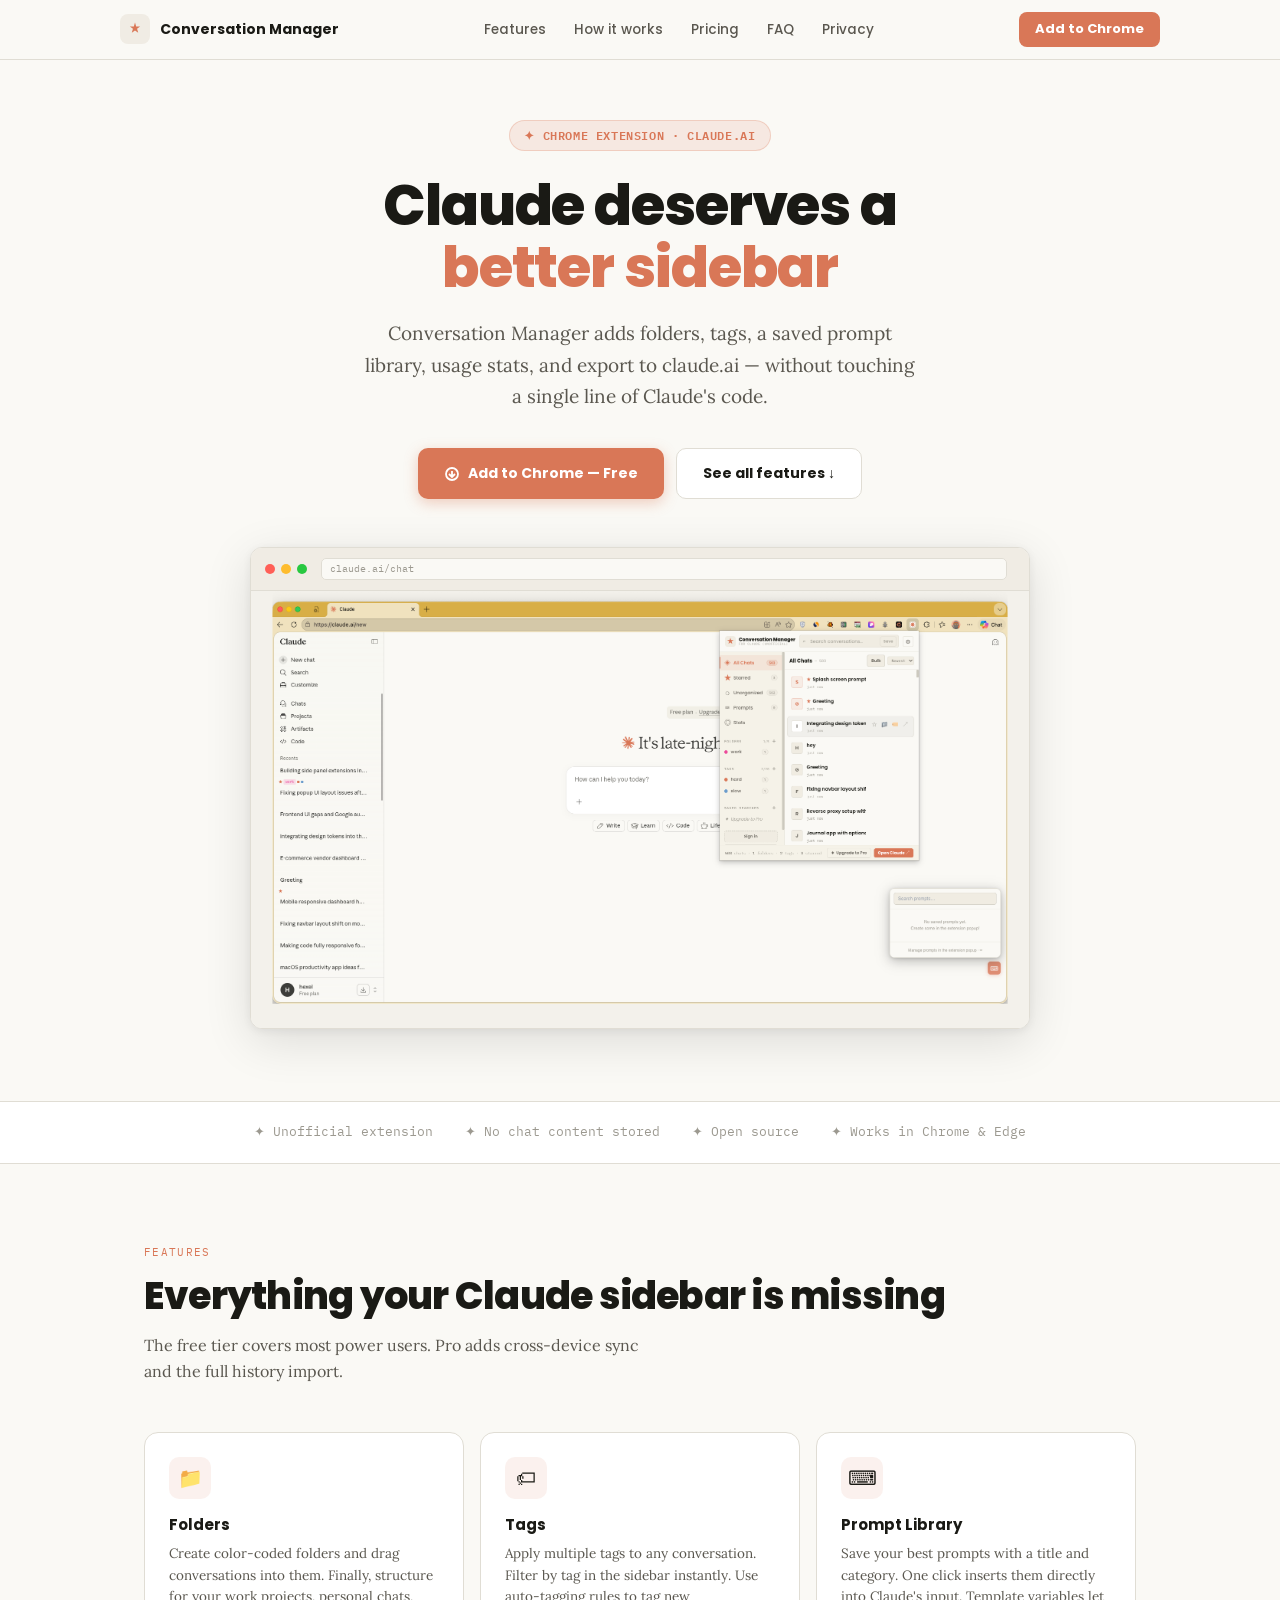
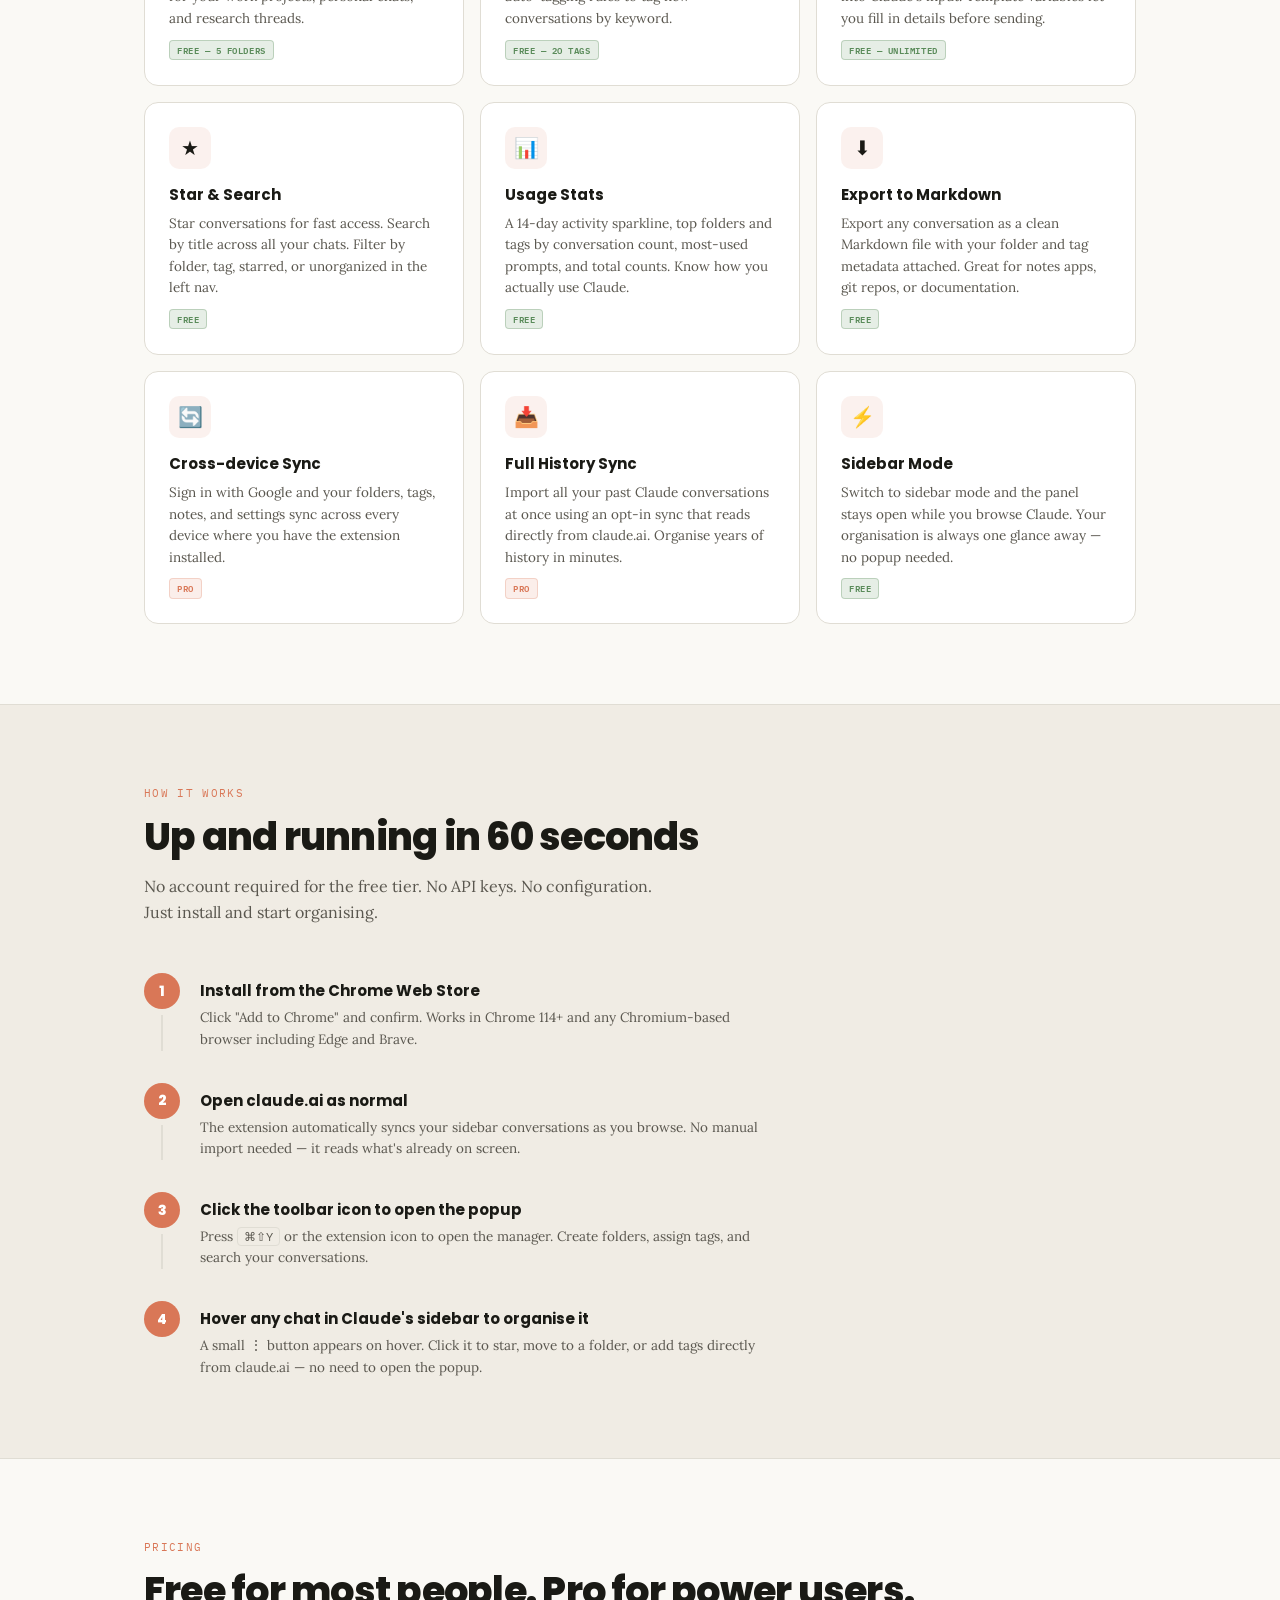
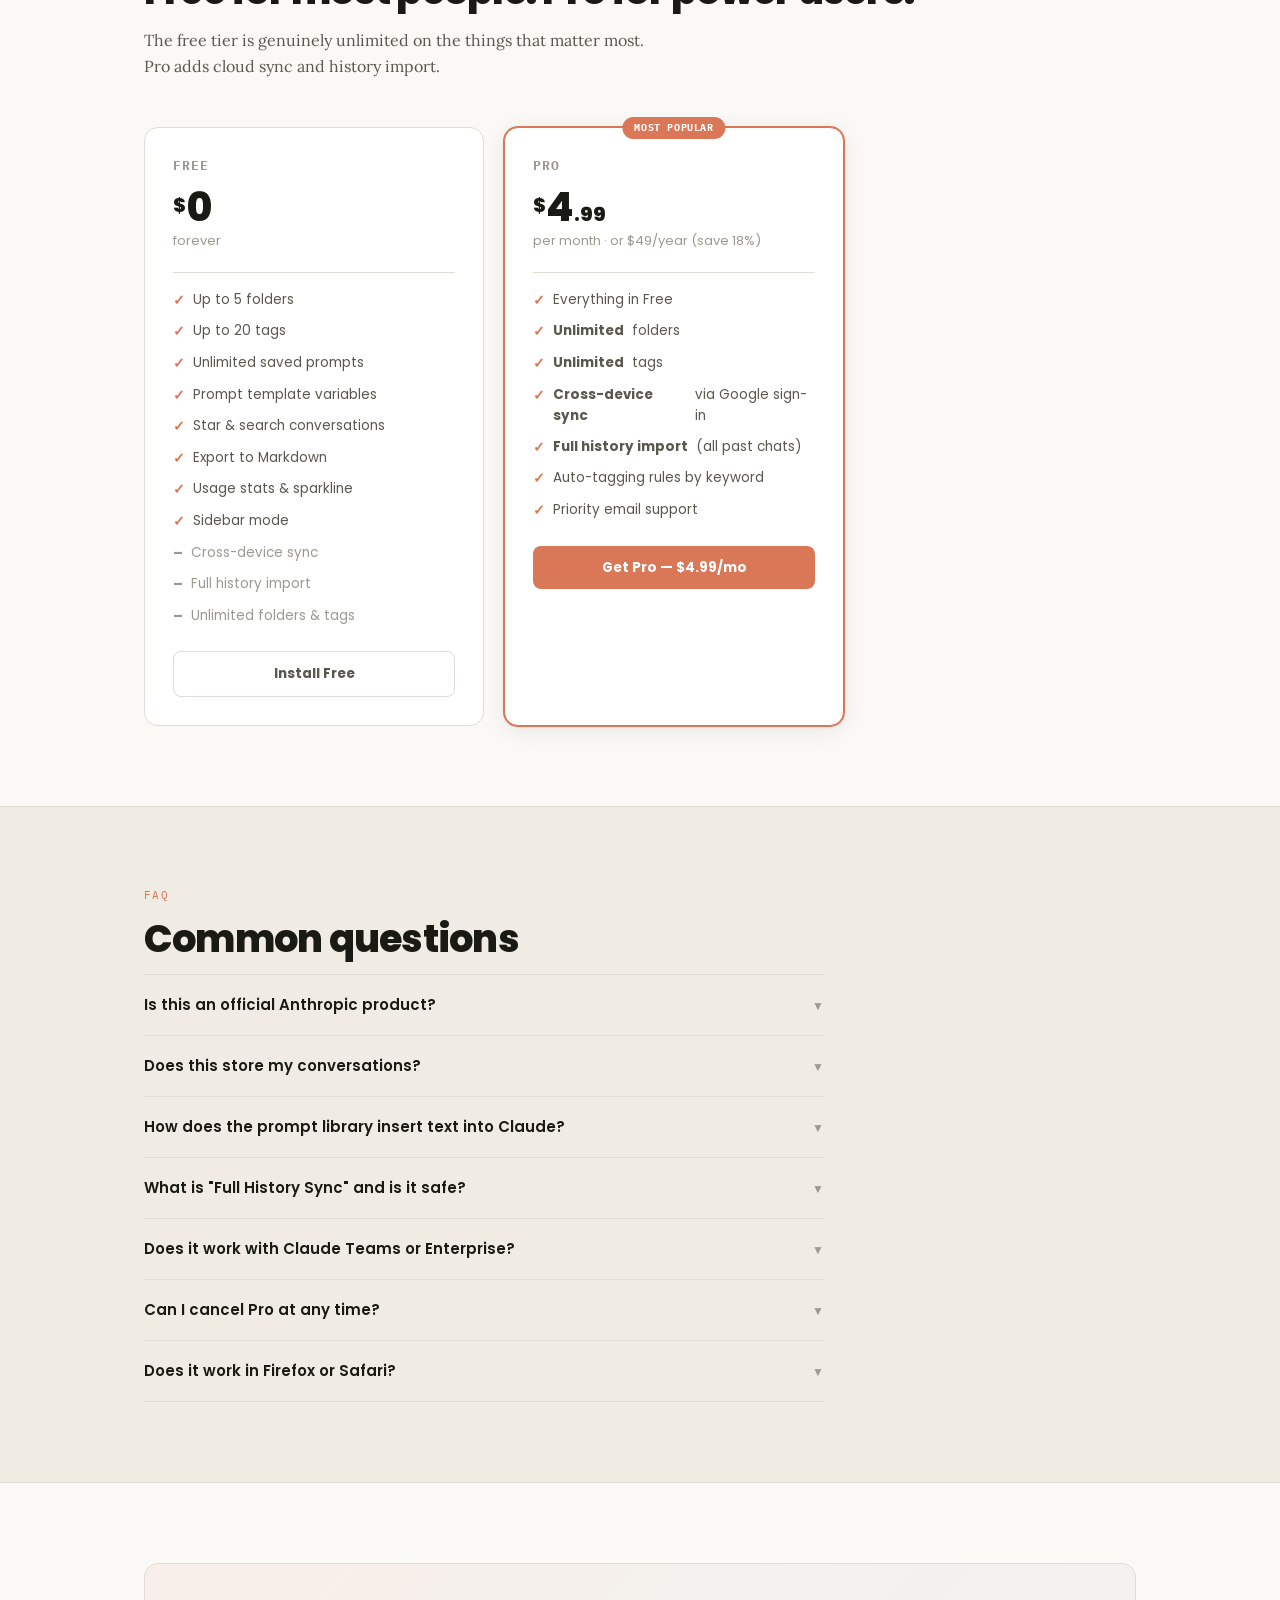
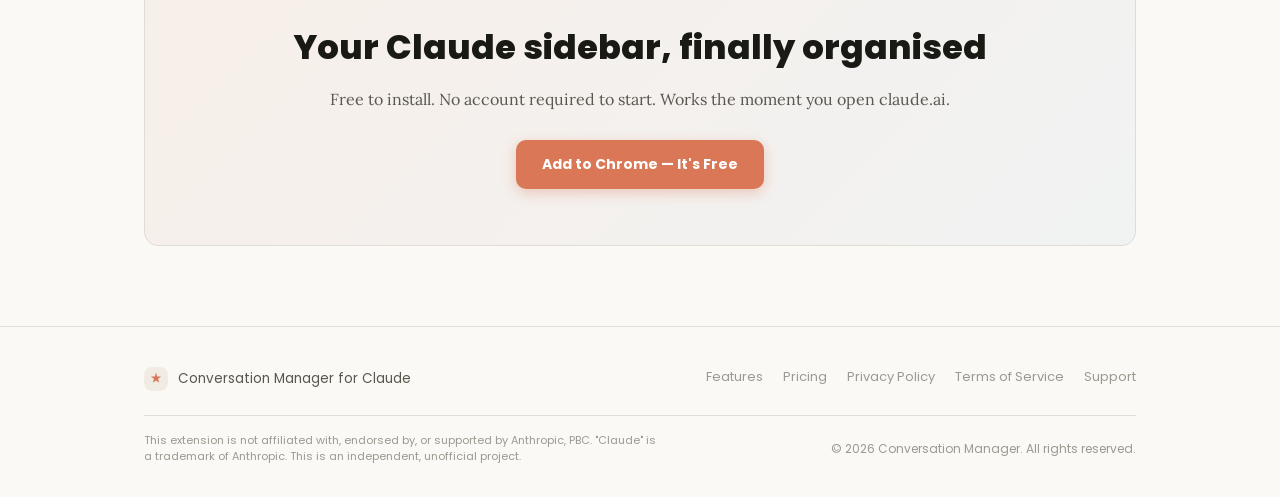
==== index.html @ 268daf03 "Add files via upload" ====
<!doctype html>
<html lang="en" data-theme="auto">
    <head>
        <meta charset="UTF-8" />
        <meta name="viewport" content="width=device-width, initial-scale=1.0" />
        <title>
            Conversation Manager for Claude — Folders, Tags & Prompt Library
        </title>
        <meta
            name="description"
            content="Organize your Claude conversations with folders, tags, starred chats, a saved prompt library, and usage stats. A free Chrome extension for claude.ai power users."
        />
        <meta property="og:title" content="Conversation Manager for Claude" />
        <meta
            property="og:description"
            content="Folders, tags, prompts, and stats for claude.ai. Free Chrome extension."
        />
        <meta property="og:type" content="website" />
        <meta property="og:url" content="https://uy-scuti100.github.io/ccm/" />
        <link rel="canonical" href="https://uy-scuti100.github.io/ccm/" />
        <link rel="preconnect" href="https://fonts.googleapis.com" />
        <!-- or better for modern browsers: -->
        <link rel="icon" href="/assets/icon.svg" type="image/svg+xml" />
        <link rel="icon" href="/icon16.png" sizes="16x16" type="image/png" />
        <link rel="preconnect" href="https://fonts.gstatic.com" crossorigin />
        <link
            href="https://fonts.googleapis.com/css2?family=IBM+Plex+Mono:wght@400;600&family=Lora:ital,wght@0,400;0,600;1,400&family=Poppins:wght@400;500;600;700;800&display=swap"
            rel="stylesheet"
        />
        <link rel="stylesheet" href="style.css" />
    </head>
    <body>
        <!-- ═══ NAV ═══ -->
        <nav class="site-nav">
            <div class="nav-inner">
                <a class="nav-brand" href="/">
                    <div class="nav-brand-icon">
                        <svg
                            viewBox="0 0 28 28"
                            fill="none"
                            xmlns="http://www.w3.org/2000/svg"
                        >
                            <rect
                                width="28"
                                height="28"
                                rx="7"
                                fill="var(--surface2)"
                            />
                            <path
                                d="M14 4L15.8 10.2L22 10L17.2 13.8L19 20L14 16.5L9 20L10.8 13.8L6 10L12.2 10.2Z"
                                fill="#d97757"
                            />
                        </svg>
                    </div>
                    <span class="nav-brand-name">Conversation Manager</span>
                </a>
                <div class="nav-links">
                    <a class="nav-link" href="#features">Features</a>
                    <a class="nav-link" href="#how-it-works">How it works</a>
                    <a class="nav-link" href="#pricing">Pricing</a>
                    <a class="nav-link" href="#faq">FAQ</a>
                    <a class="nav-link" href="privacy.html">Privacy</a>
                </div>
                <div style="display: flex; gap: 8px; align-items: center">
                    <!--<button
                        class="theme-toggle"
                        id="theme-toggle"
                        title="Toggle theme"
                    >
                        🌙
                    </button>-->
                    <a
                        class="nav-cta"
                        href="https://chrome.google.com/webstore"
                        target="_blank"
                        rel="noopener"
                        >Add to Chrome
                    </a>
                </div>
            </div>
        </nav>

        <!-- ═══ HERO ═══ -->
        <section class="hero">
            <div class="container">
                <div class="hero-badge">✦ Chrome Extension · claude.ai</div>
                <h1 class="hero-title">
                    Claude deserves a<br /><em>better sidebar</em>
                </h1>
                <p class="hero-sub">
                    Conversation Manager adds folders, tags, a saved prompt
                    library, usage stats, and export to claude.ai — without
                    touching a single line of Claude's code.
                </p>
                <div class="hero-actions">
                    <a
                        class="btn btn-primary"
                        href="https://chrome.google.com/webstore"
                        target="_blank"
                        rel="noopener"
                    >
                        <svg
                            width="16"
                            height="16"
                            viewBox="0 0 16 16"
                            fill="none"
                            stroke="currentColor"
                            stroke-width="1.8"
                        >
                            <circle cx="8" cy="8" r="6" />
                            <path d="M8 5v6M5 8l3 3 3-3" />
                        </svg>
                        Add to Chrome — Free
                    </a>
                    <a class="btn btn-secondary" href="#features"
                        >See all features ↓</a
                    >
                </div>

                <!-- Browser mockup -->
                <div class="browser-mockup">
                    <div class="browser-bar">
                        <span class="browser-dot"></span>
                        <span class="browser-dot"></span>
                        <span class="browser-dot"></span>
                        <span class="browser-url">claude.ai/chat</span>
                    </div>
                    <div class="browser-content" style="padding: 0">
                        <img
                            class="browser-screenshot"
                            src="/hero-image.png"
                            alt="Conversation Manager extension showing folders, tags and search"
                            style="
                                width: 100%;
                                height: 100%;
                                object-fit: cover;
                                display: block;
                            "
                        />
                    </div>
                </div>
            </div>
        </section>

        <!-- ═══ SOCIAL PROOF ═══ -->
        <div
            style="
                background: var(--surface);
                border-top: 1px solid var(--border);
                border-bottom: 1px solid var(--border);
                padding: 20px 0;
            "
        >
            <div class="container">
                <div
                    style="
                        display: flex;
                        align-items: center;
                        justify-content: center;
                        gap: 32px;
                        flex-wrap: wrap;
                        font-size: 13px;
                        color: var(--muted);
                        font-family: var(--font-mono);
                    "
                >
                    <span>✦ Unofficial extension</span>
                    <span>✦ No chat content stored</span>
                    <span>✦ Open source</span>
                    <span>✦ Works in Chrome &amp; Edge</span>
                </div>
            </div>
        </div>

        <!-- ═══ FEATURES ═══ -->
        <section id="features">
            <div class="container">
                <div class="section-label">Features</div>
                <h2 class="section-title">
                    Everything your Claude sidebar is missing
                </h2>
                <p class="section-sub">
                    The free tier covers most power users. Pro adds cross-device
                    sync and the full history import.
                </p>

                <div class="features-grid">
                    <div class="feature-card">
                        <div class="feature-icon">📁</div>
                        <div class="feature-title">Folders</div>
                        <div class="feature-desc">
                            Create color-coded folders and drag conversations
                            into them. Finally, structure for your work
                            projects, personal chats, and research threads.
                        </div>
                        <span class="feature-badge badge-free"
                            >Free — 5 folders</span
                        >
                    </div>

                    <div class="feature-card">
                        <div class="feature-icon">🏷</div>
                        <div class="feature-title">Tags</div>
                        <div class="feature-desc">
                            Apply multiple tags to any conversation. Filter by
                            tag in the sidebar instantly. Use auto-tagging rules
                            to tag new conversations by keyword.
                        </div>
                        <span class="feature-badge badge-free"
                            >Free — 20 tags</span
                        >
                    </div>

                    <div class="feature-card">
                        <div class="feature-icon">⌨</div>
                        <div class="feature-title">Prompt Library</div>
                        <div class="feature-desc">
                            Save your best prompts with a title and category.
                            One click inserts them directly into Claude's input.
                            Template variables let you fill in details before
                            sending.
                        </div>
                        <span class="feature-badge badge-free"
                            >Free — unlimited</span
                        >
                    </div>

                    <div class="feature-card">
                        <div class="feature-icon">★</div>
                        <div class="feature-title">Star &amp; Search</div>
                        <div class="feature-desc">
                            Star conversations for fast access. Search by title
                            across all your chats. Filter by folder, tag,
                            starred, or unorganized in the left nav.
                        </div>
                        <span class="feature-badge badge-free">Free</span>
                    </div>

                    <div class="feature-card">
                        <div class="feature-icon">📊</div>
                        <div class="feature-title">Usage Stats</div>
                        <div class="feature-desc">
                            A 14-day activity sparkline, top folders and tags by
                            conversation count, most-used prompts, and total
                            counts. Know how you actually use Claude.
                        </div>
                        <span class="feature-badge badge-free">Free</span>
                    </div>

                    <div class="feature-card">
                        <div class="feature-icon">⬇</div>
                        <div class="feature-title">Export to Markdown</div>
                        <div class="feature-desc">
                            Export any conversation as a clean Markdown file
                            with your folder and tag metadata attached. Great
                            for notes apps, git repos, or documentation.
                        </div>
                        <span class="feature-badge badge-free">Free</span>
                    </div>

                    <div class="feature-card">
                        <div class="feature-icon">🔄</div>
                        <div class="feature-title">Cross-device Sync</div>
                        <div class="feature-desc">
                            Sign in with Google and your folders, tags, notes,
                            and settings sync across every device where you have
                            the extension installed.
                        </div>
                        <span class="feature-badge badge-pro">Pro</span>
                    </div>

                    <div class="feature-card">
                        <div class="feature-icon">📥</div>
                        <div class="feature-title">Full History Sync</div>
                        <div class="feature-desc">
                            Import all your past Claude conversations at once
                            using an opt-in sync that reads directly from
                            claude.ai. Organise years of history in minutes.
                        </div>
                        <span class="feature-badge badge-pro">Pro</span>
                    </div>

                    <div class="feature-card">
                        <div class="feature-icon">⚡</div>
                        <div class="feature-title">Sidebar Mode</div>
                        <div class="feature-desc">
                            Switch to sidebar mode and the panel stays open
                            while you browse Claude. Your organisation is always
                            one glance away — no popup needed.
                        </div>
                        <span class="feature-badge badge-free">Free</span>
                    </div>
                </div>
            </div>
        </section>

        <!-- ═══ HOW IT WORKS ═══ -->
        <section
            id="how-it-works"
            style="
                background: var(--surface2);
                border-top: 1px solid var(--border);
                border-bottom: 1px solid var(--border);
            "
        >
            <div class="container">
                <div class="section-label">How it works</div>
                <h2 class="section-title">Up and running in 60 seconds</h2>
                <p class="section-sub">
                    No account required for the free tier. No API keys. No
                    configuration. Just install and start organising.
                </p>

                <div class="steps">
                    <div class="step">
                        <div class="step-num-wrap">
                            <div class="step-num">1</div>
                            <div class="step-line"></div>
                        </div>
                        <div class="step-body">
                            <div class="step-title">
                                Install from the Chrome Web Store
                            </div>
                            <div class="step-desc">
                                Click "Add to Chrome" and confirm. Works in
                                Chrome 114+ and any Chromium-based browser
                                including Edge and Brave.
                            </div>
                        </div>
                    </div>
                    <div class="step">
                        <div class="step-num-wrap">
                            <div class="step-num">2</div>
                            <div class="step-line"></div>
                        </div>
                        <div class="step-body">
                            <div class="step-title">
                                Open claude.ai as normal
                            </div>
                            <div class="step-desc">
                                The extension automatically syncs your sidebar
                                conversations as you browse. No manual import
                                needed — it reads what's already on screen.
                            </div>
                        </div>
                    </div>
                    <div class="step">
                        <div class="step-num-wrap">
                            <div class="step-num">3</div>
                            <div class="step-line"></div>
                        </div>
                        <div class="step-body">
                            <div class="step-title">
                                Click the toolbar icon to open the popup
                            </div>
                            <div class="step-desc">
                                Press <span class="inline-code">⌘⇧Y</span> or
                                the extension icon to open the manager. Create
                                folders, assign tags, and search your
                                conversations.
                            </div>
                        </div>
                    </div>
                    <div class="step">
                        <div class="step-num-wrap">
                            <div class="step-num">4</div>
                            <div class="step-line"></div>
                        </div>
                        <div class="step-body">
                            <div class="step-title">
                                Hover any chat in Claude's sidebar to organise
                                it
                            </div>
                            <div class="step-desc">
                                A small ⋮ button appears on hover. Click it to
                                star, move to a folder, or add tags directly
                                from claude.ai — no need to open the popup.
                            </div>
                        </div>
                    </div>
                </div>
            </div>
        </section>

        <!-- ═══ PRICING ═══ -->
        <section id="pricing">
            <div class="container">
                <div class="section-label">Pricing</div>
                <h2 class="section-title">
                    Free for most people. Pro for power users.
                </h2>
                <p class="section-sub">
                    The free tier is genuinely unlimited on the things that
                    matter most. Pro adds cloud sync and history import.
                </p>

                <div class="pricing-grid">
                    <div class="pricing-card">
                        <div class="pricing-plan">Free</div>
                        <div class="pricing-price"><sup>$</sup>0</div>
                        <div class="pricing-period">forever</div>
                        <hr class="pricing-divider" />
                        <ul class="pricing-features">
                            <li>Up to 5 folders</li>
                            <li>Up to 20 tags</li>
                            <li>Unlimited saved prompts</li>
                            <li>Prompt template variables</li>
                            <li>Star &amp; search conversations</li>
                            <li>Export to Markdown</li>
                            <li>Usage stats &amp; sparkline</li>
                            <li>Sidebar mode</li>
                            <li class="dim">Cross-device sync</li>
                            <li class="dim">Full history import</li>
                            <li class="dim">Unlimited folders &amp; tags</li>
                        </ul>
                        <a
                            class="pricing-btn ghost"
                            href="https://chrome.google.com/webstore"
                            target="_blank"
                            rel="noopener"
                            >Install Free</a
                        >
                    </div>

                    <div class="pricing-card featured">
                        <div class="pricing-featured-badge">Most popular</div>
                        <div class="pricing-plan">Pro</div>
                        <div class="pricing-price">
                            <sup>$</sup>4<span style="font-size: 20px"
                                >.99</span
                            >
                        </div>
                        <div class="pricing-period">
                            per month · or $49/year (save 18%)
                        </div>
                        <hr class="pricing-divider" />
                        <ul class="pricing-features">
                            <li>Everything in Free</li>
                            <li><strong>Unlimited</strong> folders</li>
                            <li><strong>Unlimited</strong> tags</li>
                            <li>
                                <strong>Cross-device sync</strong> via Google
                                sign-in
                            </li>
                            <li>
                                <strong>Full history import</strong> (all past
                                chats)
                            </li>
                            <li>Auto-tagging rules by keyword</li>
                            <li>Priority email support</li>
                        </ul>
                        <a
                            class="pricing-btn primary"
                            href="https://chrome.google.com/webstore"
                            target="_blank"
                            rel="noopener"
                            >Get Pro — $4.99/mo</a
                        >
                    </div>
                </div>
            </div>
        </section>

        <!-- ═══ FAQ ═══ -->
        <section
            id="faq"
            style="
                background: var(--surface2);
                border-top: 1px solid var(--border);
                border-bottom: 1px solid var(--border);
            "
        >
            <div class="container">
                <div class="section-label">FAQ</div>
                <h2 class="section-title">Common questions</h2>

                <div class="faq-list">
                    <div class="faq-item">
                        <div class="faq-q">
                            Is this an official Anthropic product?
                            <span class="faq-arrow">▼</span>
                        </div>
                        <div class="faq-a">
                            No. This is an unofficial, independent Chrome
                            extension. It is not affiliated with, endorsed by,
                            or supported by Anthropic. "Claude" is a trademark
                            of Anthropic, PBC.
                        </div>
                    </div>

                    <div class="faq-item">
                        <div class="faq-q">
                            Does this store my conversations?
                            <span class="faq-arrow">▼</span>
                        </div>
                        <div class="faq-a">
                            No. The extension only stores metadata — folder
                            assignments, tag names, your notes, and prompt
                            titles and text. The actual content of your Claude
                            conversations never leaves your browser and is never
                            sent to our servers. See the
                            <a href="privacy.html">Privacy Policy</a> for full
                            details.
                        </div>
                    </div>

                    <div class="faq-item">
                        <div class="faq-q">
                            How does the prompt library insert text into Claude?
                            <span class="faq-arrow">▼</span>
                        </div>
                        <div class="faq-a">
                            The extension uses a content script to simulate a
                            paste event into Claude's input field. It uses the
                            same DOM APIs that keyboard shortcuts use — no
                            automation or browser-level injection. Claude's
                            React app receives the text naturally and processes
                            it the same way as if you typed it.
                        </div>
                    </div>

                    <div class="faq-item">
                        <div class="faq-q">
                            What is "Full History Sync" and is it safe?
                            <span class="faq-arrow">▼</span>
                        </div>
                        <div class="faq-a">
                            Full History Sync is an opt-in feature that fetches
                            all your past conversations from claude.ai using the
                            same internal API your browser uses when you're
                            logged in. It requires you to have Claude open in a
                            tab so the request is authenticated with your
                            existing session. It only reads conversation titles
                            and IDs — not message content. Note: this feature
                            uses an undocumented API that could change if
                            Anthropic updates their infrastructure.
                        </div>
                    </div>

                    <div class="faq-item">
                        <div class="faq-q">
                            Does it work with Claude Teams or Enterprise?
                            <span class="faq-arrow">▼</span>
                        </div>
                        <div class="faq-a">
                            It should work with any claude.ai account type,
                            including Teams and Enterprise plans, since it
                            operates on the same claude.ai interface. However,
                            it has been primarily tested on personal accounts.
                            Enterprise accounts with custom domains or SSO may
                            have limited compatibility.
                        </div>
                    </div>

                    <div class="faq-item">
                        <div class="faq-q">
                            Can I cancel Pro at any time?
                            <span class="faq-arrow">▼</span>
                        </div>
                        <div class="faq-a">
                            Yes. You can cancel your Pro subscription at any
                            time from the extension's Settings → Plan & Pricing
                            → Manage subscription. You keep Pro access until the
                            end of your billing period. Your data (folders,
                            tags, prompts) is always yours regardless of plan.
                        </div>
                    </div>

                    <div class="faq-item">
                        <div class="faq-q">
                            Does it work in Firefox or Safari?
                            <span class="faq-arrow">▼</span>
                        </div>
                        <div class="faq-a">
                            Currently Chrome and Chromium-based browsers only
                            (Chrome 114+, Edge, Brave, Arc). Firefox uses a
                            different extensions API and Safari has additional
                            restrictions. Support for other browsers may be
                            added in future versions.
                        </div>
                    </div>
                </div>
            </div>
        </section>

        <!-- ═══ CTA ═══ -->
        <section>
            <div class="container">
                <div class="cta-section">
                    <h2 class="cta-title">
                        Your Claude sidebar, finally organised
                    </h2>
                    <p class="cta-sub">
                        Free to install. No account required to start. Works the
                        moment you open claude.ai.
                    </p>
                    <a
                        class="btn btn-primary"
                        href="https://chrome.google.com/webstore"
                        target="_blank"
                        rel="noopener"
                        style="display: inline-flex"
                    >
                        Add to Chrome — It's Free
                    </a>
                </div>
            </div>
        </section>

        <!-- ═══ FOOTER ═══ -->
        <footer class="site-footer">
            <div class="footer-inner">
                <div class="footer-top">
                    <a class="footer-brand" href="/">
                        <div
                            class="nav-brand-icon"
                            style="width: 24px; height: 24px"
                        >
                            <svg
                                viewBox="0 0 28 28"
                                fill="none"
                                xmlns="http://www.w3.org/2000/svg"
                            >
                                <rect
                                    width="28"
                                    height="28"
                                    rx="7"
                                    fill="var(--surface2)"
                                />
                                <path
                                    d="M14 4L15.8 10.2L22 10L17.2 13.8L19 20L14 16.5L9 20L10.8 13.8L6 10L12.2 10.2Z"
                                    fill="#d97757"
                                />
                            </svg>
                        </div>
                        Conversation Manager for Claude
                    </a>
                    <div class="footer-links">
                        <a class="footer-link" href="#features">Features</a>
                        <a class="footer-link" href="#pricing">Pricing</a>
                        <a class="footer-link" href="privacy.html"
                            >Privacy Policy</a
                        >
                        <a class="footer-link" href="terms.html"
                            >Terms of Service</a
                        >
                        <a
                            class="footer-link"
                            href="mailto:techosiris69@gmail.com"
                            >Support</a
                        >
                    </div>
                </div>
                <div class="footer-bottom">
                    <div class="footer-disclaimer">
                        This extension is not affiliated with, endorsed by, or
                        supported by Anthropic, PBC. "Claude" is a trademark of
                        Anthropic. This is an independent, unofficial project.
                    </div>
                    <span
                        >© 2026 Conversation Manager. All rights reserved.</span
                    >
                </div>
            </div>
        </footer>

        <script>
            // ─── THEME TOGGLE ───────────────────────────────
            const themes = ["auto", "light", "dark"];
            const icons = { auto: "🌙", light: "☀️", dark: "🌙" };
            let themeIdx = 0;

            const html = document.documentElement;
            const toggleBtn = document.getElementById("theme-toggle");

            function loadTheme() {
                const saved = localStorage.getItem("ccm-site-theme") || "auto";
                themeIdx = themes.indexOf(saved);
                if (themeIdx < 0) themeIdx = 0;
                applyTheme();
            }
            function applyTheme() {
                const t = themes[themeIdx];
                html.setAttribute("data-theme", t);
                if (toggleBtn) toggleBtn.textContent = icons[t];
                localStorage.setItem("ccm-site-theme", t);
            }
            toggleBtn?.addEventListener("click", () => {
                themeIdx = (themeIdx + 1) % themes.length;
                applyTheme();
            });
            loadTheme();

            // ─── FAQ ACCORDION ──────────────────────────────
            document.querySelectorAll(".faq-q").forEach((q) => {
                q.addEventListener("click", () => {
                    const item = q.parentElement;
                    const wasOpen = item.classList.contains("open");
                    document
                        .querySelectorAll(".faq-item.open")
                        .forEach((el) => el.classList.remove("open"));
                    if (!wasOpen) item.classList.add("open");
                });
            });
        </script>
    </body>
</html>
---- style.css ----
/* ═══════════════════════════════════════════════════
   Conversation Manager for Claude — Site Styles
   Design system: Anthropic-inspired warm neutrals
   Supports light / dark / auto (prefers-color-scheme)
═══════════════════════════════════════════════════ */

/* ─── TOKENS ─── */
:root {
    --accent: #d97757;
    --accent-h: #c4673f;
    --blue: #5a8bb8;
    --green: #5a8b5a;

    --bg: #faf9f5;
    --bg2: #f3f1eb;
    --surface: #ffffff;
    --surface2: #f0ece4;
    --border: #e0ddd4;
    --border2: #ccc9c0;

    --text: #1a1a15;
    --text2: #5a574f;
    --muted: #9c9990;

    --radius: 14px;
    --radius-sm: 8px;
    --shadow: 0 4px 24px rgba(0, 0, 0, 0.08), 0 1px 4px rgba(0, 0, 0, 0.05);
    --shadow-lg: 0 12px 48px rgba(0, 0, 0, 0.12), 0 2px 8px rgba(0, 0, 0, 0.06);

    --font-ui:
        "Poppins", -apple-system, BlinkMacSystemFont, "Segoe UI", sans-serif;
    --font-body: "Lora", Georgia, "Times New Roman", serif;
    --font-mono: "IBM Plex Mono", "Fira Code", "Cascadia Code", monospace;

    --max-w: 1040px;
    --nav-h: 60px;

    color-scheme: light;
}

[data-theme="dark"] {
    --bg: #141413;
    --bg2: #1a1917;
    --surface: #201e1c;
    --surface2: #2a2826;
    --border: #2c2a27;
    --border2: #3a3733;

    --text: #f0ece4;
    --text2: #b0aea5;
    --muted: #6b6760;

    color-scheme: dark;
}

@media (prefers-color-scheme: dark) {
    [data-theme="auto"] {
        --bg: #141413;
        --bg2: #1a1917;
        --surface: #201e1c;
        --surface2: #2a2826;
        --border: #2c2a27;
        --border2: #3a3733;
        --text: #f0ece4;
        --text2: #b0aea5;
        --muted: #6b6760;
        color-scheme: dark;
    }
}

/* ─── RESET ─── */
*,
*::before,
*::after {
    box-sizing: border-box;
    margin: 0;
    padding: 0;
}
html {
    scroll-behavior: smooth;
}
body {
    font-family: var(--font-ui);
    font-size: 15px;
    line-height: 1.6;
    background: var(--bg);
    color: var(--text);
    transition:
        background 0.2s,
        color 0.2s;
    min-height: 100vh;
}
a {
    color: var(--accent);
    text-decoration: none;
}
a:hover {
    text-decoration: underline;
}
img {
    max-width: 100%;
    display: block;
}
ul,
ol {
    padding-left: 1.4em;
}

/* ─── NAV ─── */
.site-nav {
    position: sticky;
    top: 0;
    height: var(--nav-h);
    background: var(--bg);
    border-bottom: 1px solid var(--border);
    backdrop-filter: blur(12px);
    -webkit-backdrop-filter: blur(12px);
    z-index: 100;
    display: flex;
    align-items: center;
    padding: 0 24px;
}
.nav-inner {
    max-width: var(--max-w);
    width: 100%;
    margin: 0 auto;
    display: flex;
    align-items: center;
    justify-content: space-between;
    gap: 16px;
}
.nav-brand {
    display: flex;
    align-items: center;
    gap: 10px;
    text-decoration: none;
    color: var(--text);
}
.nav-brand-icon {
    width: 30px;
    height: 30px;
    background: var(--surface2);
    border-radius: 8px;
    display: flex;
    align-items: center;
    justify-content: center;
    flex-shrink: 0;
}
.nav-brand-icon svg {
    width: 18px;
    height: 18px;
}
.nav-brand-name {
    font-size: 14px;
    font-weight: 700;
    color: var(--text);
    white-space: nowrap;
}
.nav-links {
    display: flex;
    align-items: center;
    gap: 4px;
}
.nav-link {
    padding: 6px 12px;
    border-radius: 6px;
    font-size: 13.5px;
    font-weight: 500;
    color: var(--text2);
    transition:
        background 0.15s,
        color 0.15s;
    text-decoration: none;
}
.nav-link:hover {
    background: var(--surface2);
    color: var(--text);
    text-decoration: none;
}
.nav-cta {
    padding: 7px 16px;
    background: var(--accent);
    color: #fff !important;
    border-radius: 8px;
    font-size: 13px;
    font-weight: 700;
    transition:
        background 0.15s,
        transform 0.1s;
    white-space: nowrap;
}
.nav-cta:hover {
    background: var(--accent-h);
    transform: translateY(-1px);
    text-decoration: none;
}

/* Theme toggle */
.theme-toggle {
    width: 34px;
    height: 34px;
    border-radius: 8px;
    border: 1px solid var(--border);
    background: var(--surface);
    color: var(--text2);
    cursor: pointer;
    display: flex;
    align-items: center;
    justify-content: center;
    font-size: 15px;
    transition:
        background 0.15s,
        border-color 0.15s;
    flex-shrink: 0;
}
.theme-toggle:hover {
    background: var(--surface2);
    border-color: var(--border2);
}

/* ─── LAYOUT ─── */
.container {
    max-width: var(--max-w);
    margin: 0 auto;
    padding: 0 24px;
}
section {
    padding: 80px 0;
}
section:first-of-type {
    padding-top: 60px;
}

/* ─── HERO ─── */
.hero {
    padding: 80px 0 72px;
    text-align: center;
}
.hero-badge {
    display: inline-flex;
    align-items: center;
    gap: 6px;
    padding: 5px 14px;
    background: rgba(217, 119, 87, 0.12);
    border: 1px solid rgba(217, 119, 87, 0.25);
    border-radius: 100px;
    font-size: 12px;
    font-weight: 600;
    color: var(--accent);
    font-family: var(--font-mono);
    margin-bottom: 24px;
    letter-spacing: 0.05em;
    text-transform: uppercase;
}
.hero-title {
    font-size: clamp(32px, 5vw, 56px);
    font-weight: 800;
    line-height: 1.1;
    color: var(--text);
    margin-bottom: 20px;
    letter-spacing: -0.02em;
}
.hero-title em {
    font-style: normal;
    color: var(--accent);
}
.hero-sub {
    font-size: clamp(16px, 2.5vw, 19px);
    color: var(--text2);
    max-width: 560px;
    margin: 0 auto 36px;
    line-height: 1.65;
    font-family: var(--font-body);
}
.hero-actions {
    display: flex;
    gap: 12px;
    justify-content: center;
    flex-wrap: wrap;
    margin-bottom: 48px;
}
.btn {
    display: inline-flex;
    align-items: center;
    gap: 8px;
    padding: 13px 26px;
    border-radius: 10px;
    font-family: var(--font-ui);
    font-size: 14px;
    font-weight: 700;
    cursor: pointer;
    border: none;
    transition: all 0.15s;
    text-decoration: none;
}
.btn-primary {
    background: var(--accent);
    color: #fff;
    box-shadow: 0 4px 14px rgba(217, 119, 87, 0.35);
}
.btn-primary:hover {
    background: var(--accent-h);
    transform: translateY(-2px);
    box-shadow: 0 6px 20px rgba(217, 119, 87, 0.4);
    text-decoration: none;
    color: #fff;
}
.btn-secondary {
    background: var(--surface);
    color: var(--text);
    border: 1px solid var(--border);
}
.btn-secondary:hover {
    background: var(--surface2);
    transform: translateY(-1px);
    text-decoration: none;
    color: var(--text);
}

/* Browser mockup */
.browser-mockup {
    max-width: 780px;
    margin: 0 auto;
    background: var(--surface);
    border: 1px solid var(--border);
    border-radius: 12px;
    box-shadow: var(--shadow-lg);
    overflow: hidden;
}
.browser-bar {
    display: flex;
    align-items: center;
    gap: 6px;
    padding: 10px 14px;
    background: var(--surface2);
    border-bottom: 1px solid var(--border);
}
.browser-dot {
    width: 10px;
    height: 10px;
    border-radius: 50%;
    background: var(--border2);
}
.browser-dot:nth-child(1) {
    background: #ff5f57;
}
.browser-dot:nth-child(2) {
    background: #febc2e;
}
.browser-dot:nth-child(3) {
    background: #28c840;
}
.browser-url {
    flex: 1;
    background: var(--bg);
    border: 1px solid var(--border);
    border-radius: 5px;
    height: 22px;
    margin: 0 8px;
    display: flex;
    align-items: center;
    padding: 0 8px;
    font-family: var(--font-mono);
    font-size: 10px;
    color: var(--muted);
}
.browser-content {
    aspect-ratio: 16/9;
    background: var(--bg2);
    display: flex;
    align-items: center;
    justify-content: center;
    color: var(--muted);
    font-size: 13px;
}
.browser-screenshot {
    width: 100%;
    object-fit: cover;
}

/* ─── FEATURES GRID ─── */
.section-label {
    font-family: var(--font-mono);
    font-size: 11px;
    text-transform: uppercase;
    letter-spacing: 0.12em;
    color: var(--accent);
    margin-bottom: 12px;
}
.section-title {
    font-size: clamp(24px, 3.5vw, 38px);
    font-weight: 800;
    color: var(--text);
    margin-bottom: 14px;
    letter-spacing: -0.02em;
    line-height: 1.15;
}
.section-sub {
    font-size: 16px;
    color: var(--text2);
    max-width: 520px;
    font-family: var(--font-body);
    line-height: 1.65;
    margin-bottom: 48px;
}
.features-grid {
    display: grid;
    grid-template-columns: repeat(auto-fill, minmax(280px, 1fr));
    gap: 16px;
}
.feature-card {
    background: var(--surface);
    border: 1px solid var(--border);
    border-radius: var(--radius);
    padding: 24px;
    transition:
        border-color 0.15s,
        box-shadow 0.15s,
        transform 0.15s;
}
.feature-card:hover {
    border-color: rgba(217, 119, 87, 0.4);
    box-shadow: var(--shadow);
    transform: translateY(-2px);
}
.feature-icon {
    width: 42px;
    height: 42px;
    background: rgba(217, 119, 87, 0.1);
    border-radius: 10px;
    display: flex;
    align-items: center;
    justify-content: center;
    font-size: 20px;
    margin-bottom: 14px;
}
.feature-title {
    font-size: 15px;
    font-weight: 700;
    color: var(--text);
    margin-bottom: 6px;
}
.feature-desc {
    font-size: 13.5px;
    color: var(--text2);
    line-height: 1.6;
    font-family: var(--font-body);
}
.feature-badge {
    display: inline-block;
    margin-top: 10px;
    font-family: var(--font-mono);
    font-size: 9px;
    padding: 2px 7px;
    border-radius: 4px;
    font-weight: 600;
    text-transform: uppercase;
    letter-spacing: 0.06em;
}
.badge-free {
    background: rgba(90, 139, 90, 0.15);
    color: var(--green);
    border: 1px solid rgba(90, 139, 90, 0.3);
}
.badge-pro {
    background: rgba(217, 119, 87, 0.12);
    color: var(--accent);
    border: 1px solid rgba(217, 119, 87, 0.25);
}

/* ─── HOW IT WORKS ─── */
.steps {
    display: flex;
    flex-direction: column;
    gap: 0;
    max-width: 640px;
}
.step {
    display: flex;
    gap: 20px;
    position: relative;
    padding-bottom: 32px;
}
.step:last-child {
    padding-bottom: 0;
}
.step-num-wrap {
    display: flex;
    flex-direction: column;
    align-items: center;
    flex-shrink: 0;
}
.step-num {
    width: 36px;
    height: 36px;
    background: var(--accent);
    color: #fff;
    border-radius: 50%;
    display: flex;
    align-items: center;
    justify-content: center;
    font-size: 14px;
    font-weight: 800;
    flex-shrink: 0;
}
.step-line {
    width: 2px;
    flex: 1;
    background: var(--border);
    margin-top: 6px;
}
.step:last-child .step-line {
    display: none;
}
.step-body {
    padding-top: 6px;
}
.step-title {
    font-size: 15px;
    font-weight: 700;
    color: var(--text);
    margin-bottom: 4px;
}
.step-desc {
    font-size: 13.5px;
    color: var(--text2);
    font-family: var(--font-body);
    line-height: 1.6;
}

/* ─── PRICING ─── */
.pricing-grid {
    display: grid;
    grid-template-columns: repeat(auto-fit, minmax(280px, 1fr));
    gap: 20px;
    max-width: 700px;
}
.pricing-card {
    background: var(--surface);
    border: 1px solid var(--border);
    border-radius: var(--radius);
    padding: 28px;
    position: relative;
}
.pricing-card.featured {
    border-color: var(--accent);
    box-shadow:
        0 0 0 1px var(--accent),
        var(--shadow);
}
.pricing-featured-badge {
    position: absolute;
    top: -11px;
    left: 50%;
    transform: translateX(-50%);
    background: var(--accent);
    color: #fff;
    font-size: 10px;
    font-weight: 700;
    padding: 3px 12px;
    border-radius: 100px;
    font-family: var(--font-mono);
    text-transform: uppercase;
    letter-spacing: 0.06em;
    white-space: nowrap;
}
.pricing-plan {
    font-size: 13px;
    font-weight: 700;
    color: var(--muted);
    text-transform: uppercase;
    letter-spacing: 0.08em;
    margin-bottom: 10px;
    font-family: var(--font-mono);
}
.pricing-price {
    font-size: 40px;
    font-weight: 800;
    color: var(--text);
    line-height: 1;
    margin-bottom: 4px;
}
.pricing-price sup {
    font-size: 20px;
    vertical-align: top;
    margin-top: 8px;
    display: inline-block;
}
.pricing-period {
    font-size: 13px;
    color: var(--muted);
    margin-bottom: 20px;
}
.pricing-divider {
    border: none;
    border-top: 1px solid var(--border);
    margin: 16px 0;
}
.pricing-features {
    list-style: none;
    padding: 0;
    display: flex;
    flex-direction: column;
    gap: 9px;
    margin-bottom: 24px;
}
.pricing-features li {
    display: flex;
    gap: 8px;
    font-size: 13.5px;
    color: var(--text2);
    align-items: flex-start;
}
.pricing-features li::before {
    content: "✓";
    color: var(--accent);
    font-weight: 700;
    flex-shrink: 0;
    margin-top: 1px;
}
.pricing-features li.dim {
    color: var(--muted);
}
.pricing-features li.dim::before {
    content: "–";
    color: var(--muted);
}
.pricing-btn {
    display: block;
    width: 100%;
    padding: 11px;
    text-align: center;
    border-radius: 8px;
    font-family: var(--font-ui);
    font-size: 13.5px;
    font-weight: 700;
    cursor: pointer;
    border: none;
    transition: all 0.15s;
    text-decoration: none;
}
.pricing-btn.primary {
    background: var(--accent);
    color: #fff;
}
.pricing-btn.primary:hover {
    background: var(--accent-h);
    text-decoration: none;
    color: #fff;
}
.pricing-btn.ghost {
    background: transparent;
    color: var(--text2);
    border: 1px solid var(--border);
}
.pricing-btn.ghost:hover {
    border-color: var(--accent);
    color: var(--accent);
    text-decoration: none;
}

/* ─── FAQ ─── */
.faq-list {
    max-width: 680px;
    display: flex;
    flex-direction: column;
    gap: 0;
}
.faq-item {
    border-bottom: 1px solid var(--border);
}
.faq-item:first-child {
    border-top: 1px solid var(--border);
}
.faq-q {
    display: flex;
    justify-content: space-between;
    align-items: center;
    padding: 18px 0;
    cursor: pointer;
    font-size: 15px;
    font-weight: 600;
    color: var(--text);
    gap: 12px;
    user-select: none;
}
.faq-q:hover {
    color: var(--accent);
}
.faq-arrow {
    font-size: 12px;
    color: var(--muted);
    transition: transform 0.2s;
    flex-shrink: 0;
}
.faq-item.open .faq-arrow {
    transform: rotate(180deg);
}
.faq-a {
    display: none;
    padding-bottom: 18px;
    font-size: 14px;
    color: var(--text2);
    font-family: var(--font-body);
    line-height: 1.7;
}
.faq-item.open .faq-a {
    display: block;
}

/* ─── CTA SECTION ─── */
.cta-section {
    background: linear-gradient(
        135deg,
        rgba(217, 119, 87, 0.08) 0%,
        rgba(90, 139, 204, 0.06) 100%
    );
    border: 1px solid var(--border);
    border-radius: var(--radius);
    padding: 56px 40px;
    text-align: center;
}
.cta-title {
    font-size: clamp(22px, 3vw, 34px);
    font-weight: 800;
    color: var(--text);
    margin-bottom: 12px;
}
.cta-sub {
    font-size: 16px;
    color: var(--text2);
    font-family: var(--font-body);
    margin-bottom: 28px;
}

/* ─── FOOTER ─── */
.site-footer {
    border-top: 1px solid var(--border);
    padding: 40px 0 32px;
}
.footer-inner {
    max-width: var(--max-w);
    margin: 0 auto;
    padding: 0 24px;
    display: flex;
    flex-direction: column;
    gap: 24px;
}
.footer-top {
    display: flex;
    justify-content: space-between;
    align-items: flex-start;
    flex-wrap: wrap;
    gap: 24px;
}
.footer-brand {
    display: flex;
    align-items: center;
    gap: 10px;
    color: var(--text2);
    font-size: 13.5px;
    text-decoration: none;
}
.footer-brand:hover {
    color: var(--text);
    text-decoration: none;
}
.footer-links {
    display: flex;
    gap: 20px;
    flex-wrap: wrap;
}
.footer-link {
    font-size: 13px;
    color: var(--muted);
    transition: color 0.15s;
}
.footer-link:hover {
    color: var(--text);
    text-decoration: none;
}
.footer-bottom {
    display: flex;
    justify-content: space-between;
    align-items: center;
    flex-wrap: wrap;
    gap: 8px;
    padding-top: 16px;
    border-top: 1px solid var(--border);
    font-size: 12px;
    color: var(--muted);
}
.footer-disclaimer {
    max-width: 520px;
    font-size: 11px;
    color: var(--muted);
    line-height: 1.5;
}

/* ─── LEGAL PAGES ─── */
.legal-hero {
    padding: 60px 0 40px;
    border-bottom: 1px solid var(--border);
    margin-bottom: 48px;
}
.legal-hero-label {
    font-family: var(--font-mono);
    font-size: 11px;
    text-transform: uppercase;
    letter-spacing: 0.1em;
    color: var(--muted);
    margin-bottom: 8px;
}
.legal-hero-title {
    font-size: clamp(26px, 4vw, 42px);
    font-weight: 800;
    color: var(--text);
    margin-bottom: 12px;
}
.legal-hero-date {
    font-size: 13px;
    color: var(--muted);
    font-family: var(--font-mono);
}
.legal-body {
    max-width: 720px;
}
.legal-body h2 {
    font-size: 19px;
    font-weight: 700;
    color: var(--text);
    margin: 40px 0 12px;
    padding-top: 8px;
}
.legal-body h3 {
    font-size: 15px;
    font-weight: 700;
    color: var(--text2);
    margin: 24px 0 8px;
}
.legal-body p {
    font-size: 14.5px;
    color: var(--text2);
    font-family: var(--font-body);
    line-height: 1.75;
    margin-bottom: 14px;
}
.legal-body ul,
.legal-body ol {
    margin-bottom: 14px;
}
.legal-body li {
    font-size: 14.5px;
    color: var(--text2);
    font-family: var(--font-body);
    line-height: 1.7;
    margin-bottom: 4px;
}
.legal-body a {
    color: var(--accent);
}
.legal-body strong {
    color: var(--text);
    font-weight: 600;
}
.legal-callout {
    background: rgba(217, 119, 87, 0.08);
    border: 1px solid rgba(217, 119, 87, 0.2);
    border-left: 3px solid var(--accent);
    border-radius: 8px;
    padding: 14px 18px;
    margin: 20px 0;
}
.legal-callout p {
    margin: 0;
    font-size: 13.5px;
    color: var(--text2);
}

/* ─── UTILS ─── */
.text-center {
    text-align: center;
}
.mt-48 {
    margin-top: 48px;
}
.inline-code {
    font-family: var(--font-mono);
    font-size: 12px;
    background: var(--surface2);
    border: 1px solid var(--border);
    border-radius: 4px;
    padding: 1px 6px;
}

/* ─── RESPONSIVE ─── */
@media (max-width: 768px) {
    section {
        padding: 56px 0;
    }
    .hero {
        padding: 56px 0 48px;
    }
    .nav-links {
        display: none;
    }
    .cta-section {
        padding: 40px 20px;
    }
    .footer-top {
        flex-direction: column;
    }
    .pricing-grid {
        grid-template-columns: 1fr;
    }
    .features-grid {
        grid-template-columns: 1fr;
    }
}
@media (max-width: 480px) {
    .container {
        padding: 0 16px;
    }
    .hero-actions {
        flex-direction: column;
        align-items: center;
    }
    .btn {
        width: 100%;
        max-width: 280px;
        justify-content: center;
    }
}
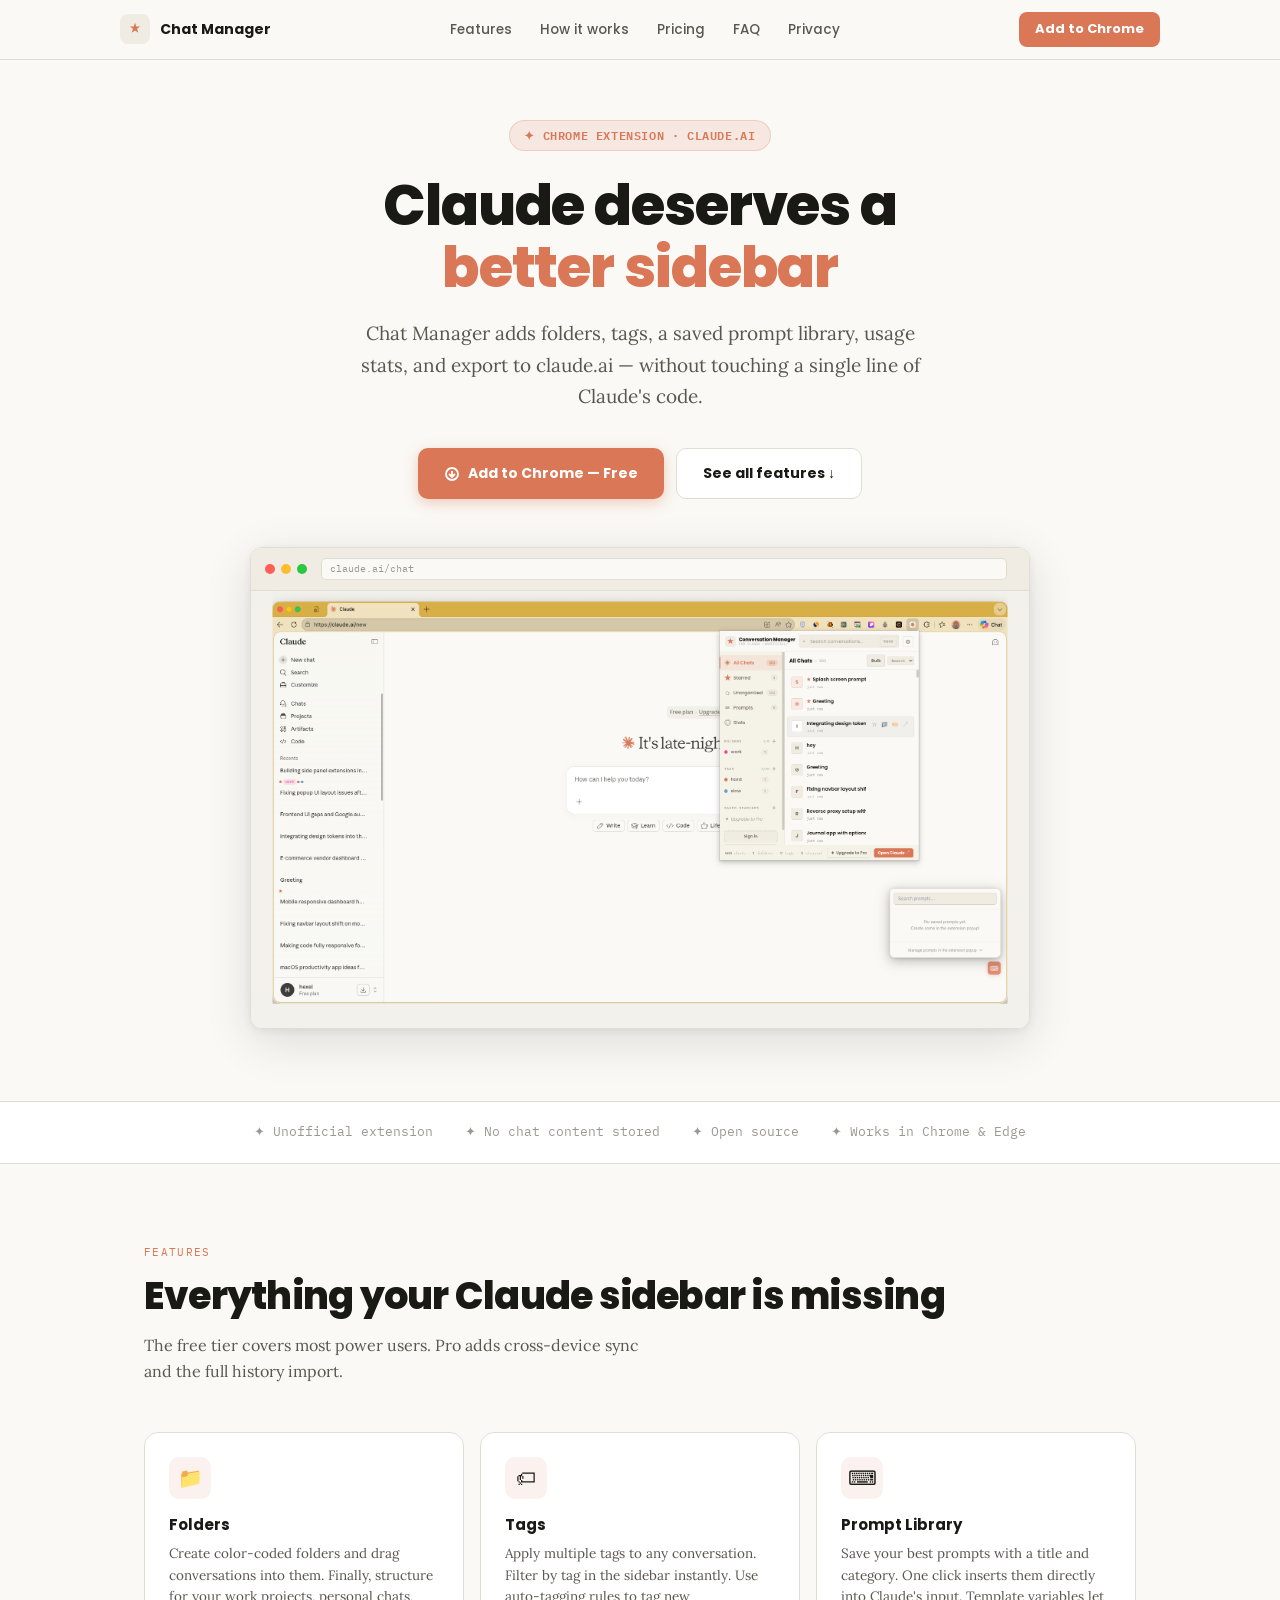
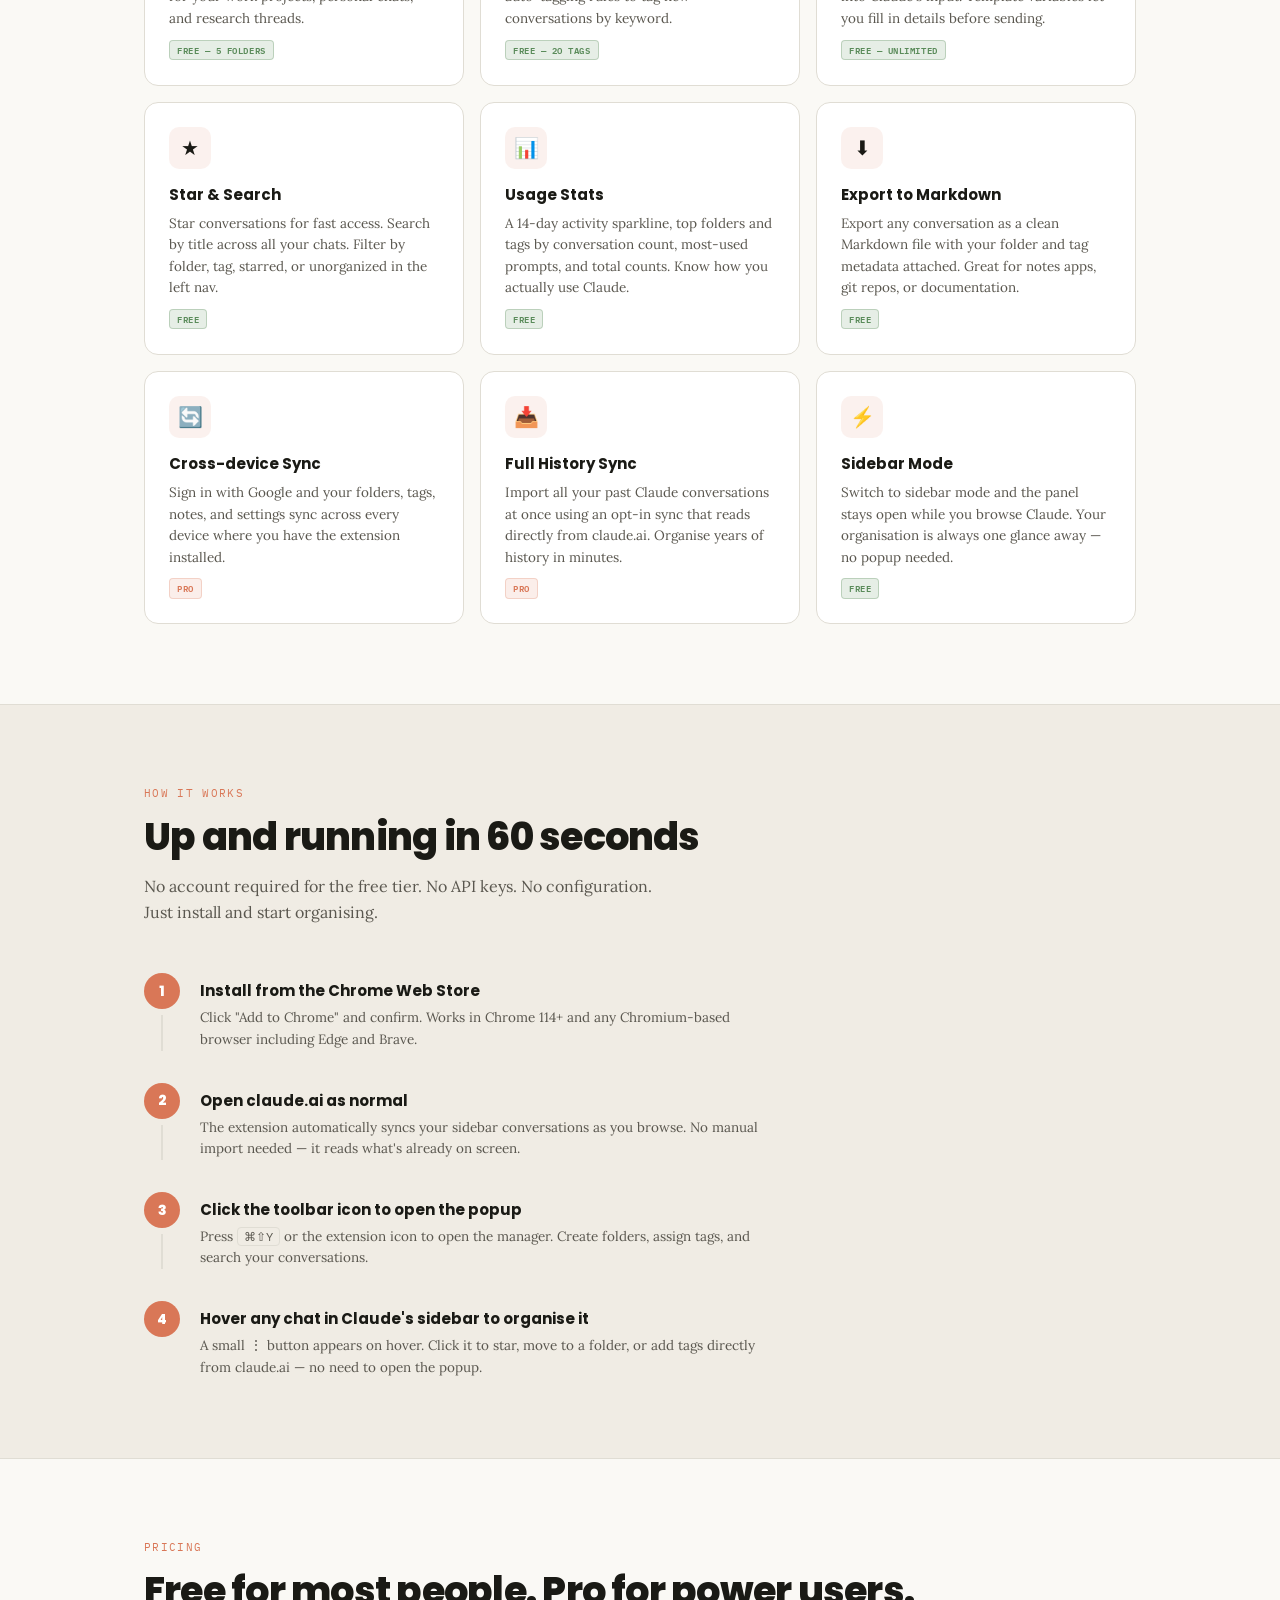
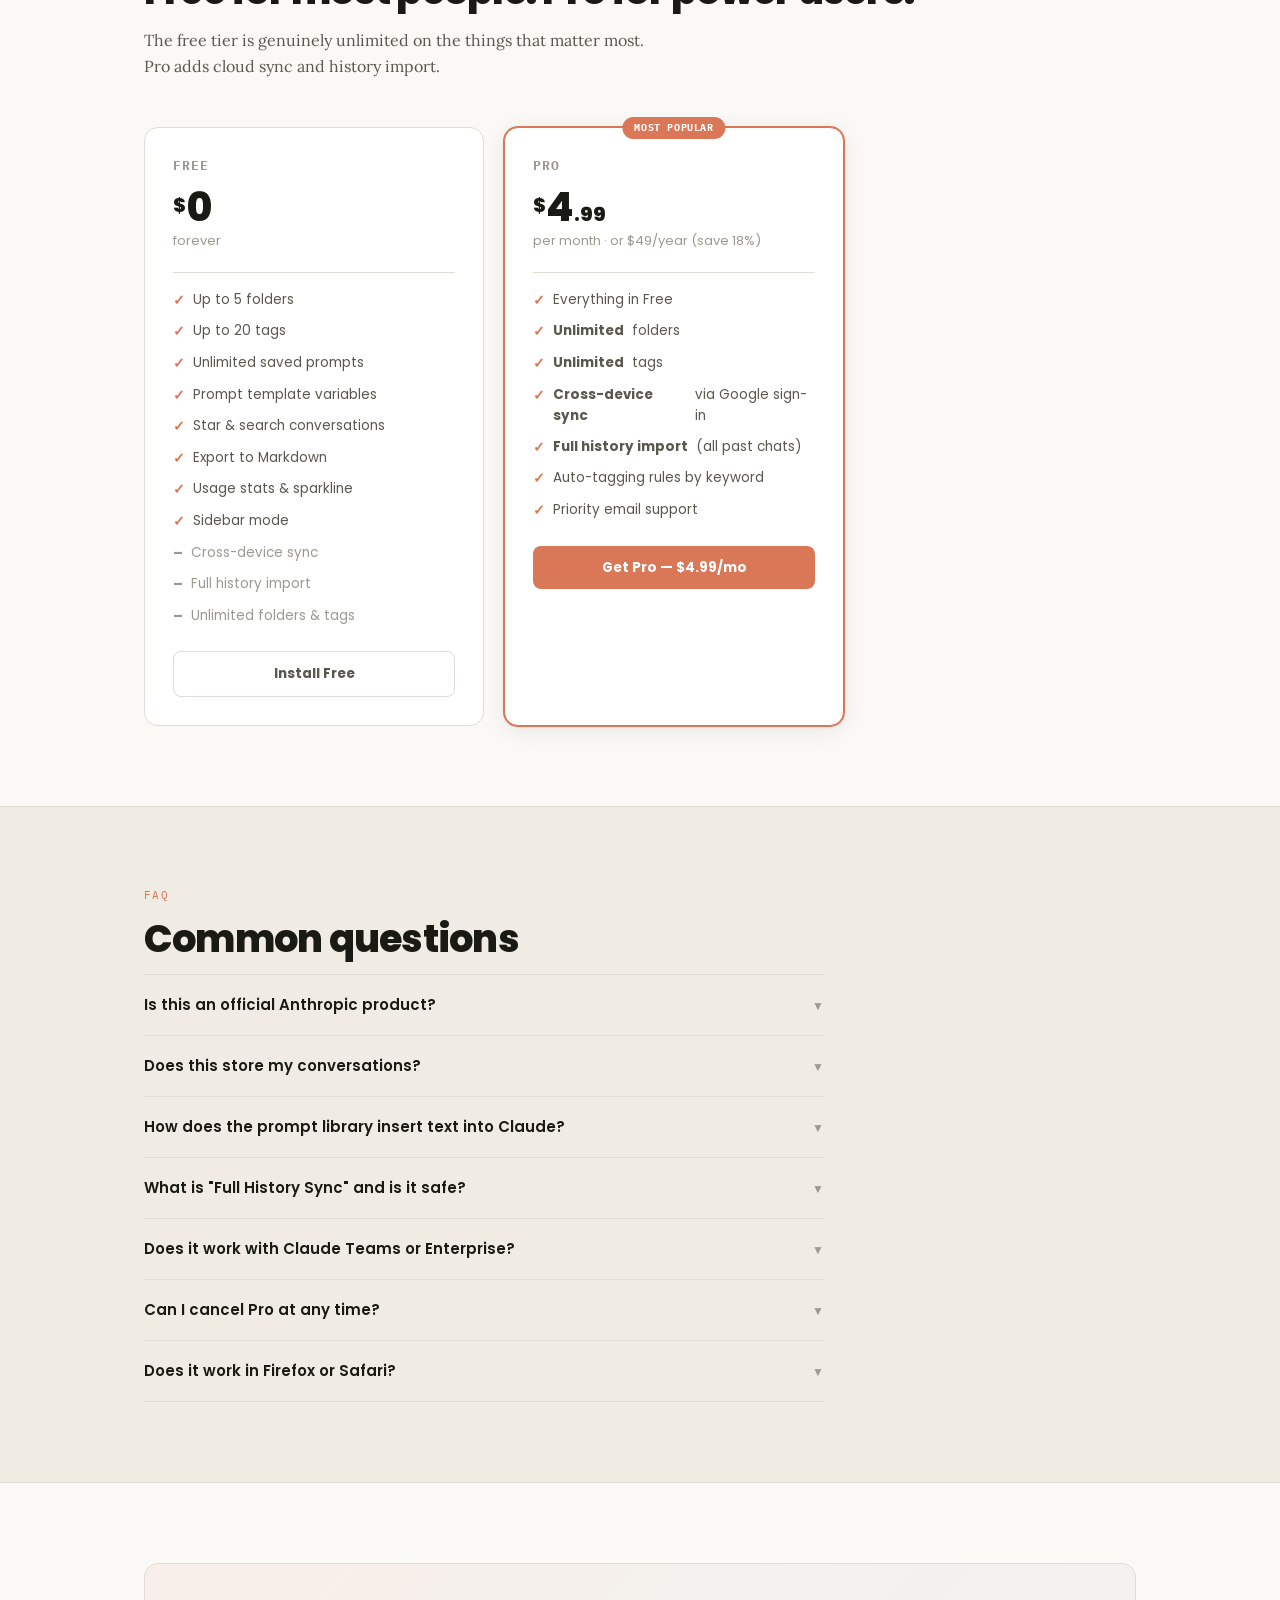
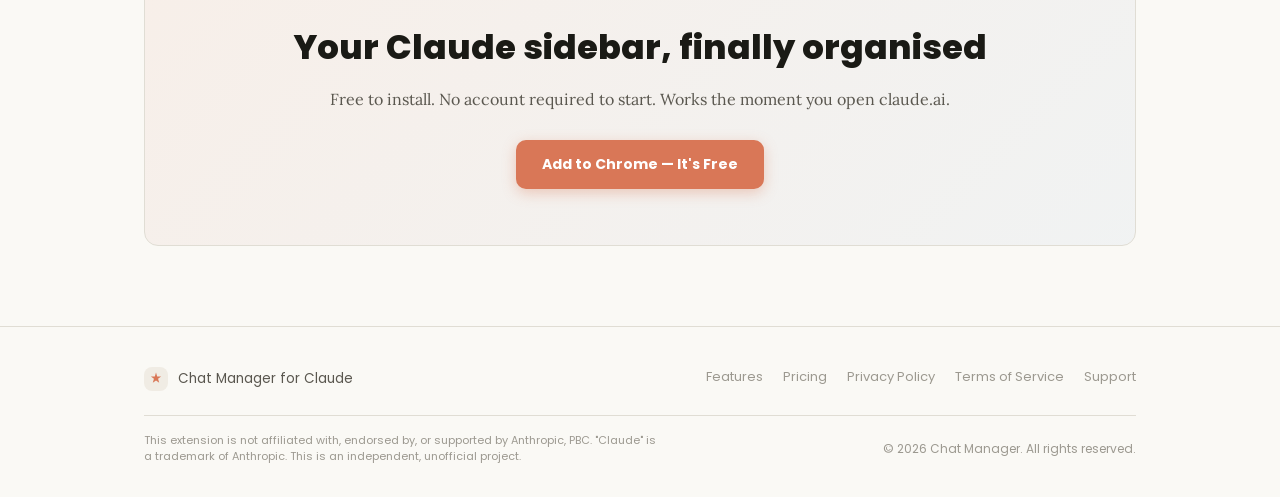
==== commit 656130c9: "Add files via upload" ====
--- a/index.html
+++ b/index.html
@@ -4,13 +4,13 @@
         <meta charset="UTF-8" />
         <meta name="viewport" content="width=device-width, initial-scale=1.0" />
         <title>
-            Conversation Manager for Claude — Folders, Tags & Prompt Library
+            Chat Manager for Claude — Folders, Tags & Prompt Library
         </title>
         <meta
             name="description"
             content="Organize your Claude conversations with folders, tags, starred chats, a saved prompt library, and usage stats. A free Chrome extension for claude.ai power users."
         />
-        <meta property="og:title" content="Conversation Manager for Claude" />
+        <meta property="og:title" content="Chat Manager for Claude" />
         <meta
             property="og:description"
             content="Folders, tags, prompts, and stats for claude.ai. Free Chrome extension."
@@ -20,8 +20,8 @@
         <link rel="canonical" href="https://uy-scuti100.github.io/ccm/" />
         <link rel="preconnect" href="https://fonts.googleapis.com" />
         <!-- or better for modern browsers: -->
-        <link rel="icon" href="/assets/icon.svg" type="image/svg+xml" />
-        <link rel="icon" href="/icon16.png" sizes="16x16" type="image/png" />
+        <link rel="icon" href="icon.svg" type="image/svg+xml" />
+        <link rel="icon" href="icon16.png" sizes="16x16" type="image/png" />
         <link rel="preconnect" href="https://fonts.gstatic.com" crossorigin />
         <link
             href="https://fonts.googleapis.com/css2?family=IBM+Plex+Mono:wght@400;600&family=Lora:ital,wght@0,400;0,600;1,400&family=Poppins:wght@400;500;600;700;800&display=swap"
@@ -52,7 +52,7 @@
                             />
                         </svg>
                     </div>
-                    <span class="nav-brand-name">Conversation Manager</span>
+                    <span class="nav-brand-name">Chat Manager</span>
                 </a>
                 <div class="nav-links">
                     <a class="nav-link" href="#features">Features</a>
@@ -88,7 +88,7 @@
                     Claude deserves a<br /><em>better sidebar</em>
                 </h1>
                 <p class="hero-sub">
-                    Conversation Manager adds folders, tags, a saved prompt
+                    Chat Manager adds folders, tags, a saved prompt
                     library, usage stats, and export to claude.ai — without
                     touching a single line of Claude's code.
                 </p>
@@ -128,8 +128,8 @@
                     <div class="browser-content" style="padding: 0">
                         <img
                             class="browser-screenshot"
-                            src="/hero-image.png"
-                            alt="Conversation Manager extension showing folders, tags and search"
+                            src="hero-image.png"
+                            alt="Chat Manager extension showing folders, tags and search"
                             style="
                                 width: 100%;
                                 height: 100%;
@@ -633,7 +633,7 @@
                                 />
                             </svg>
                         </div>
-                        Conversation Manager for Claude
+                        Chat Manager for Claude
                     </a>
                     <div class="footer-links">
                         <a class="footer-link" href="#features">Features</a>
@@ -658,7 +658,7 @@
                         Anthropic. This is an independent, unofficial project.
                     </div>
                     <span
-                        >© 2026 Conversation Manager. All rights reserved.</span
+                        >© 2026 Chat Manager. All rights reserved.</span
                     >
                 </div>
             </div>
--- a/style.css
+++ b/style.css
@@ -1,5 +1,5 @@
 /* ═══════════════════════════════════════════════════
-   Conversation Manager for Claude — Site Styles
+   Chat Manager for Claude — Site Styles
    Design system: Anthropic-inspired warm neutrals
    Supports light / dark / auto (prefers-color-scheme)
 ═══════════════════════════════════════════════════ */
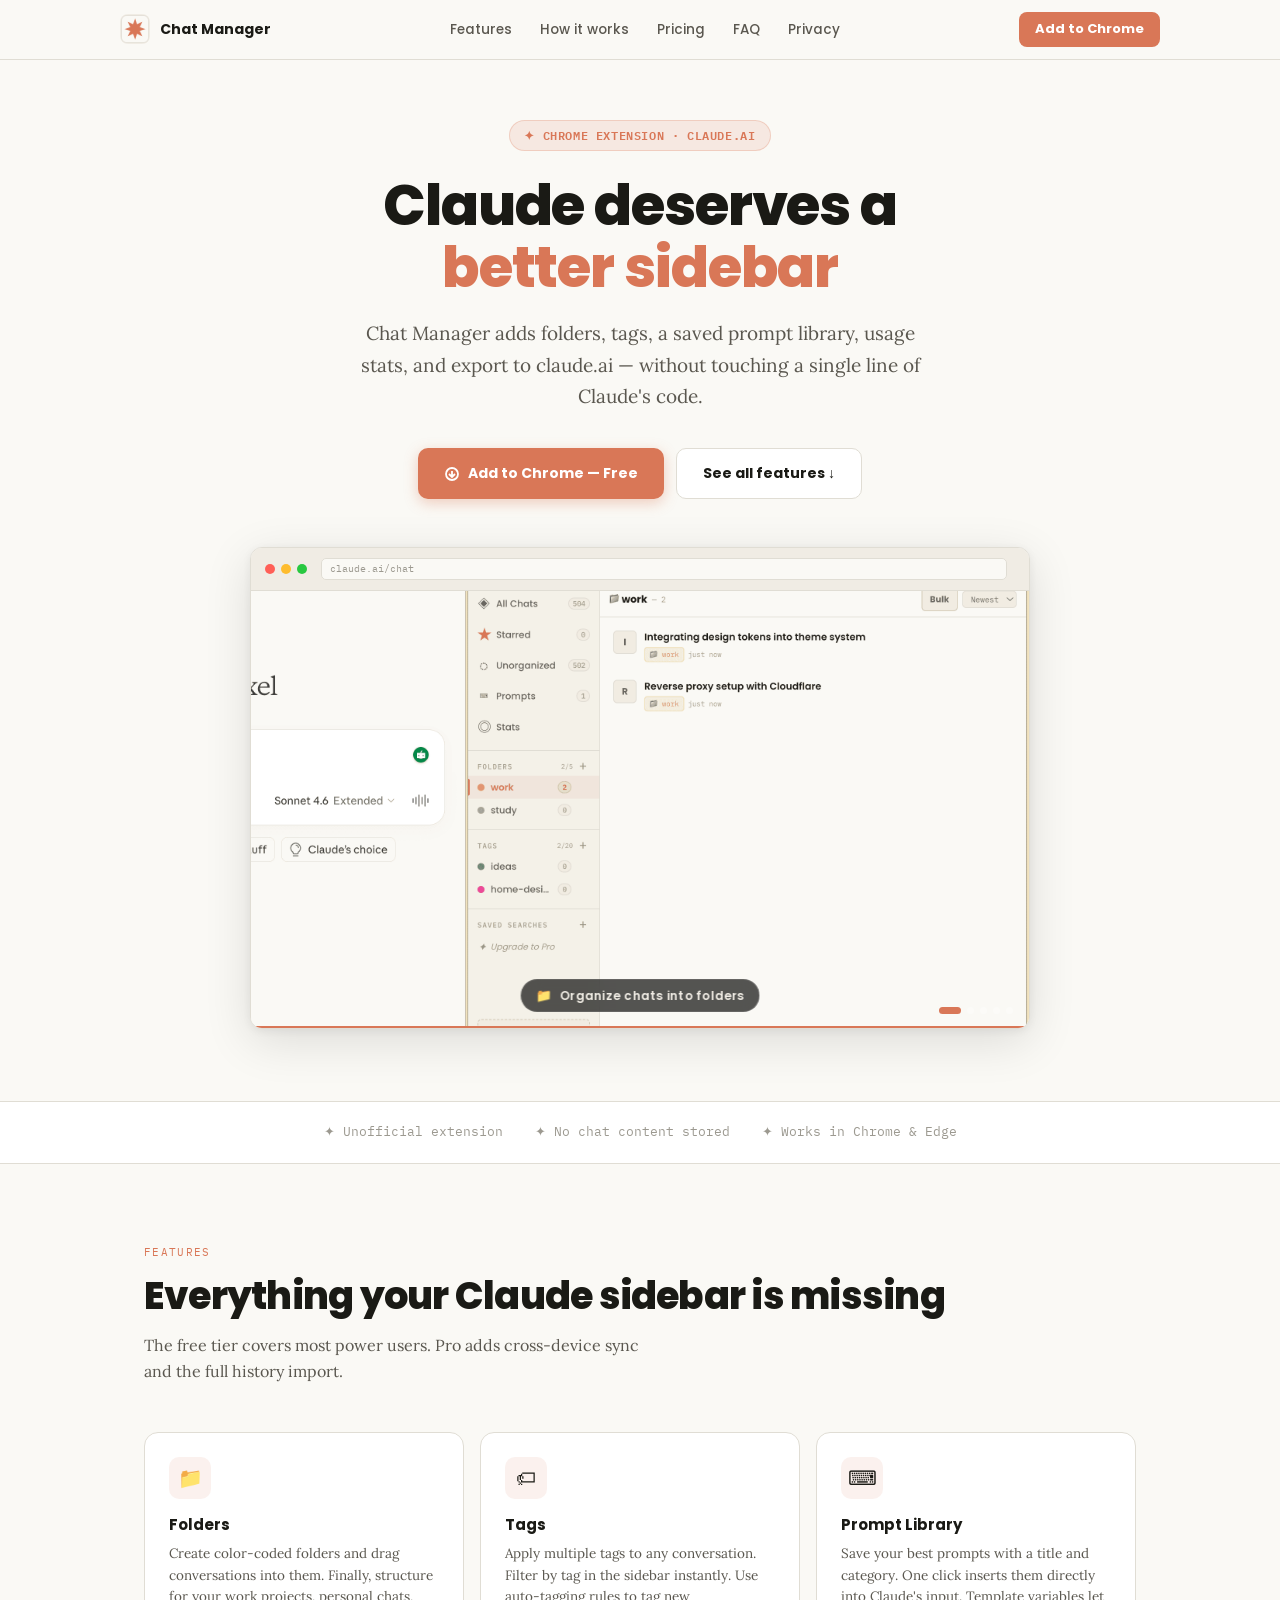
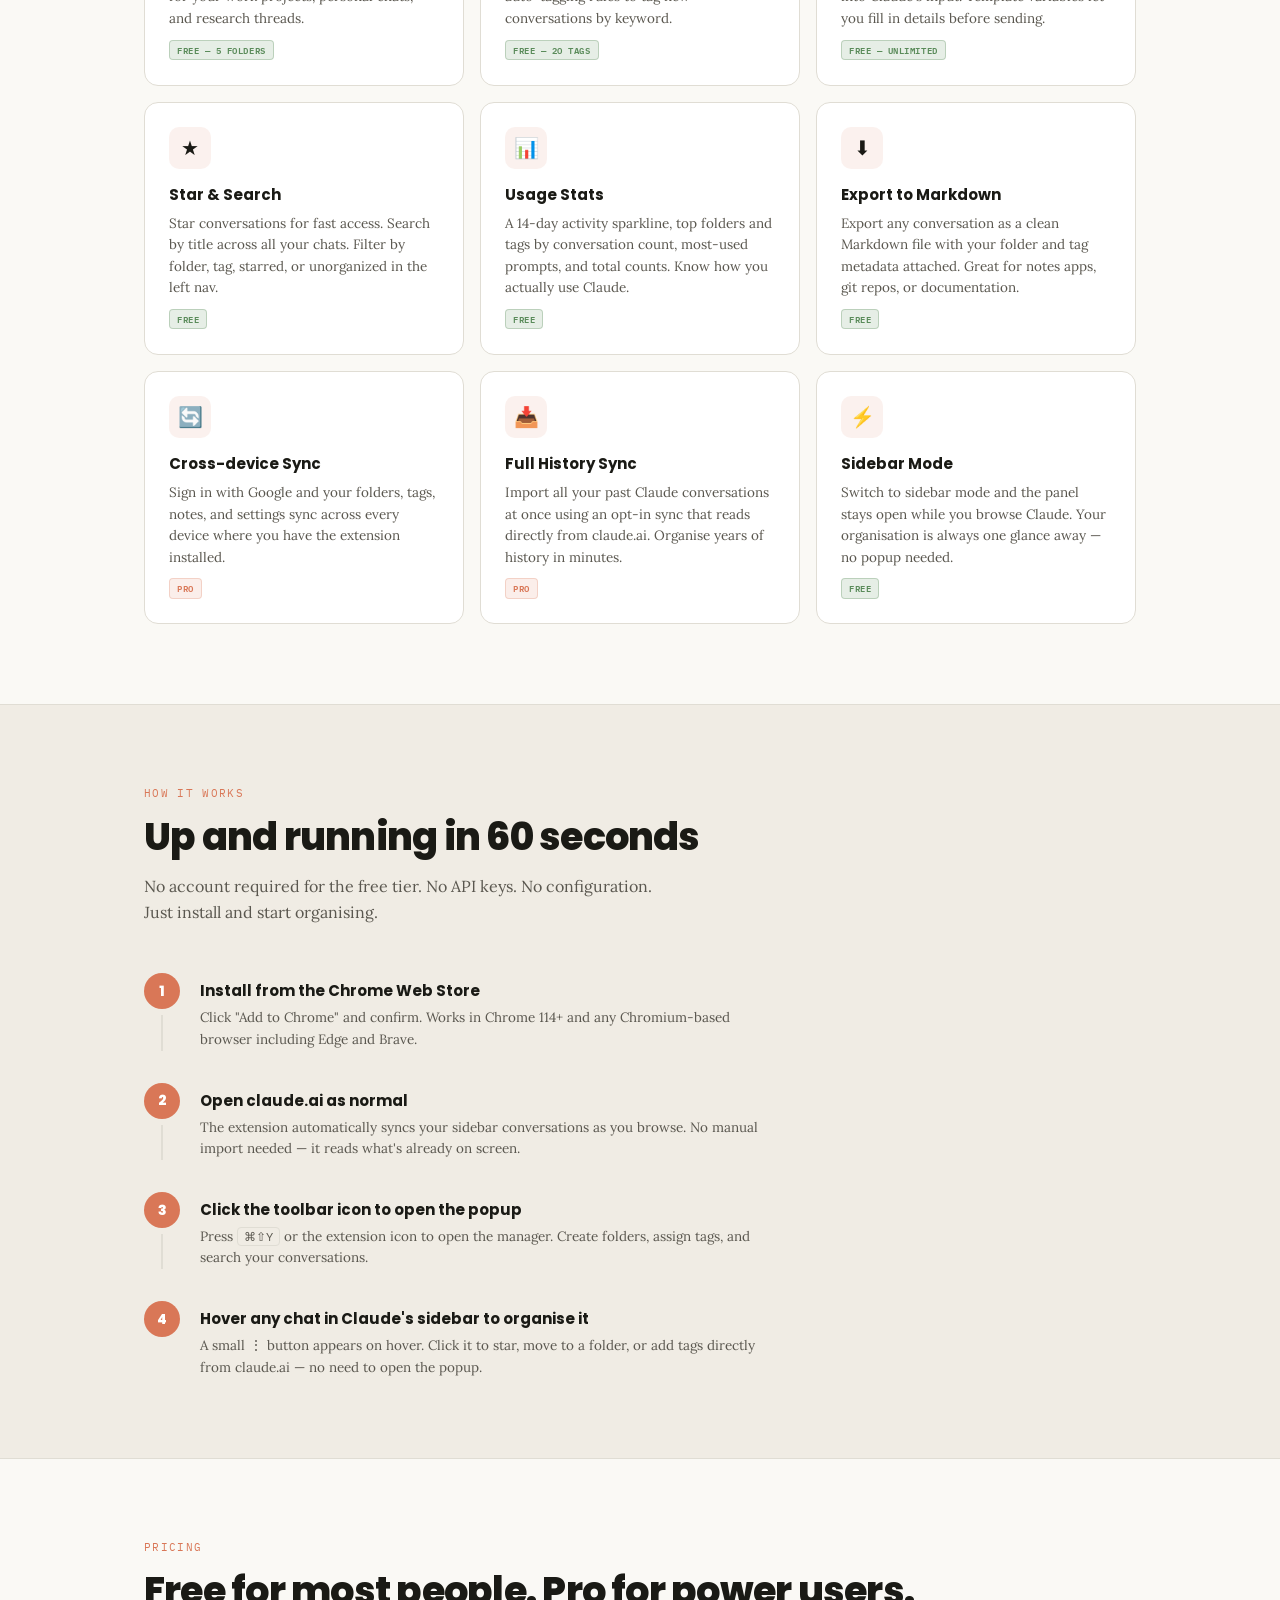
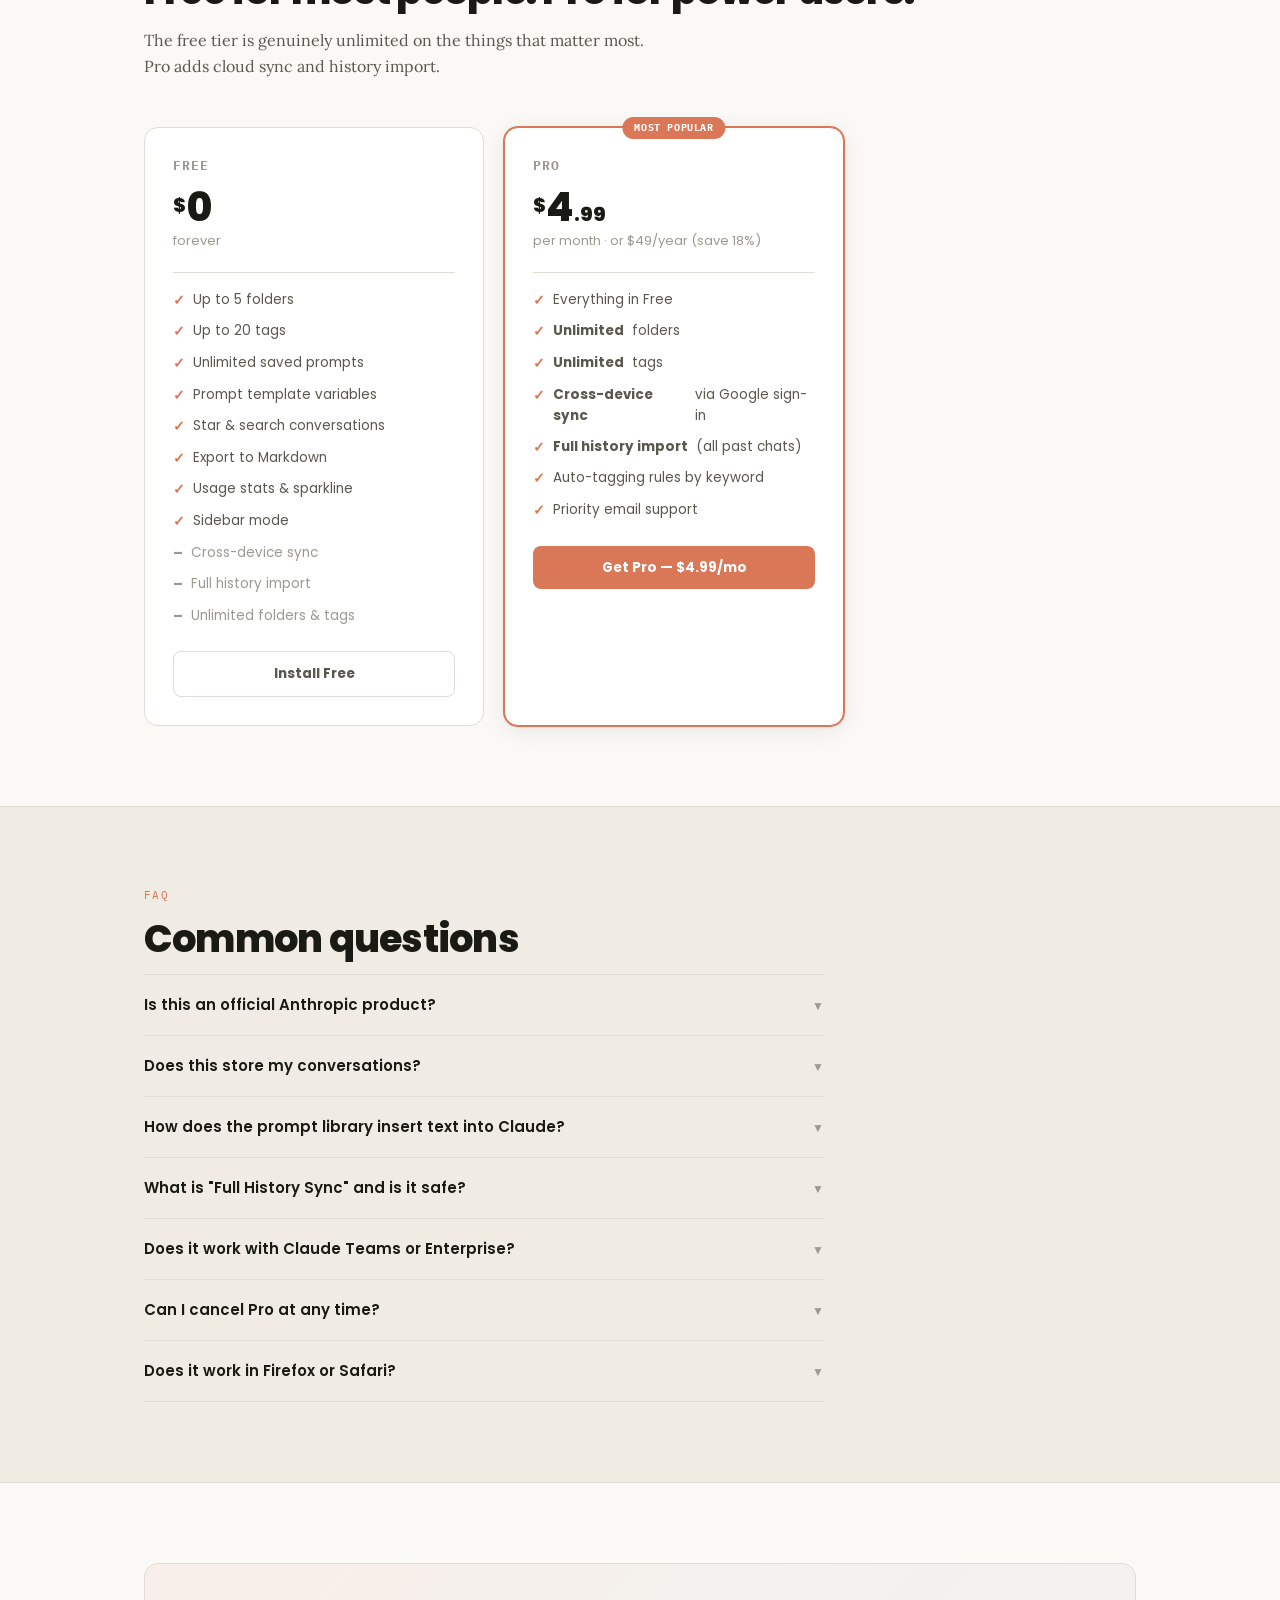
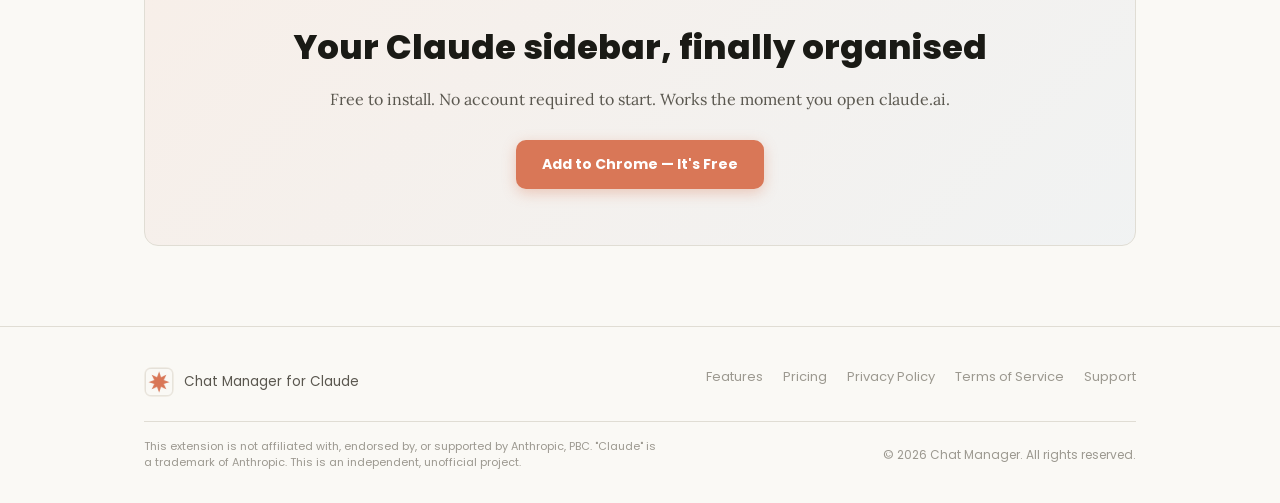
==== commit 33c19057: "Add files via upload" ====
--- a/index.html
+++ b/index.html
@@ -3,9 +3,7 @@
     <head>
         <meta charset="UTF-8" />
         <meta name="viewport" content="width=device-width, initial-scale=1.0" />
-        <title>
-            Chat Manager for Claude — Folders, Tags & Prompt Library
-        </title>
+        <title>Chat Manager for Claude — Folders, Tags & Prompt Library</title>
         <meta
             name="description"
             content="Organize your Claude conversations with folders, tags, starred chats, a saved prompt library, and usage stats. A free Chrome extension for claude.ai power users."
@@ -35,22 +33,12 @@
             <div class="nav-inner">
                 <a class="nav-brand" href="/">
                     <div class="nav-brand-icon">
-                        <svg
-                            viewBox="0 0 28 28"
-                            fill="none"
-                            xmlns="http://www.w3.org/2000/svg"
-                        >
-                            <rect
-                                width="28"
-                                height="28"
-                                rx="7"
-                                fill="var(--surface2)"
-                            />
-                            <path
-                                d="M14 4L15.8 10.2L22 10L17.2 13.8L19 20L14 16.5L9 20L10.8 13.8L6 10L12.2 10.2Z"
-                                fill="#d97757"
-                            />
-                        </svg>
+                        <img
+                            src="icon128.png"
+                            alt="Chat Manager logo"
+                            width="28px"
+                            height="28px"
+                        />
                     </div>
                     <span class="nav-brand-name">Chat Manager</span>
                 </a>
@@ -88,9 +76,9 @@
                     Claude deserves a<br /><em>better sidebar</em>
                 </h1>
                 <p class="hero-sub">
-                    Chat Manager adds folders, tags, a saved prompt
-                    library, usage stats, and export to claude.ai — without
-                    touching a single line of Claude's code.
+                    Chat Manager adds folders, tags, a saved prompt library,
+                    usage stats, and export to claude.ai — without touching a
+                    single line of Claude's code.
                 </p>
                 <div class="hero-actions">
                     <a
@@ -125,18 +113,154 @@
                         <span class="browser-dot"></span>
                         <span class="browser-url">claude.ai/chat</span>
                     </div>
-                    <div class="browser-content" style="padding: 0">
-                        <img
-                            class="browser-screenshot"
-                            src="hero-image.png"
-                            alt="Chat Manager extension showing folders, tags and search"
-                            style="
-                                width: 100%;
-                                height: 100%;
-                                object-fit: cover;
-                                display: block;
-                            "
-                        />
+                    <div
+                        class="browser-content"
+                        style="padding: 0; position: relative"
+                    >
+                        <!-- ═══ HERO CAROUSEL ═══ -->
+                        <div class="hero-carousel" id="heroCarousel">
+                            <div class="carousel-track">
+                                <div class="carousel-slide active">
+                                    <img
+                                        class="browser-screenshot"
+                                        src="chats-into-folders.png"
+                                        alt="Chat Manager — Folders and sidebar view"
+                                    />
+                                    <div class="slide-caption">
+                                        <span class="slide-caption-icon"
+                                            >📁</span
+                                        >
+                                        <span>Organize chats into folders</span>
+                                    </div>
+                                </div>
+                                <div class="carousel-slide">
+                                    <img
+                                        class="browser-screenshot"
+                                        src="tag-filter.png"
+                                        alt="Chat Manager — Tags and search view"
+                                    />
+                                    <div class="slide-caption">
+                                        <span class="slide-caption-icon"
+                                            >🏷️</span
+                                        >
+                                        <span>Tag &amp; filter with ease</span>
+                                    </div>
+                                </div>
+                                <div class="carousel-slide">
+                                    <img
+                                        class="browser-screenshot"
+                                        src="prompt-modal.png"
+                                        alt="Chat Manager — Prompt library view"
+                                    />
+                                    <div class="slide-caption">
+                                        <span class="slide-caption-icon"
+                                            >⚡</span
+                                        >
+                                        <span
+                                            >Save &amp; reuse your best
+                                            prompts</span
+                                        >
+                                    </div>
+                                </div>
+                                <div class="carousel-slide">
+                                    <img
+                                        class="browser-screenshot"
+                                        src="stats.png"
+                                        alt="Chat Manager — Usage stats view"
+                                    />
+                                    <div class="slide-caption">
+                                        <span class="slide-caption-icon"
+                                            >📊</span
+                                        >
+                                        <span>Track your usage stats</span>
+                                    </div>
+                                </div>
+                                <div class="carousel-slide">
+                                    <img
+                                        class="browser-screenshot"
+                                        src="pup-decision.png"
+                                        alt="Chat Manager — Sidebar and popup view"
+                                    />
+                                    <div class="slide-caption">
+                                        <span class="slide-caption-icon"
+                                            >🪟</span
+                                        >
+                                        <span
+                                            >Use as a sidebar or popup — your
+                                            choice</span
+                                        >
+                                    </div>
+                                </div>
+                            </div>
+
+                            <!-- Prev / Next arrows -->
+                            <button
+                                class="carousel-btn carousel-btn-prev"
+                                aria-label="Previous slide"
+                            >
+                                <svg
+                                    width="18"
+                                    height="18"
+                                    viewBox="0 0 18 18"
+                                    fill="none"
+                                    stroke="currentColor"
+                                    stroke-width="2.2"
+                                    stroke-linecap="round"
+                                    stroke-linejoin="round"
+                                >
+                                    <polyline points="11 4 6 9 11 14" />
+                                </svg>
+                            </button>
+                            <button
+                                class="carousel-btn carousel-btn-next"
+                                aria-label="Next slide"
+                            >
+                                <svg
+                                    width="18"
+                                    height="18"
+                                    viewBox="0 0 18 18"
+                                    fill="none"
+                                    stroke="currentColor"
+                                    stroke-width="2.2"
+                                    stroke-linecap="round"
+                                    stroke-linejoin="round"
+                                >
+                                    <polyline points="7 4 12 9 7 14" />
+                                </svg>
+                            </button>
+
+                            <!-- Dot indicators -->
+                            <div class="carousel-dots">
+                                <button
+                                    class="carousel-dot active"
+                                    aria-label="Slide 1"
+                                ></button>
+                                <button
+                                    class="carousel-dot"
+                                    aria-label="Slide 2"
+                                ></button>
+                                <button
+                                    class="carousel-dot"
+                                    aria-label="Slide 3"
+                                ></button>
+                                <button
+                                    class="carousel-dot"
+                                    aria-label="Slide 4"
+                                ></button>
+                                <button
+                                    class="carousel-dot"
+                                    aria-label="Slide 5"
+                                ></button>
+                            </div>
+
+                            <!-- Progress bar -->
+                            <div class="carousel-progress">
+                                <div
+                                    class="carousel-progress-bar"
+                                    id="carouselProgressBar"
+                                ></div>
+                            </div>
+                        </div>
                     </div>
                 </div>
             </div>
@@ -166,7 +290,6 @@
                 >
                     <span>✦ Unofficial extension</span>
                     <span>✦ No chat content stored</span>
-                    <span>✦ Open source</span>
                     <span>✦ Works in Chrome &amp; Edge</span>
                 </div>
             </div>
@@ -612,26 +735,13 @@
             <div class="footer-inner">
                 <div class="footer-top">
                     <a class="footer-brand" href="/">
-                        <div
-                            class="nav-brand-icon"
-                            style="width: 24px; height: 24px"
-                        >
-                            <svg
-                                viewBox="0 0 28 28"
-                                fill="none"
-                                xmlns="http://www.w3.org/2000/svg"
-                            >
-                                <rect
-                                    width="28"
-                                    height="28"
-                                    rx="7"
-                                    fill="var(--surface2)"
-                                />
-                                <path
-                                    d="M14 4L15.8 10.2L22 10L17.2 13.8L19 20L14 16.5L9 20L10.8 13.8L6 10L12.2 10.2Z"
-                                    fill="#d97757"
-                                />
-                            </svg>
+                        <div class="nav-brand-icon">
+                            <img
+                                src="icon128.png"
+                                alt="Chat Manager logo"
+                                width="28px"
+                                height="28px"
+                            />
                         </div>
                         Chat Manager for Claude
                     </a>
@@ -646,7 +756,7 @@
                         >
                         <a
                             class="footer-link"
-                            href="mailto:techosiris69@gmail.com"
+                            href="/cdn-cgi/l/email-protection#9aeefff9f2f5e9f3e8f3e9aca3dafdf7fbf3f6b4f9f5f7"
                             >Support</a
                         >
                     </div>
@@ -657,13 +767,15 @@
                         supported by Anthropic, PBC. "Claude" is a trademark of
                         Anthropic. This is an independent, unofficial project.
                     </div>
-                    <span
-                        >© 2026 Chat Manager. All rights reserved.</span
-                    >
+                    <span>© 2026 Chat Manager. All rights reserved.</span>
                 </div>
             </div>
         </footer>
 
+        <script
+            data-cfasync="false"
+            src="/cdn-cgi/scripts/5c5dd728/cloudflare-static/email-decode.min.js"
+        ></script>
         <script>
             // ─── THEME TOGGLE ───────────────────────────────
             const themes = ["auto", "light", "dark"];
@@ -691,6 +803,112 @@
             });
             loadTheme();
 
+            // ─── HERO CAROUSEL ──────────────────────────────
+            (function () {
+                const carousel = document.getElementById("heroCarousel");
+                if (!carousel) return;
+
+                const slides = carousel.querySelectorAll(".carousel-slide");
+                const dots = carousel.querySelectorAll(".carousel-dot");
+                const progressBar = document.getElementById(
+                    "carouselProgressBar",
+                );
+                const prevBtn = carousel.querySelector(".carousel-btn-prev");
+                const nextBtn = carousel.querySelector(".carousel-btn-next");
+
+                let current = 0;
+                let autoplayTimer = null;
+                let progressTimer = null;
+                const INTERVAL = 4000;
+
+                function goTo(index) {
+                    slides[current].classList.remove("active");
+                    dots[current].classList.remove("active");
+                    current = (index + slides.length) % slides.length;
+                    slides[current].classList.add("active");
+                    dots[current].classList.add("active");
+                    restartProgress();
+                }
+
+                function next() {
+                    goTo(current + 1);
+                }
+                function prev() {
+                    goTo(current - 1);
+                }
+
+                function restartProgress() {
+                    if (progressBar) {
+                        progressBar.style.transition = "none";
+                        progressBar.style.width = "0%";
+                        requestAnimationFrame(() =>
+                            requestAnimationFrame(() => {
+                                progressBar.style.transition = `width ${INTERVAL}ms linear`;
+                                progressBar.style.width = "100%";
+                            }),
+                        );
+                    }
+                }
+
+                function startAutoplay() {
+                    stopAutoplay();
+                    autoplayTimer = setInterval(next, INTERVAL);
+                    restartProgress();
+                }
+
+                function stopAutoplay() {
+                    clearInterval(autoplayTimer);
+                    if (progressBar) {
+                        const computed = getComputedStyle(progressBar).width;
+                        progressBar.style.transition = "none";
+                        progressBar.style.width = computed;
+                    }
+                }
+
+                prevBtn?.addEventListener("click", () => {
+                    stopAutoplay();
+                    prev();
+                    startAutoplay();
+                });
+                nextBtn?.addEventListener("click", () => {
+                    stopAutoplay();
+                    next();
+                    startAutoplay();
+                });
+                dots.forEach((dot, i) =>
+                    dot.addEventListener("click", () => {
+                        stopAutoplay();
+                        goTo(i);
+                        startAutoplay();
+                    }),
+                );
+
+                carousel.addEventListener("mouseenter", stopAutoplay);
+                carousel.addEventListener("mouseleave", startAutoplay);
+
+                // Touch / swipe
+                let touchStartX = 0;
+                carousel.addEventListener(
+                    "touchstart",
+                    (e) => {
+                        touchStartX = e.touches[0].clientX;
+                    },
+                    { passive: true },
+                );
+                carousel.addEventListener(
+                    "touchend",
+                    (e) => {
+                        const diff = touchStartX - e.changedTouches[0].clientX;
+                        if (Math.abs(diff) > 40) {
+                            diff > 0 ? next() : prev();
+                        }
+                    },
+                    { passive: true },
+                );
+
+                startAutoplay();
+            })();
+
             // ─── FAQ ACCORDION ──────────────────────────────
             document.querySelectorAll(".faq-q").forEach((q) => {
                 q.addEventListener("click", () => {
--- a/style.css
+++ b/style.css
@@ -376,6 +376,192 @@
 .browser-screenshot {
     width: 100%;
     object-fit: cover;
+}
+
+/* ─── HERO CAROUSEL ─── */
+.hero-carousel {
+    position: relative;
+    width: 100%;
+    aspect-ratio: 16/9;
+    overflow: hidden;
+    background: var(--bg2);
+}
+
+.carousel-track {
+    position: relative;
+    width: 100%;
+    height: 100%;
+}
+
+.carousel-slide {
+    position: absolute;
+    inset: 0;
+    opacity: 0;
+    transform: scale(1.04);
+    transition:
+        opacity 0.65s cubic-bezier(0.4, 0, 0.2, 1),
+        transform 0.65s cubic-bezier(0.4, 0, 0.2, 1);
+    pointer-events: none;
+}
+
+.carousel-slide.active {
+    opacity: 1;
+    transform: scale(1);
+    pointer-events: auto;
+    z-index: 1;
+}
+
+.carousel-slide img {
+    width: 100%;
+    height: 100%;
+    object-fit: cover;
+    display: block;
+    transition: transform 0.55s cubic-bezier(0.4, 0, 0.2, 1);
+}
+
+.hero-carousel:hover .carousel-slide.active img {
+    transform: scale(1.025);
+}
+
+/* Slide caption */
+.slide-caption {
+    position: absolute;
+    bottom: 16px;
+    left: 50%;
+    transform: translateX(-50%) translateY(8px);
+    display: inline-flex;
+    align-items: center;
+    gap: 8px;
+    background: rgba(20, 20, 19, 0.72);
+    backdrop-filter: blur(10px);
+    -webkit-backdrop-filter: blur(10px);
+    border: 1px solid rgba(255, 255, 255, 0.1);
+    color: #f0ece4;
+    font-size: 12px;
+    font-weight: 600;
+    font-family: var(--font-ui);
+    padding: 6px 14px;
+    border-radius: 100px;
+    white-space: nowrap;
+    opacity: 0;
+    transition:
+        opacity 0.4s ease 0.3s,
+        transform 0.4s ease 0.3s;
+    letter-spacing: 0.02em;
+    z-index: 2;
+}
+
+.carousel-slide.active .slide-caption {
+    opacity: 1;
+    transform: translateX(-50%) translateY(0);
+}
+
+.slide-caption-icon {
+    font-size: 13px;
+    line-height: 1;
+}
+
+/* Prev / Next buttons */
+.carousel-btn {
+    position: absolute;
+    top: 50%;
+    transform: translateY(-50%) scale(0.9);
+    z-index: 10;
+    width: 36px;
+    height: 36px;
+    border-radius: 50%;
+    background: rgba(250, 249, 245, 0.9);
+    backdrop-filter: blur(8px);
+    -webkit-backdrop-filter: blur(8px);
+    border: 1px solid var(--border);
+    color: var(--text2);
+    display: flex;
+    align-items: center;
+    justify-content: center;
+    cursor: pointer;
+    opacity: 0;
+    transition:
+        opacity 0.25s ease,
+        transform 0.2s ease,
+        background 0.15s,
+        color 0.15s;
+    box-shadow: 0 2px 12px rgba(0, 0, 0, 0.12);
+}
+
+[data-theme="dark"] .carousel-btn {
+    background: rgba(32, 30, 28, 0.88);
+    color: var(--text2);
+}
+
+.hero-carousel:hover .carousel-btn {
+    opacity: 1;
+    transform: translateY(-50%) scale(1);
+}
+
+.carousel-btn:hover {
+    background: var(--surface) !important;
+    color: var(--accent) !important;
+    transform: translateY(-50%) scale(1.08) !important;
+}
+
+.carousel-btn-prev {
+    left: 12px;
+}
+.carousel-btn-next {
+    right: 12px;
+}
+
+/* Dot indicators */
+.carousel-dots {
+    position: absolute;
+    bottom: 14px;
+    right: 16px;
+    display: flex;
+    gap: 6px;
+    z-index: 10;
+}
+
+.carousel-dot {
+    width: 7px;
+    height: 7px;
+    border-radius: 50%;
+    background: rgba(255, 255, 255, 0.35);
+    border: none;
+    cursor: pointer;
+    transition:
+        background 0.25s ease,
+        transform 0.2s ease,
+        width 0.3s cubic-bezier(0.4, 0, 0.2, 1);
+    padding: 0;
+}
+
+.carousel-dot:hover {
+    background: rgba(255, 255, 255, 0.65);
+    transform: scale(1.2);
+}
+
+.carousel-dot.active {
+    background: var(--accent);
+    width: 22px;
+    border-radius: 4px;
+}
+
+/* Progress bar */
+.carousel-progress {
+    position: absolute;
+    bottom: 0;
+    left: 0;
+    right: 0;
+    height: 2px;
+    background: rgba(255, 255, 255, 0.12);
+    z-index: 10;
+}
+
+.carousel-progress-bar {
+    height: 100%;
+    width: 0%;
+    background: var(--accent);
+    border-radius: 0 2px 2px 0;
 }
 
 /* ─── FEATURES GRID ─── */
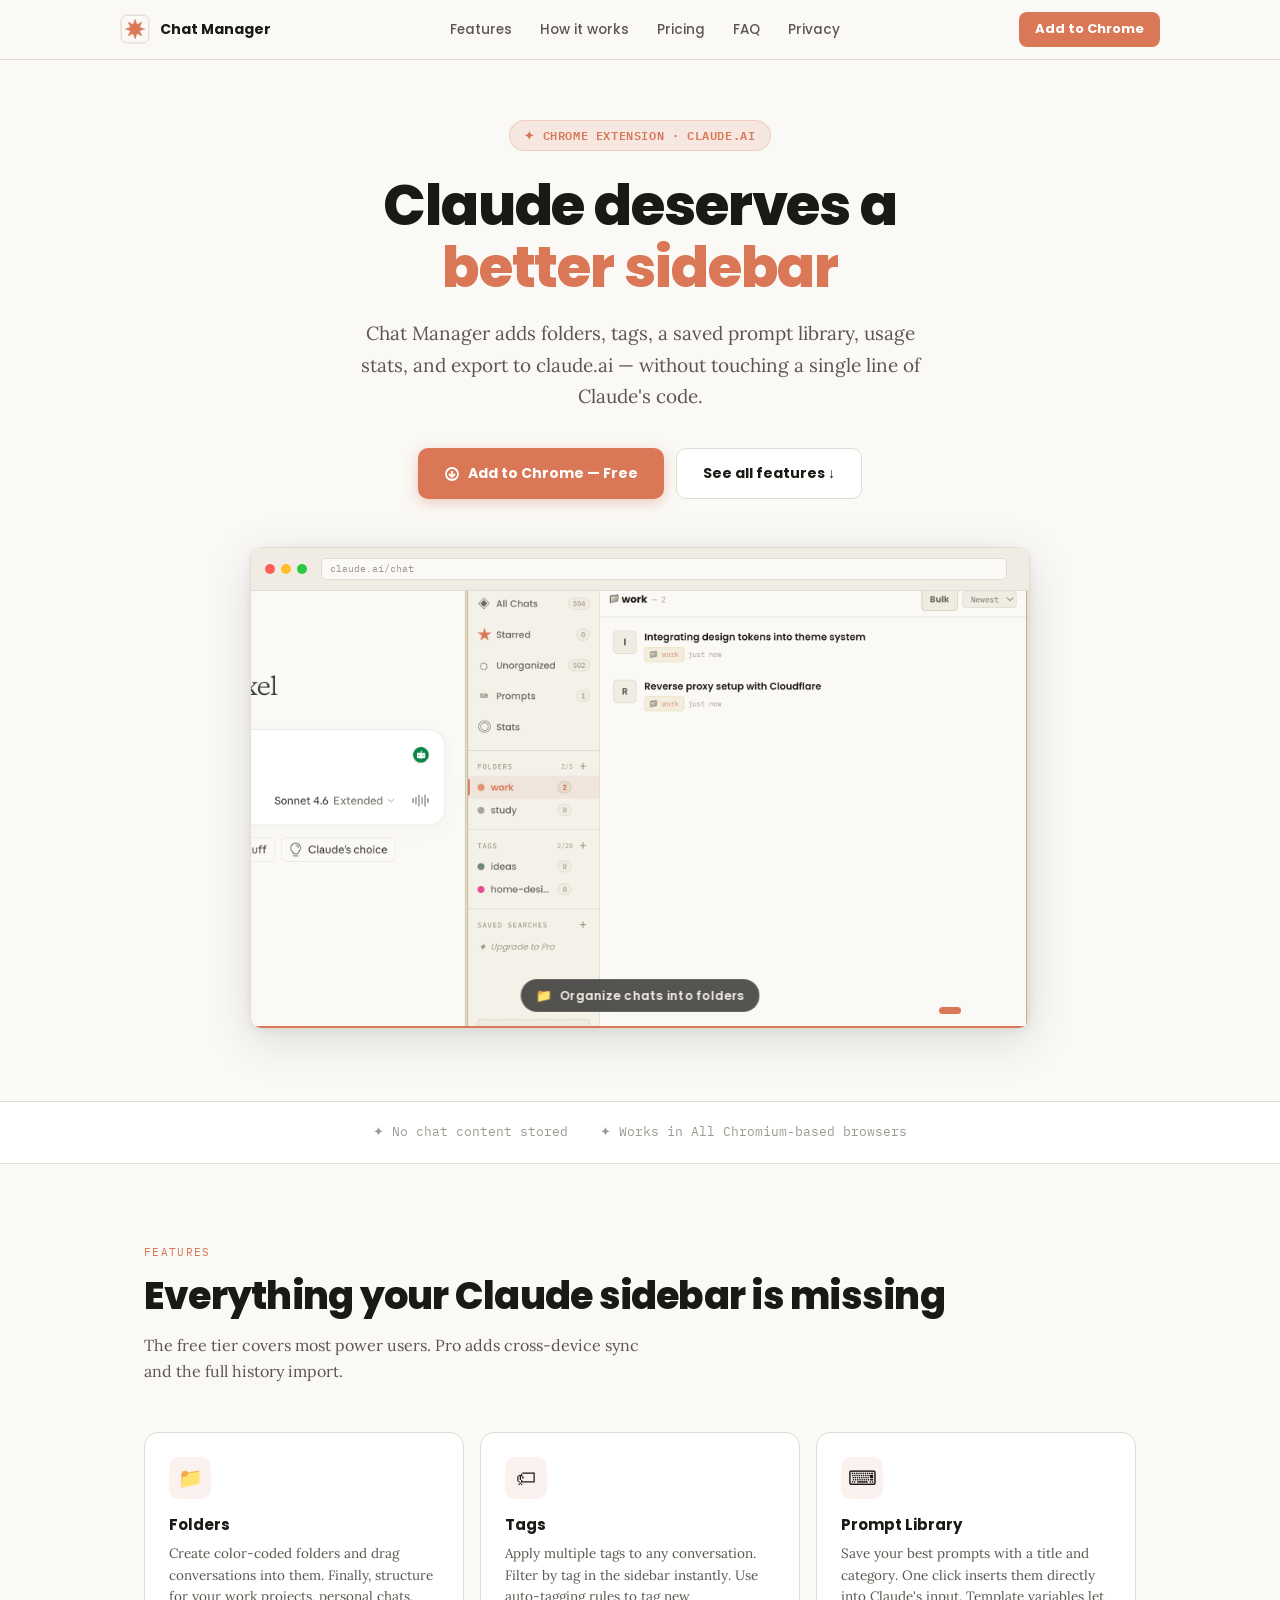
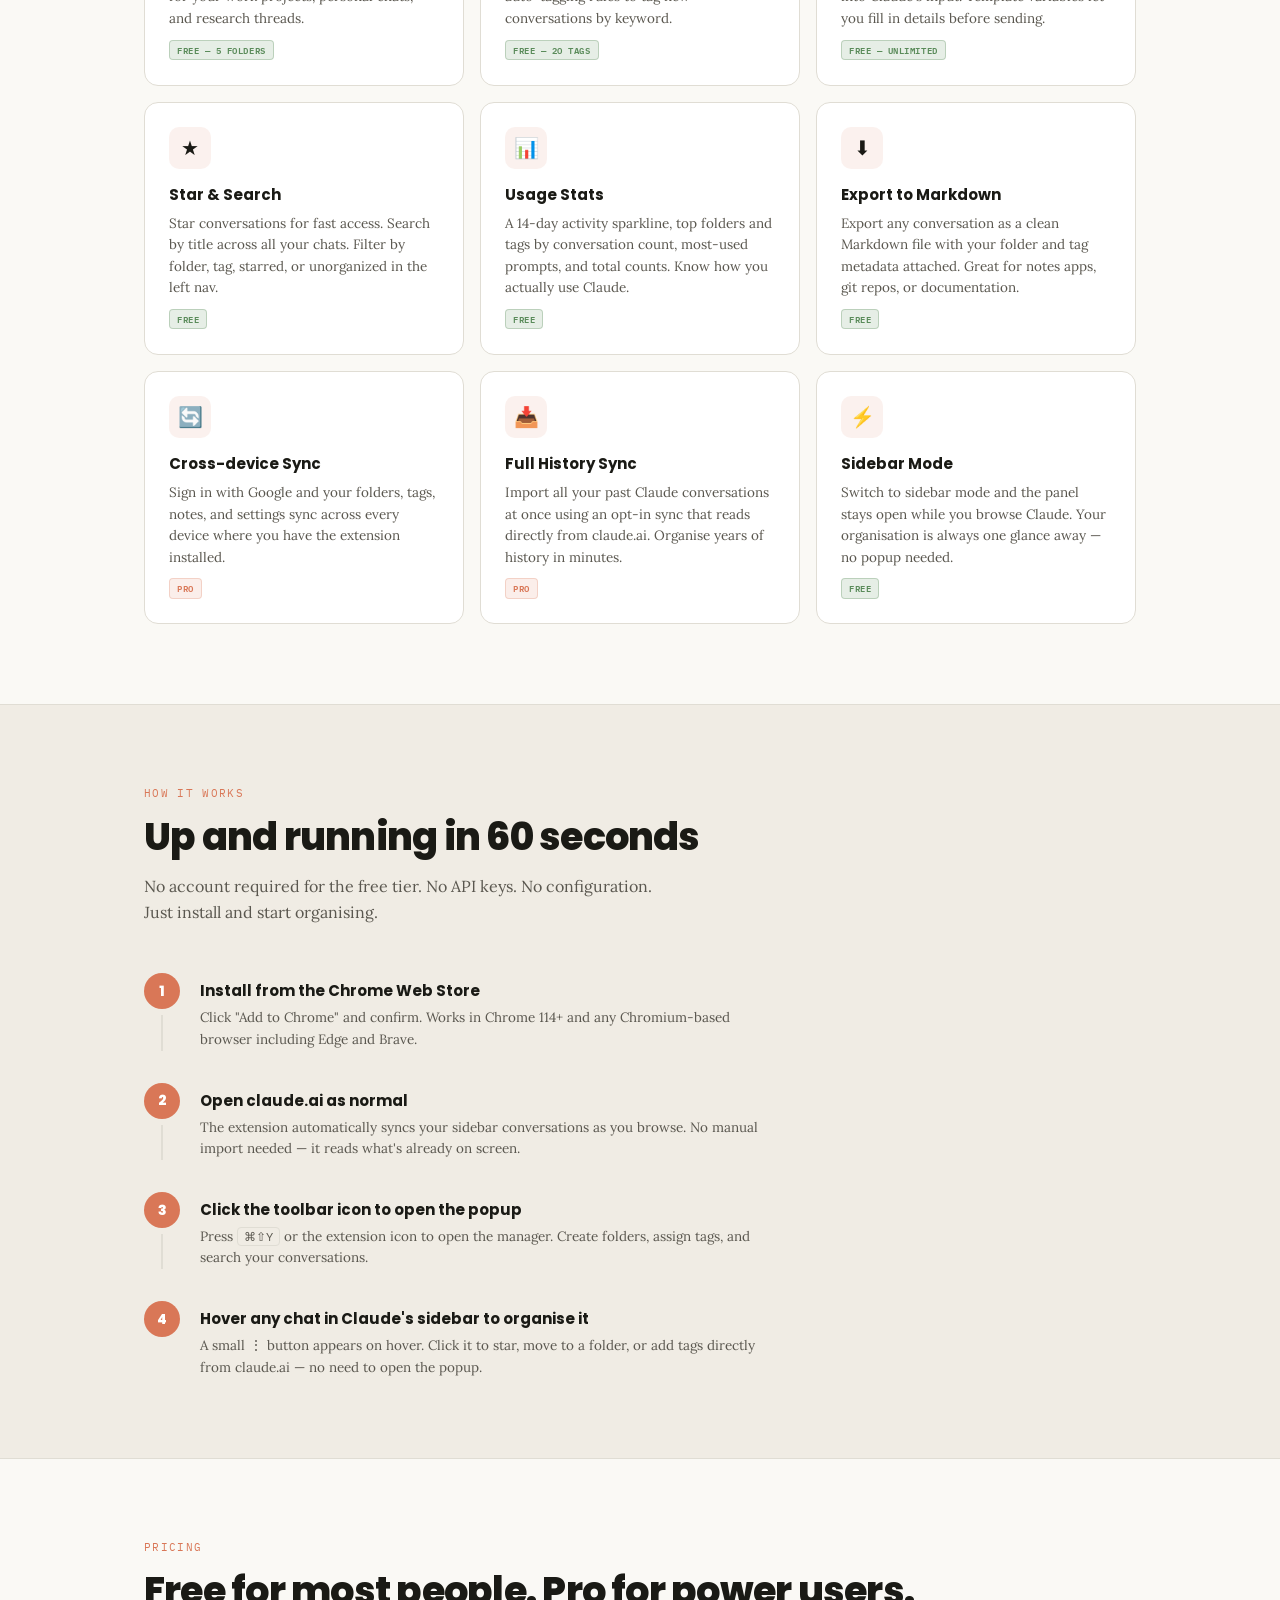
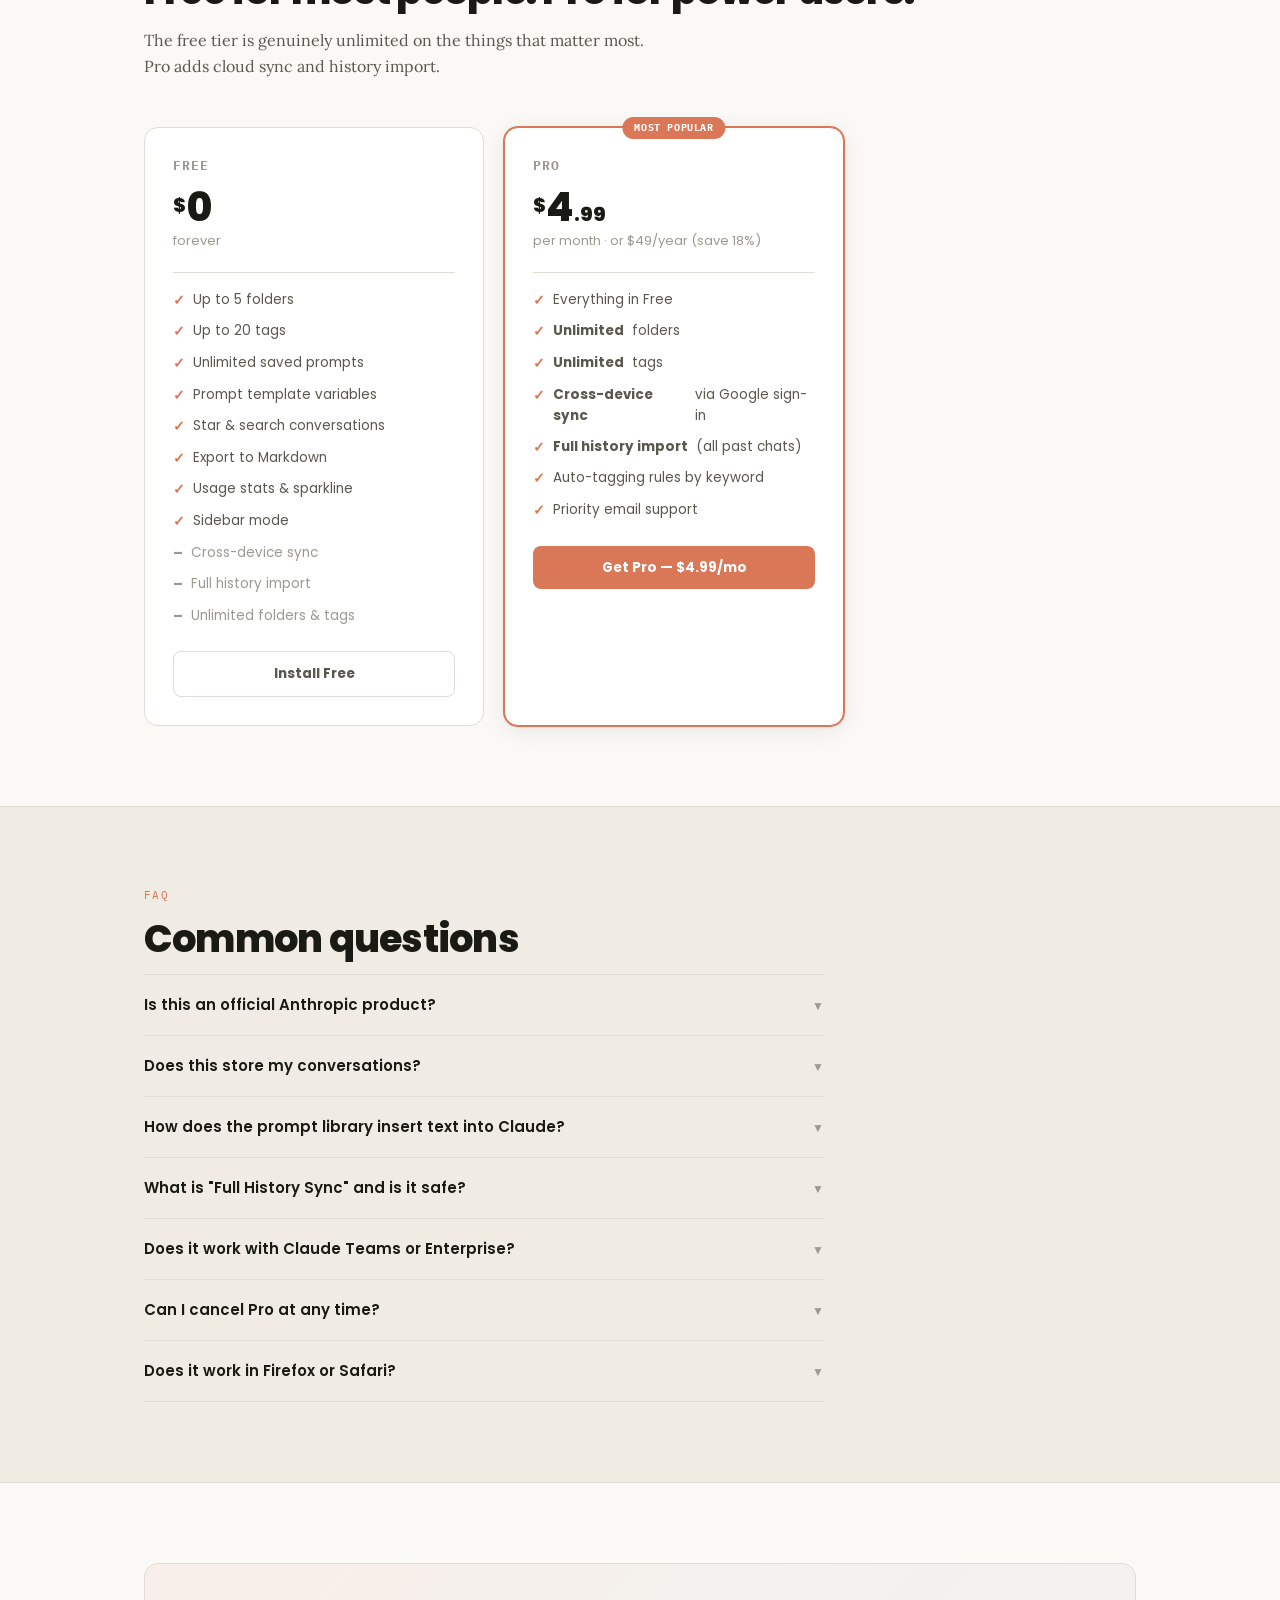
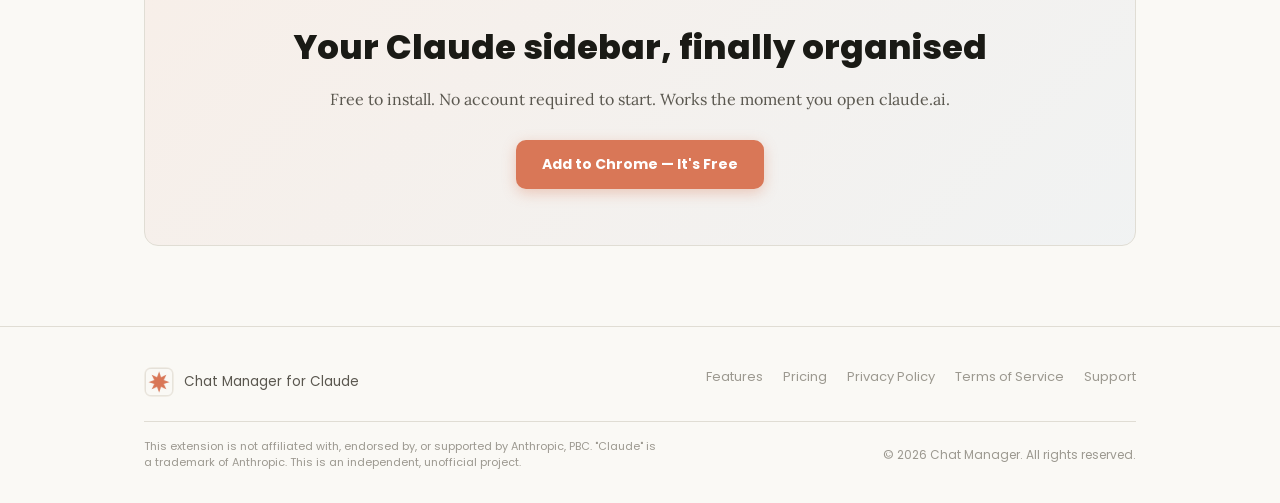
==== commit 36bfa53f: "Add files via upload" ====
--- a/index.html
+++ b/index.html
@@ -165,7 +165,7 @@
                                 <div class="carousel-slide">
                                     <img
                                         class="browser-screenshot"
-                                        src="stats.png"
+                                        src="new-stat.png"
                                         alt="Chat Manager — Usage stats view"
                                     />
                                     <div class="slide-caption">
@@ -288,9 +288,8 @@
                         font-family: var(--font-mono);
                     "
                 >
-                    <span>✦ Unofficial extension</span>
                     <span>✦ No chat content stored</span>
-                    <span>✦ Works in Chrome &amp; Edge</span>
+                    <span>✦ Works in All Chromium-based browsers</span>
                 </div>
             </div>
         </div>
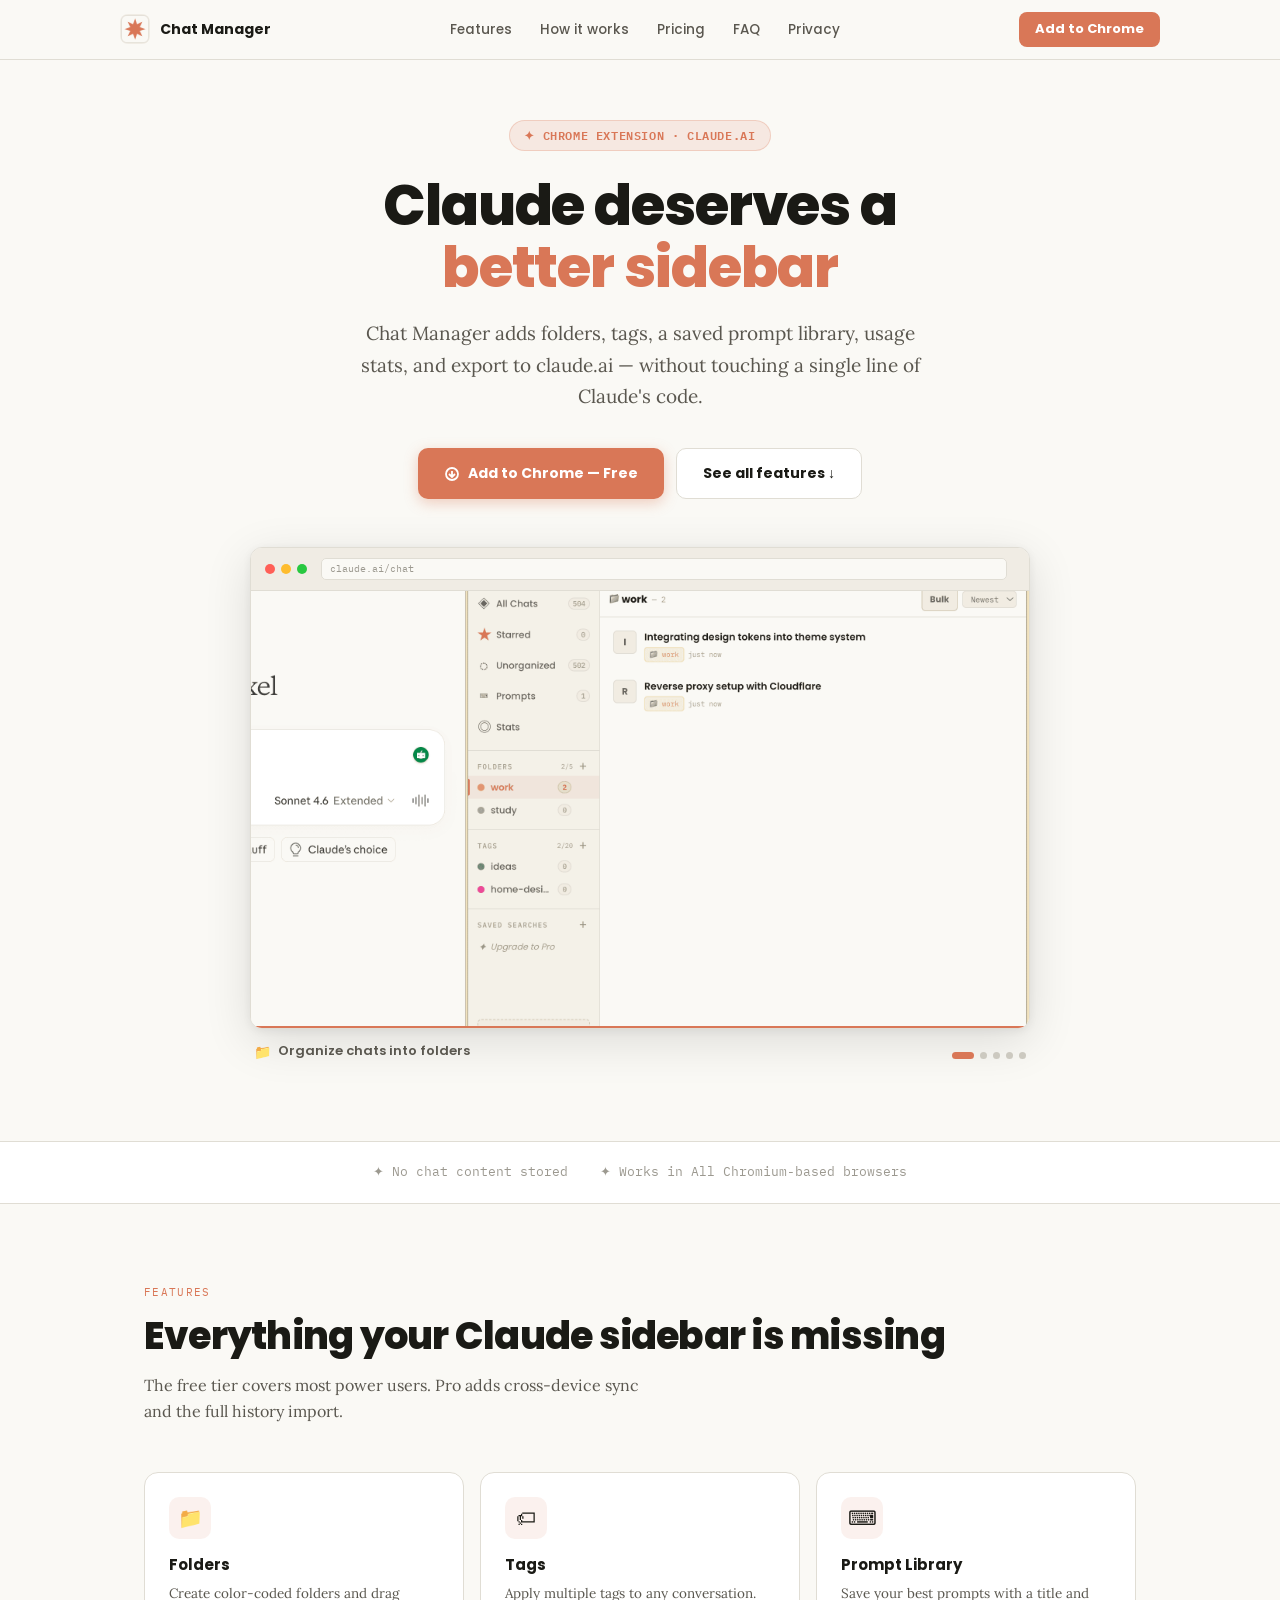
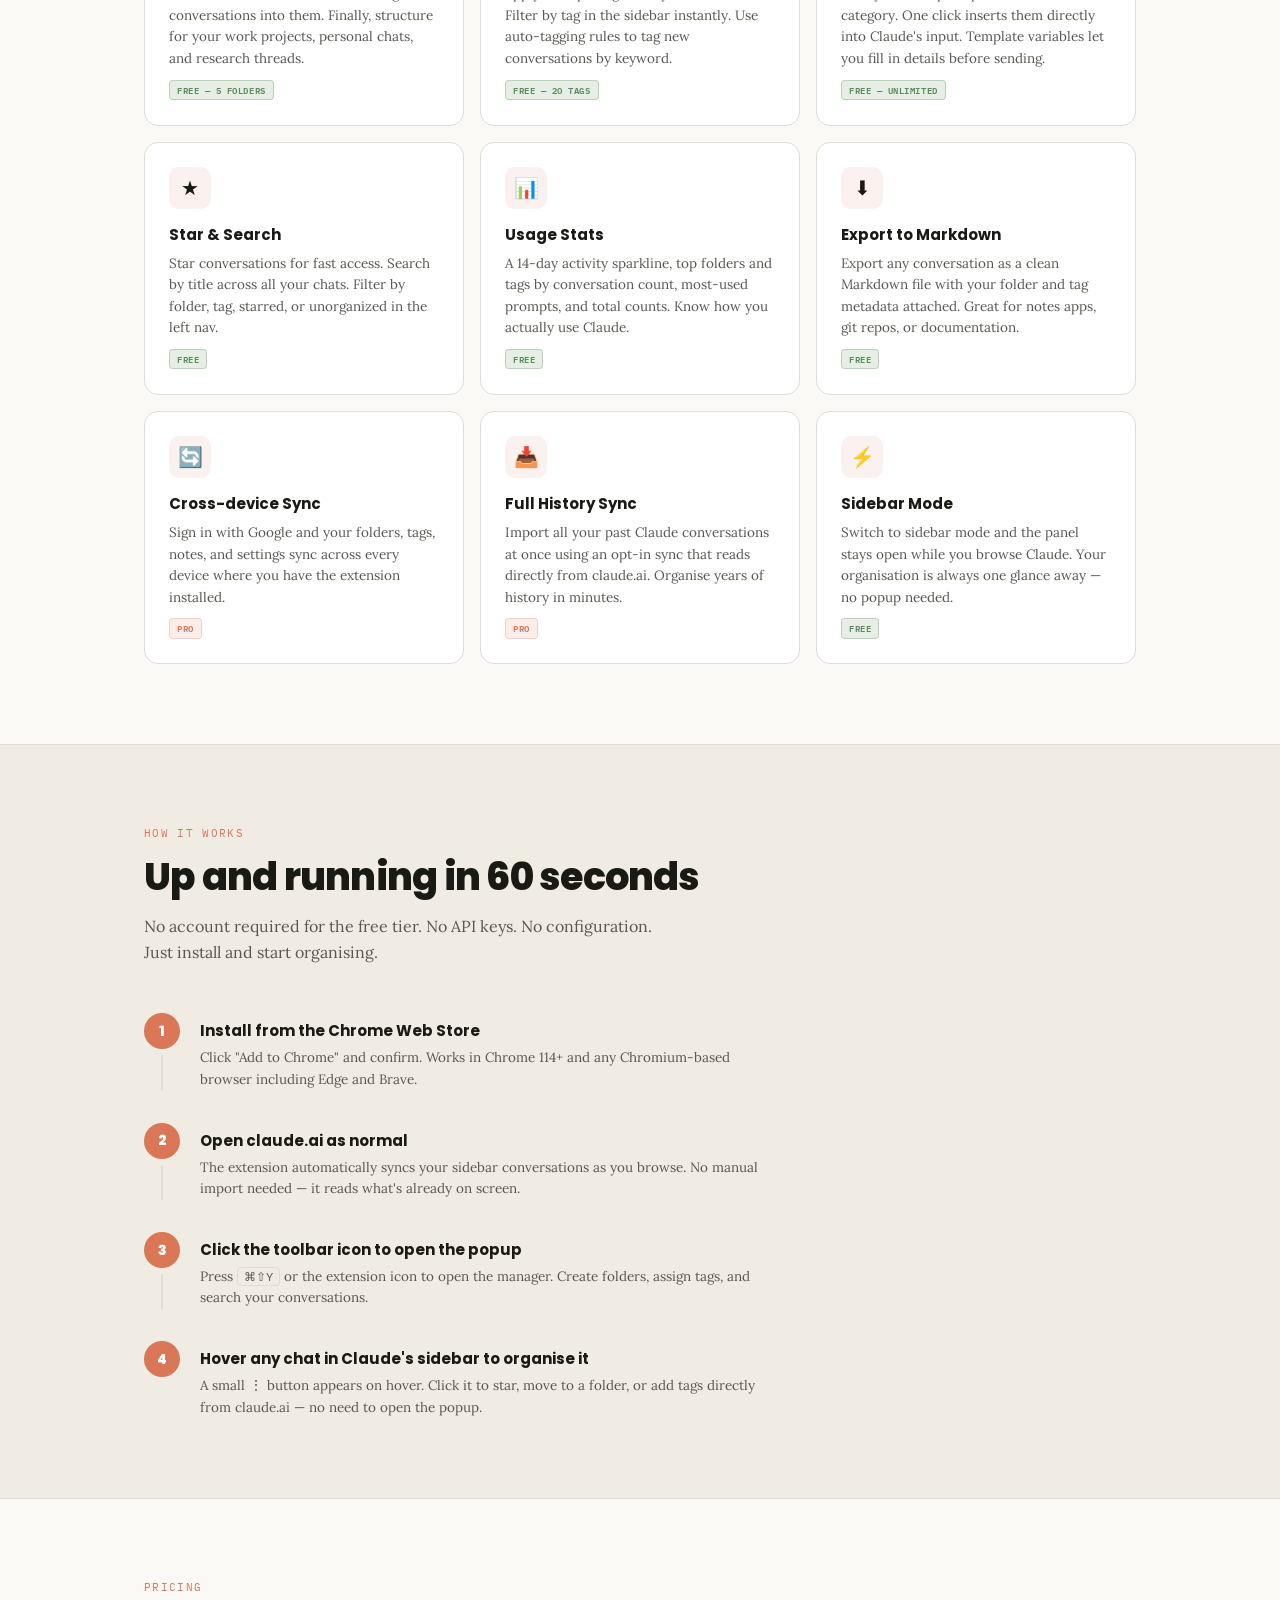
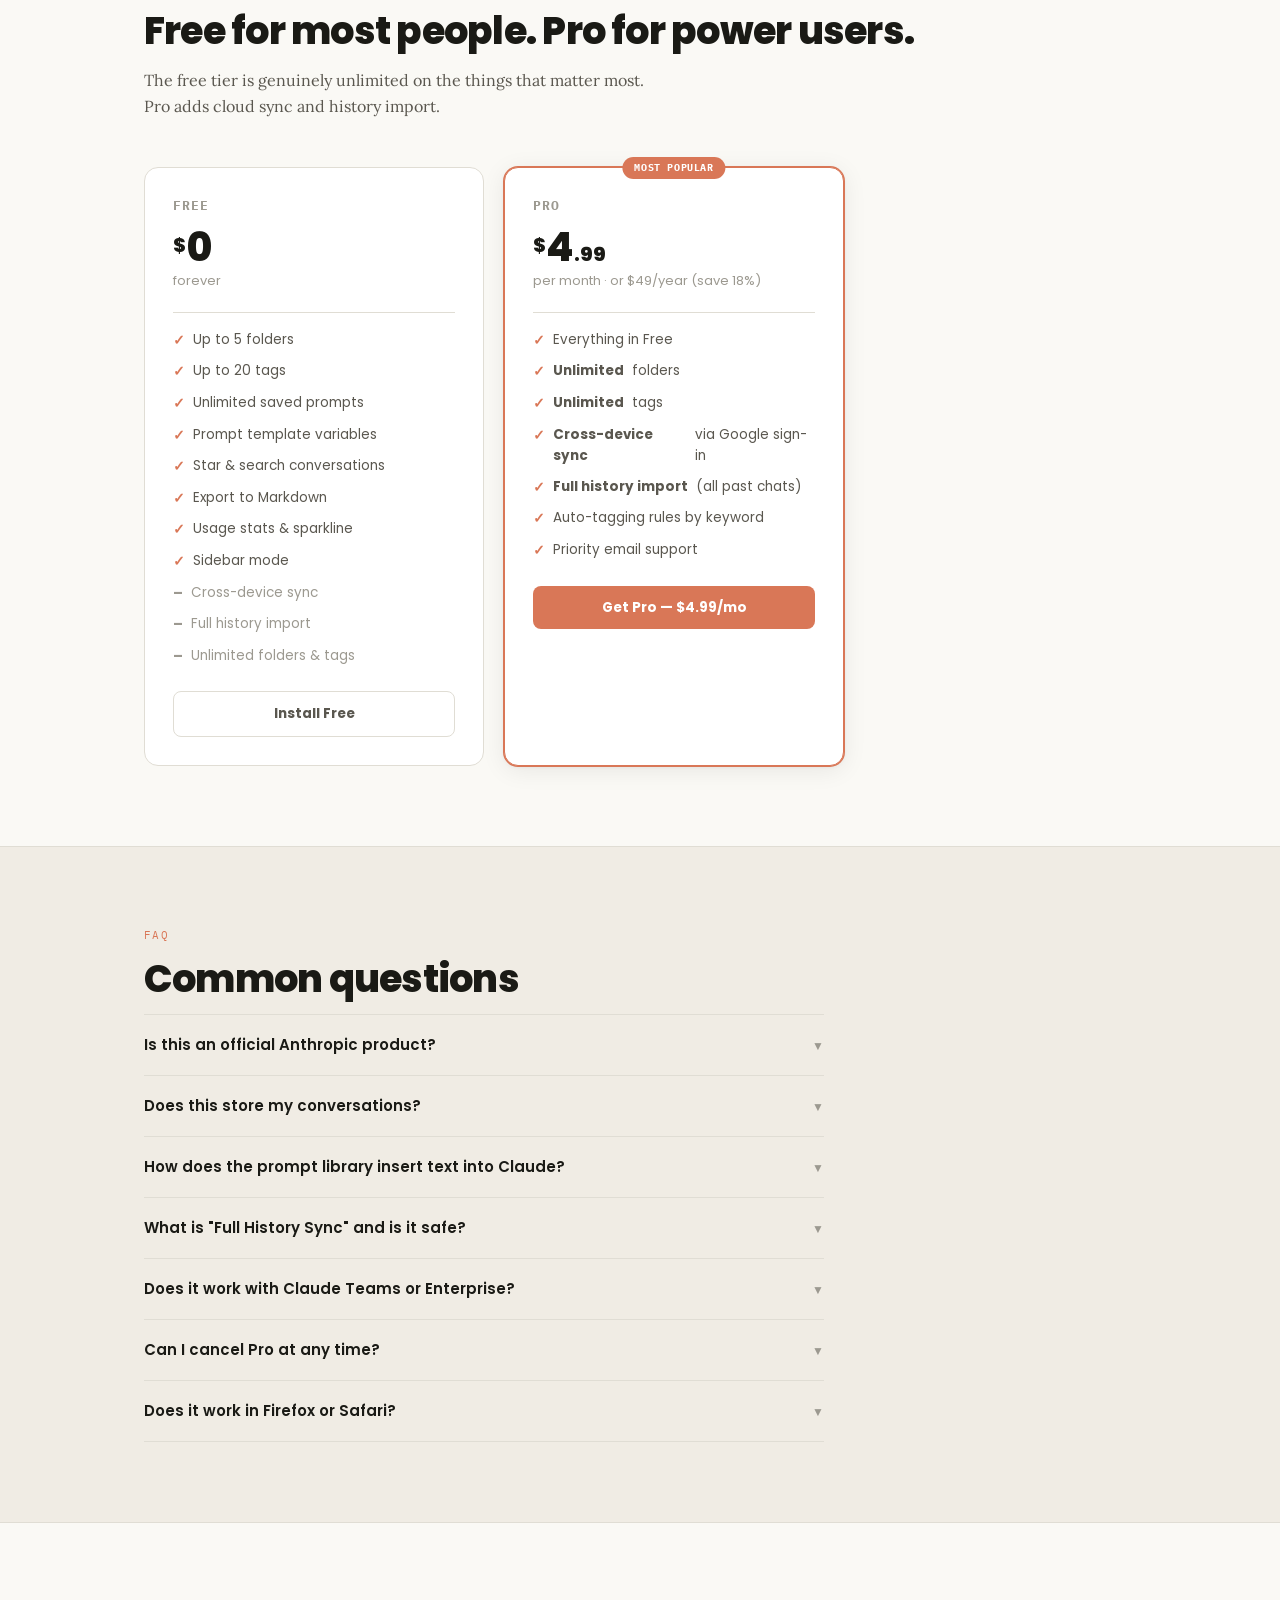
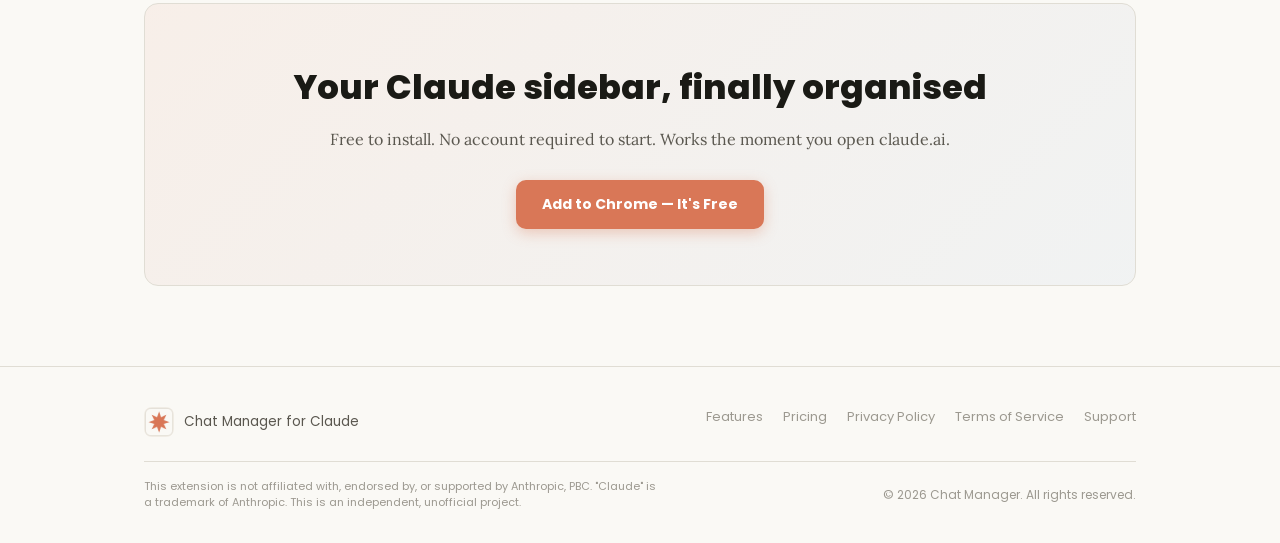
==== commit e0cdb00d: "Add files via upload" ====
--- a/index.html
+++ b/index.html
@@ -17,7 +17,6 @@
         <meta property="og:url" content="https://uy-scuti100.github.io/ccm/" />
         <link rel="canonical" href="https://uy-scuti100.github.io/ccm/" />
         <link rel="preconnect" href="https://fonts.googleapis.com" />
-        <!-- or better for modern browsers: -->
         <link rel="icon" href="icon.svg" type="image/svg+xml" />
         <link rel="icon" href="icon16.png" sizes="16x16" type="image/png" />
         <link rel="preconnect" href="https://fonts.gstatic.com" crossorigin />
@@ -50,13 +49,6 @@
                     <a class="nav-link" href="privacy.html">Privacy</a>
                 </div>
                 <div style="display: flex; gap: 8px; align-items: center">
-                    <!--<button
-                        class="theme-toggle"
-                        id="theme-toggle"
-                        title="Toggle theme"
-                    >
-                        🌙
-                    </button>-->
                     <a
                         class="nav-cta"
                         href="https://chrome.google.com/webstore"
@@ -64,7 +56,91 @@
                         rel="noopener"
                         >Add to Chrome
                     </a>
-                </div>
+                    <!-- Hamburger — mobile only -->
+                    <button
+                        class="nav-hamburger"
+                        id="navHamburger"
+                        aria-label="Open menu"
+                        aria-expanded="false"
+                        aria-controls="mobileNav"
+                    >
+                        <span class="hamburger-bar"></span>
+                        <span class="hamburger-bar"></span>
+                        <span class="hamburger-bar"></span>
+                    </button>
+                </div>
+            </div>
+        </nav>
+
+        <!-- ═══ MOBILE NAV OVERLAY ═══ -->
+        <div
+            class="mobile-nav-backdrop"
+            id="mobileNavBackdrop"
+            aria-hidden="true"
+        ></div>
+        <nav class="mobile-nav" id="mobileNav" aria-hidden="true">
+            <div class="mobile-nav-header">
+                <a class="nav-brand" href="/" style="text-decoration: none">
+                    <div class="nav-brand-icon">
+                        <img
+                            src="icon128.png"
+                            alt="Chat Manager logo"
+                            width="28px"
+                            height="28px"
+                        />
+                    </div>
+                    <span class="nav-brand-name">Chat Manager</span>
+                </a>
+                <button
+                    class="mobile-nav-close"
+                    id="mobileNavClose"
+                    aria-label="Close menu"
+                >
+                    <svg
+                        width="18"
+                        height="18"
+                        viewBox="0 0 18 18"
+                        fill="none"
+                        stroke="currentColor"
+                        stroke-width="2.2"
+                        stroke-linecap="round"
+                    >
+                        <line x1="3" y1="3" x2="15" y2="15" />
+                        <line x1="15" y1="3" x2="3" y2="15" />
+                    </svg>
+                </button>
+            </div>
+            <div class="mobile-nav-links">
+                <a class="mobile-nav-link" href="#features">
+                    <span class="mobile-nav-link-icon">✦</span> Features
+                </a>
+                <a class="mobile-nav-link" href="#how-it-works">
+                    <span class="mobile-nav-link-icon">✦</span> How it works
+                </a>
+                <a class="mobile-nav-link" href="#pricing">
+                    <span class="mobile-nav-link-icon">✦</span> Pricing
+                </a>
+                <a class="mobile-nav-link" href="#faq">
+                    <span class="mobile-nav-link-icon">✦</span> FAQ
+                </a>
+                <a class="mobile-nav-link" href="privacy.html">
+                    <span class="mobile-nav-link-icon">✦</span> Privacy
+                </a>
+            </div>
+            <div class="mobile-nav-footer">
+                <a
+                    class="btn btn-primary"
+                    href="https://chrome.google.com/webstore"
+                    target="_blank"
+                    rel="noopener"
+                    style="width: 100%; justify-content: center"
+                >
+                    Add to Chrome — Free
+                </a>
+                <p class="mobile-nav-disclaimer">
+                    No chat content stored · Works in all Chromium-based
+                    browsers
+                </p>
             </div>
         </nav>
 
@@ -126,12 +202,6 @@
                                         src="chats-into-folders.png"
                                         alt="Chat Manager — Folders and sidebar view"
                                     />
-                                    <div class="slide-caption">
-                                        <span class="slide-caption-icon"
-                                            >📁</span
-                                        >
-                                        <span>Organize chats into folders</span>
-                                    </div>
                                 </div>
                                 <div class="carousel-slide">
                                     <img
@@ -139,12 +209,6 @@
                                         src="tag-filter.png"
                                         alt="Chat Manager — Tags and search view"
                                     />
-                                    <div class="slide-caption">
-                                        <span class="slide-caption-icon"
-                                            >🏷️</span
-                                        >
-                                        <span>Tag &amp; filter with ease</span>
-                                    </div>
                                 </div>
                                 <div class="carousel-slide">
                                     <img
@@ -152,15 +216,6 @@
                                         src="prompt-modal.png"
                                         alt="Chat Manager — Prompt library view"
                                     />
-                                    <div class="slide-caption">
-                                        <span class="slide-caption-icon"
-                                            >⚡</span
-                                        >
-                                        <span
-                                            >Save &amp; reuse your best
-                                            prompts</span
-                                        >
-                                    </div>
                                 </div>
                                 <div class="carousel-slide">
                                     <img
@@ -168,12 +223,6 @@
                                         src="new-stat.png"
                                         alt="Chat Manager — Usage stats view"
                                     />
-                                    <div class="slide-caption">
-                                        <span class="slide-caption-icon"
-                                            >📊</span
-                                        >
-                                        <span>Track your usage stats</span>
-                                    </div>
                                 </div>
                                 <div class="carousel-slide">
                                     <img
@@ -181,15 +230,6 @@
                                         src="pup-decision.png"
                                         alt="Chat Manager — Sidebar and popup view"
                                     />
-                                    <div class="slide-caption">
-                                        <span class="slide-caption-icon"
-                                            >🪟</span
-                                        >
-                                        <span
-                                            >Use as a sidebar or popup — your
-                                            choice</span
-                                        >
-                                    </div>
                                 </div>
                             </div>
 
@@ -229,30 +269,6 @@
                                 </svg>
                             </button>
 
-                            <!-- Dot indicators -->
-                            <div class="carousel-dots">
-                                <button
-                                    class="carousel-dot active"
-                                    aria-label="Slide 1"
-                                ></button>
-                                <button
-                                    class="carousel-dot"
-                                    aria-label="Slide 2"
-                                ></button>
-                                <button
-                                    class="carousel-dot"
-                                    aria-label="Slide 3"
-                                ></button>
-                                <button
-                                    class="carousel-dot"
-                                    aria-label="Slide 4"
-                                ></button>
-                                <button
-                                    class="carousel-dot"
-                                    aria-label="Slide 5"
-                                ></button>
-                            </div>
-
                             <!-- Progress bar -->
                             <div class="carousel-progress">
                                 <div
@@ -261,6 +277,54 @@
                                 ></div>
                             </div>
                         </div>
+                    </div>
+                </div>
+
+                <!-- ═══ CAROUSEL FOOTER BAR ═══ -->
+                <div class="carousel-footer">
+                    <div class="carousel-captions">
+                        <div class="slide-caption active">
+                            <span class="slide-caption-icon">📁</span>
+                            <span>Organize chats into folders</span>
+                        </div>
+                        <div class="slide-caption">
+                            <span class="slide-caption-icon">🏷️</span>
+                            <span>Tag &amp; filter with ease</span>
+                        </div>
+                        <div class="slide-caption">
+                            <span class="slide-caption-icon">⚡</span>
+                            <span>Save &amp; reuse your best prompts</span>
+                        </div>
+                        <div class="slide-caption">
+                            <span class="slide-caption-icon">📊</span>
+                            <span>Track your usage stats</span>
+                        </div>
+                        <div class="slide-caption">
+                            <span class="slide-caption-icon">🪟</span>
+                            <span>Use as a sidebar or popup — your choice</span>
+                        </div>
+                    </div>
+                    <div class="carousel-dots">
+                        <button
+                            class="carousel-dot active"
+                            aria-label="Slide 1"
+                        ></button>
+                        <button
+                            class="carousel-dot"
+                            aria-label="Slide 2"
+                        ></button>
+                        <button
+                            class="carousel-dot"
+                            aria-label="Slide 3"
+                        ></button>
+                        <button
+                            class="carousel-dot"
+                            aria-label="Slide 4"
+                        ></button>
+                        <button
+                            class="carousel-dot"
+                            aria-label="Slide 5"
+                        ></button>
                     </div>
                 </div>
             </div>
@@ -802,13 +866,56 @@
             });
             loadTheme();
 
+            // ─── MOBILE NAV ─────────────────────────────────
+            (function () {
+                const hamburger = document.getElementById("navHamburger");
+                const closeBtn = document.getElementById("mobileNavClose");
+                const mobileNav = document.getElementById("mobileNav");
+                const backdrop = document.getElementById("mobileNavBackdrop");
+
+                function openNav() {
+                    mobileNav.classList.add("is-open");
+                    backdrop.classList.add("is-visible");
+                    document.body.classList.add("nav-open");
+                    hamburger.setAttribute("aria-expanded", "true");
+                    mobileNav.setAttribute("aria-hidden", "false");
+                    backdrop.setAttribute("aria-hidden", "false");
+                }
+
+                function closeNav() {
+                    mobileNav.classList.remove("is-open");
+                    backdrop.classList.remove("is-visible");
+                    document.body.classList.remove("nav-open");
+                    hamburger.setAttribute("aria-expanded", "false");
+                    mobileNav.setAttribute("aria-hidden", "true");
+                    backdrop.setAttribute("aria-hidden", "true");
+                }
+
+                hamburger?.addEventListener("click", openNav);
+                closeBtn?.addEventListener("click", closeNav);
+                backdrop?.addEventListener("click", closeNav);
+
+                // Close when a nav link is tapped
+                mobileNav
+                    ?.querySelectorAll(".mobile-nav-link")
+                    .forEach((link) => {
+                        link.addEventListener("click", closeNav);
+                    });
+
+                // Close on Escape
+                document.addEventListener("keydown", (e) => {
+                    if (e.key === "Escape") closeNav();
+                });
+            })();
+
             // ─── HERO CAROUSEL ──────────────────────────────
             (function () {
                 const carousel = document.getElementById("heroCarousel");
                 if (!carousel) return;
 
                 const slides = carousel.querySelectorAll(".carousel-slide");
-                const dots = carousel.querySelectorAll(".carousel-dot");
+                const dots = document.querySelectorAll(".carousel-dot");
+                const captions = document.querySelectorAll(".slide-caption");
                 const progressBar = document.getElementById(
                     "carouselProgressBar",
                 );
@@ -823,9 +930,11 @@
                 function goTo(index) {
                     slides[current].classList.remove("active");
                     dots[current].classList.remove("active");
+                    captions[current].classList.remove("active");
                     current = (index + slides.length) % slides.length;
                     slides[current].classList.add("active");
                     dots[current].classList.add("active");
+                    captions[current].classList.add("active");
                     restartProgress();
                 }
 
--- a/style.css
+++ b/style.css
@@ -423,45 +423,86 @@
     transform: scale(1.025);
 }
 
-/* Slide caption */
+/* Slide captions — now live below the carousel */
+.carousel-footer {
+    display: flex;
+    align-items: center;
+    justify-content: space-between;
+    gap: 12px;
+    padding: 12px 4px 0;
+    max-width: 780px;
+    margin: 0 auto;
+}
+
+.carousel-captions {
+    position: relative;
+    flex: 1;
+    min-height: 28px;
+}
+
 .slide-caption {
     position: absolute;
-    bottom: 16px;
-    left: 50%;
-    transform: translateX(-50%) translateY(8px);
+    top: 0;
+    left: 0;
     display: inline-flex;
     align-items: center;
-    gap: 8px;
-    background: rgba(20, 20, 19, 0.72);
-    backdrop-filter: blur(10px);
-    -webkit-backdrop-filter: blur(10px);
-    border: 1px solid rgba(255, 255, 255, 0.1);
-    color: #f0ece4;
-    font-size: 12px;
+    gap: 7px;
+    font-size: 13px;
     font-weight: 600;
     font-family: var(--font-ui);
-    padding: 6px 14px;
-    border-radius: 100px;
+    color: var(--text2);
     white-space: nowrap;
     opacity: 0;
+    transform: translateY(5px);
     transition:
-        opacity 0.4s ease 0.3s,
-        transform 0.4s ease 0.3s;
-    letter-spacing: 0.02em;
-    z-index: 2;
-}
-
-.carousel-slide.active .slide-caption {
+        opacity 0.35s ease,
+        transform 0.35s ease;
+    pointer-events: none;
+}
+
+.slide-caption.active {
     opacity: 1;
-    transform: translateX(-50%) translateY(0);
+    transform: translateY(0);
+    pointer-events: auto;
 }
 
 .slide-caption-icon {
-    font-size: 13px;
+    font-size: 14px;
     line-height: 1;
 }
 
-/* Prev / Next buttons */
+/* Dot indicators */
+.carousel-dots {
+    display: flex;
+    gap: 6px;
+    align-items: center;
+    flex-shrink: 0;
+}
+
+.carousel-dot {
+    width: 7px;
+    height: 7px;
+    border-radius: 50%;
+    background: var(--border2);
+    border: none;
+    cursor: pointer;
+    transition:
+        background 0.25s ease,
+        transform 0.2s ease,
+        width 0.3s cubic-bezier(0.4, 0, 0.2, 1);
+    padding: 0;
+}
+
+.carousel-dot:hover {
+    background: var(--muted);
+    transform: scale(1.2);
+}
+
+.carousel-dot.active {
+    background: var(--accent);
+    width: 22px;
+    border-radius: 4px;
+}
 .carousel-btn {
     position: absolute;
     top: 50%;
@@ -511,42 +552,7 @@
     right: 12px;
 }
 
-/* Dot indicators */
-.carousel-dots {
-    position: absolute;
-    bottom: 14px;
-    right: 16px;
-    display: flex;
-    gap: 6px;
-    z-index: 10;
-}
-
-.carousel-dot {
-    width: 7px;
-    height: 7px;
-    border-radius: 50%;
-    background: rgba(255, 255, 255, 0.35);
-    border: none;
-    cursor: pointer;
-    transition:
-        background 0.25s ease,
-        transform 0.2s ease,
-        width 0.3s cubic-bezier(0.4, 0, 0.2, 1);
-    padding: 0;
-}
-
-.carousel-dot:hover {
-    background: rgba(255, 255, 255, 0.65);
-    transform: scale(1.2);
-}
-
-.carousel-dot.active {
-    background: var(--accent);
-    width: 22px;
-    border-radius: 4px;
-}
-
-/* Progress bar */
+/* Prev / Next buttons */
 .carousel-progress {
     position: absolute;
     bottom: 0;
@@ -1116,4 +1122,206 @@
         max-width: 280px;
         justify-content: center;
     }
-}
+    .carousel-footer {
+        padding: 10px 2px 0;
+    }
+    .slide-caption {
+        font-size: 12px;
+    }
+}
+
+/* ═══════════════════════════════════════════════════
+   MOBILE NAV
+═══════════════════════════════════════════════════ */
+
+/* Hamburger button — hidden on desktop */
+.nav-hamburger {
+    display: none;
+    flex-direction: column;
+    justify-content: center;
+    align-items: center;
+    gap: 5px;
+    width: 36px;
+    height: 36px;
+    padding: 0;
+    background: transparent;
+    border: 1px solid var(--border);
+    border-radius: 8px;
+    cursor: pointer;
+    flex-shrink: 0;
+    transition:
+        background 0.15s,
+        border-color 0.15s;
+}
+.nav-hamburger:hover {
+    background: var(--surface2);
+    border-color: var(--border2);
+}
+.hamburger-bar {
+    display: block;
+    width: 16px;
+    height: 1.5px;
+    background: var(--text2);
+    border-radius: 2px;
+    transition:
+        transform 0.25s cubic-bezier(0.4, 0, 0.2, 1),
+        opacity 0.2s ease,
+        width 0.2s ease;
+    transform-origin: center;
+}
+
+/* Animate bars → X when open */
+body.nav-open .nav-hamburger .hamburger-bar:nth-child(1) {
+    transform: translateY(6.5px) rotate(45deg);
+}
+body.nav-open .nav-hamburger .hamburger-bar:nth-child(2) {
+    opacity: 0;
+    width: 0;
+}
+body.nav-open .nav-hamburger .hamburger-bar:nth-child(3) {
+    transform: translateY(-6.5px) rotate(-45deg);
+}
+
+/* Backdrop */
+.mobile-nav-backdrop {
+    display: none;
+    position: fixed;
+    inset: 0;
+    background: rgba(26, 26, 21, 0.4);
+    backdrop-filter: blur(2px);
+    -webkit-backdrop-filter: blur(2px);
+    z-index: 200;
+    opacity: 0;
+    transition: opacity 0.3s ease;
+    pointer-events: none;
+}
+.mobile-nav-backdrop.is-visible {
+    opacity: 1;
+    pointer-events: auto;
+}
+
+/* Prevent body scroll when nav is open */
+body.nav-open {
+    overflow: hidden;
+}
+
+/* The drawer itself */
+.mobile-nav {
+    display: none;
+    position: fixed;
+    top: 0;
+    right: 0;
+    bottom: 0;
+    width: min(300px, 88vw);
+    background: var(--bg);
+    border-left: 1px solid var(--border);
+    z-index: 300;
+    flex-direction: column;
+    transform: translateX(100%);
+    transition: transform 0.32s cubic-bezier(0.4, 0, 0.2, 1);
+    box-shadow: -8px 0 32px rgba(0, 0, 0, 0.1);
+    overflow-y: auto;
+    overscroll-behavior: contain;
+}
+.mobile-nav.is-open {
+    transform: translateX(0);
+}
+
+/* Header row inside drawer */
+.mobile-nav-header {
+    display: flex;
+    align-items: center;
+    justify-content: space-between;
+    padding: 16px 20px;
+    border-bottom: 1px solid var(--border);
+    height: var(--nav-h);
+    flex-shrink: 0;
+}
+.mobile-nav-close {
+    width: 32px;
+    height: 32px;
+    display: flex;
+    align-items: center;
+    justify-content: center;
+    background: transparent;
+    border: 1px solid var(--border);
+    border-radius: 8px;
+    color: var(--text2);
+    cursor: pointer;
+    transition:
+        background 0.15s,
+        color 0.15s;
+    flex-shrink: 0;
+}
+.mobile-nav-close:hover {
+    background: var(--surface2);
+    color: var(--text);
+}
+
+/* Nav links list */
+.mobile-nav-links {
+    display: flex;
+    flex-direction: column;
+    padding: 12px 12px;
+    flex: 1;
+    gap: 2px;
+}
+.mobile-nav-link {
+    display: flex;
+    align-items: center;
+    gap: 10px;
+    padding: 13px 14px;
+    border-radius: 10px;
+    font-size: 15px;
+    font-weight: 600;
+    color: var(--text2);
+    text-decoration: none;
+    transition:
+        background 0.14s,
+        color 0.14s;
+}
+.mobile-nav-link:hover {
+    background: var(--surface2);
+    color: var(--text);
+    text-decoration: none;
+}
+.mobile-nav-link-icon {
+    font-size: 9px;
+    color: var(--accent);
+    opacity: 0.7;
+    flex-shrink: 0;
+}
+
+/* Footer area with CTA */
+.mobile-nav-footer {
+    padding: 16px 20px 24px;
+    border-top: 1px solid var(--border);
+    display: flex;
+    flex-direction: column;
+    gap: 12px;
+    flex-shrink: 0;
+}
+.mobile-nav-disclaimer {
+    font-size: 11px;
+    color: var(--muted);
+    font-family: var(--font-mono);
+    text-align: center;
+    line-height: 1.5;
+}
+
+/* Show hamburger + wiring on mobile only */
+@media (max-width: 768px) {
+    .nav-hamburger {
+        display: flex;
+    }
+    .mobile-nav-backdrop,
+    .mobile-nav {
+        display: flex;
+    }
+    /* Hide the desktop CTA in the nav on very small screens to avoid crowding */
+    @media (max-width: 380px) {
+        .nav-cta {
+            display: none;
+        }
+    }
+}
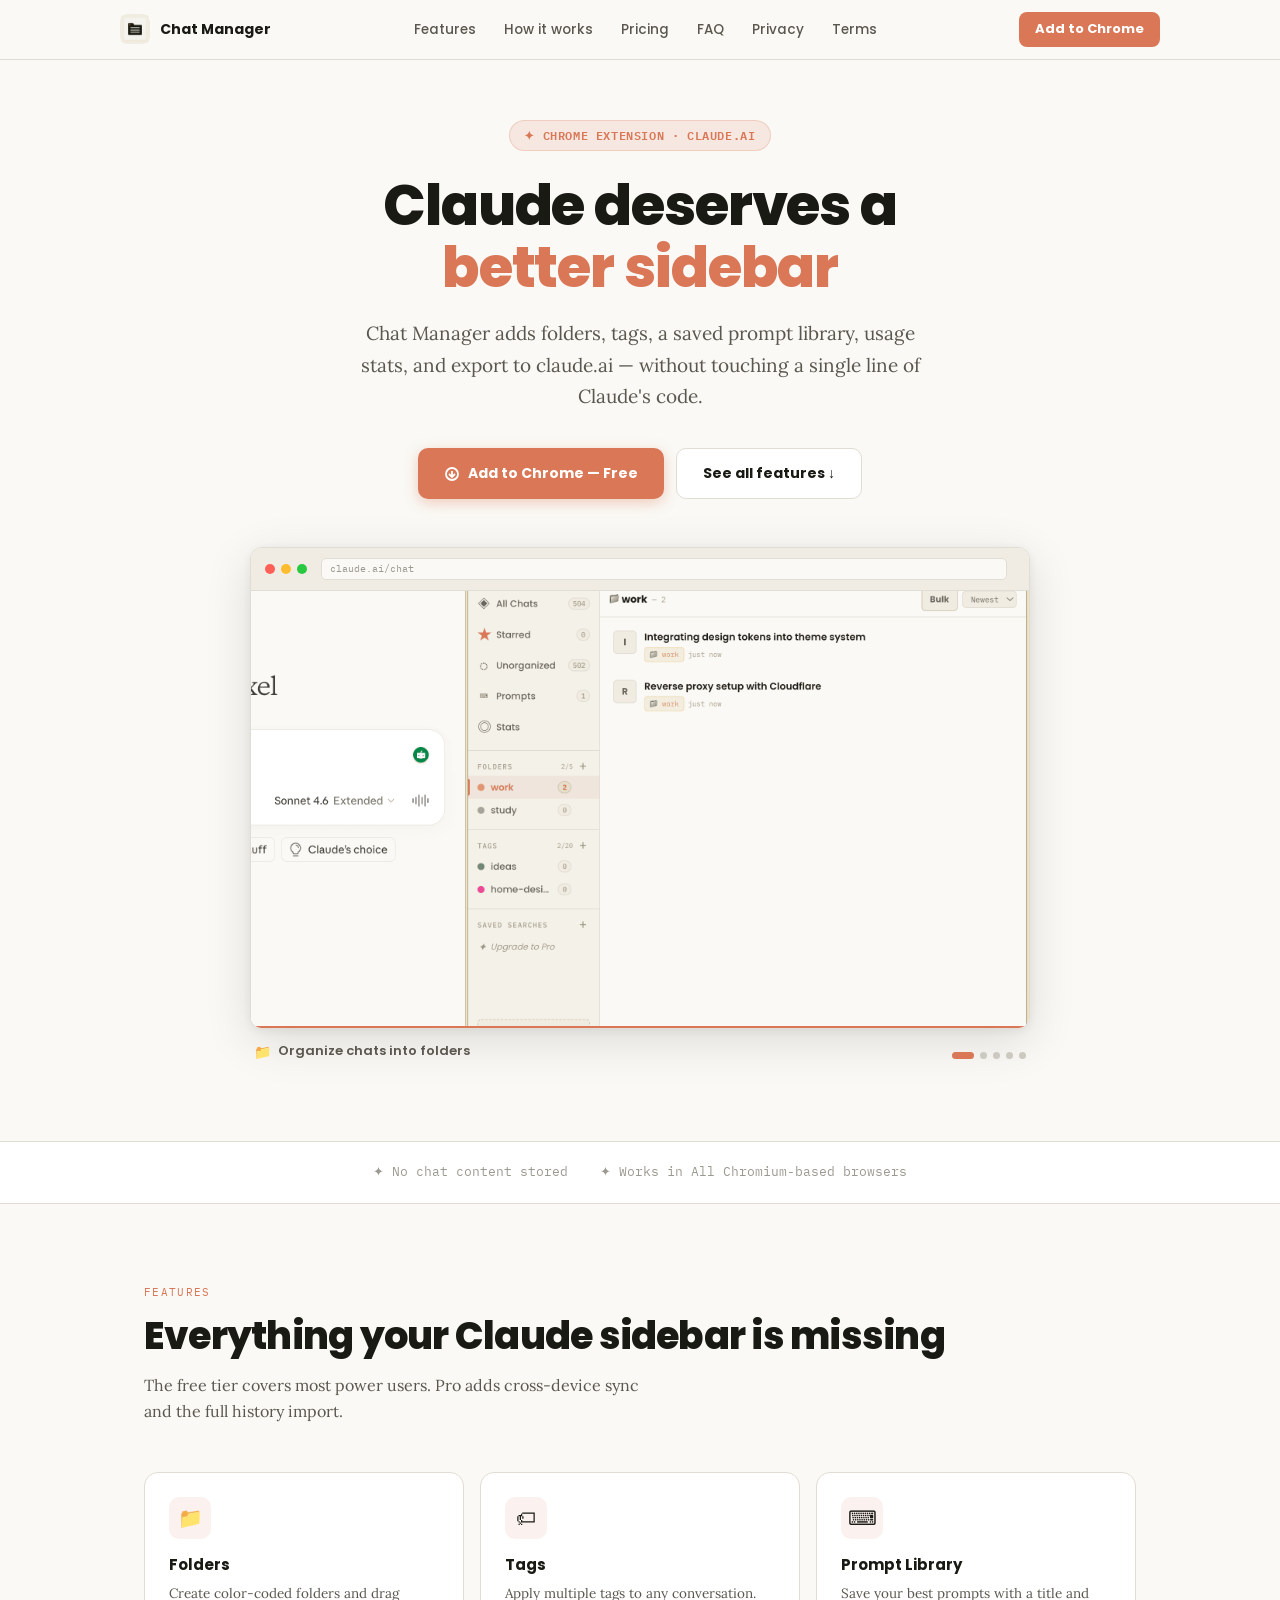
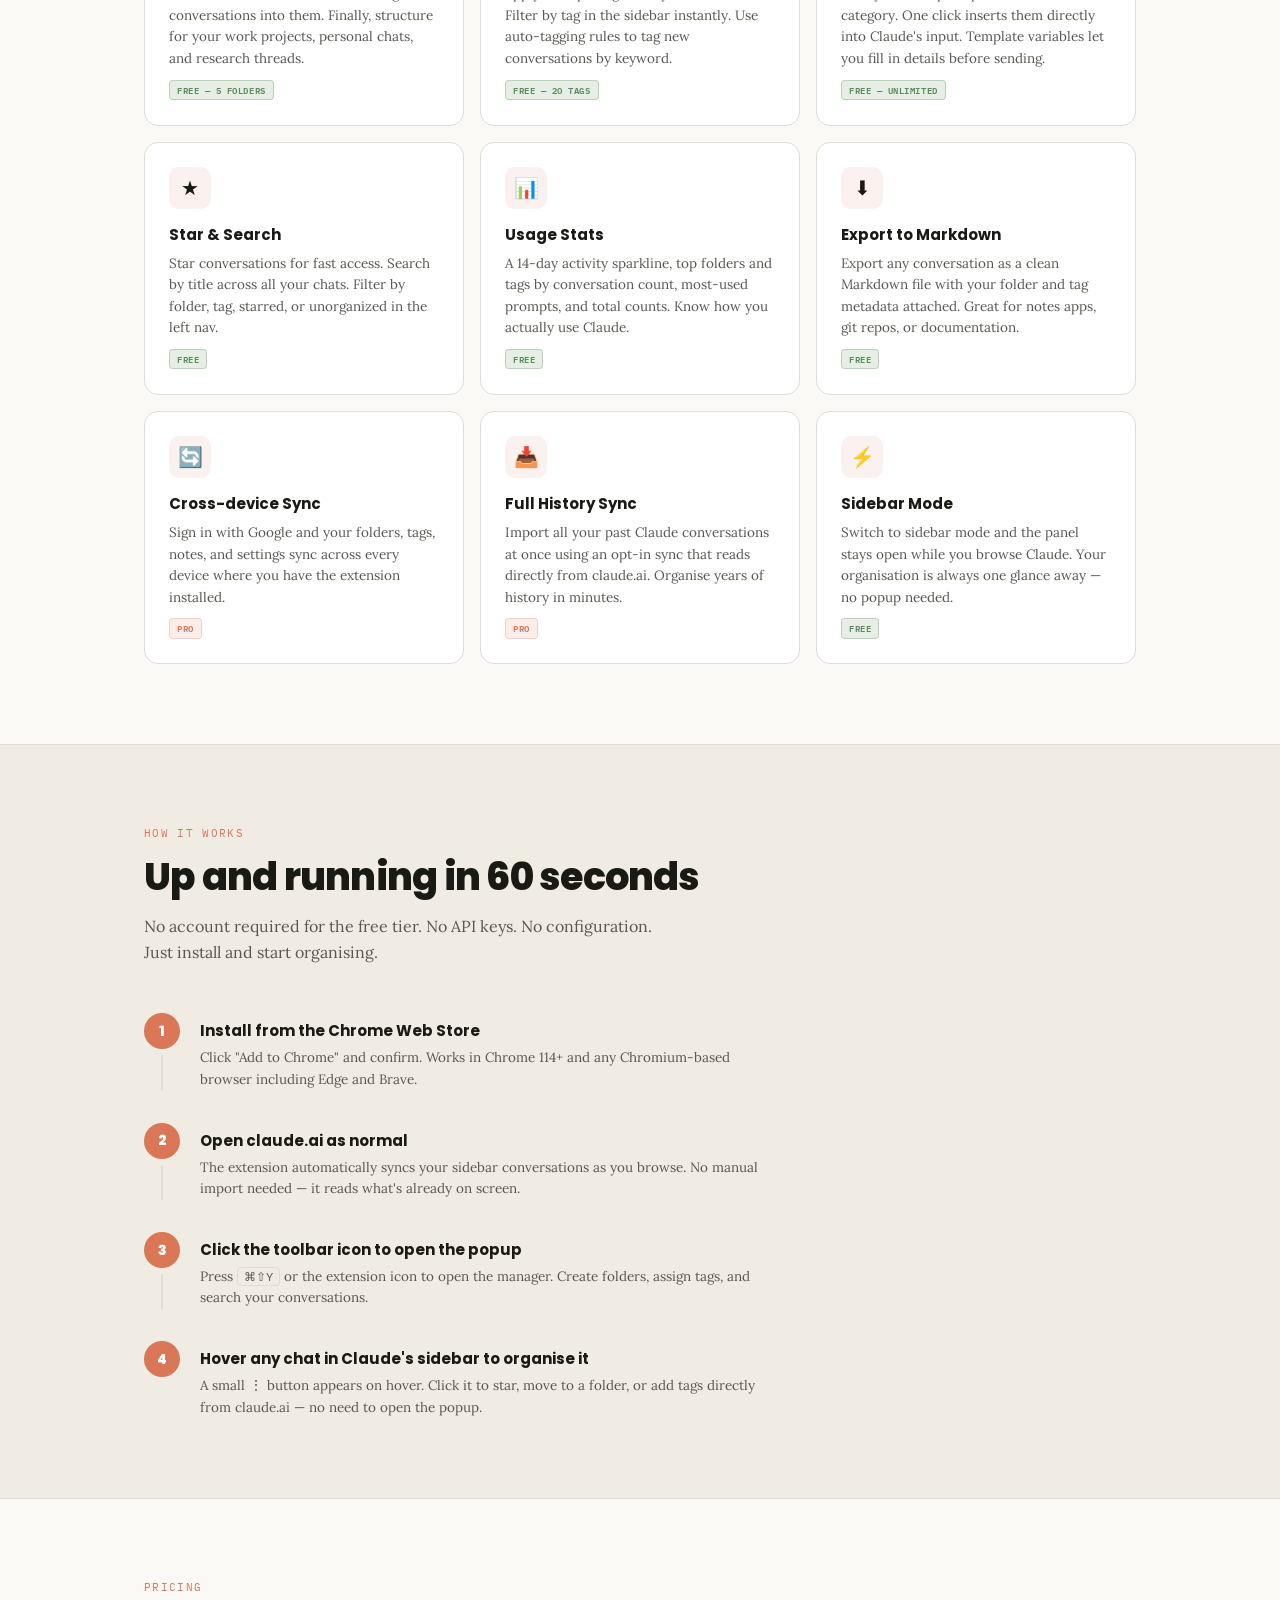
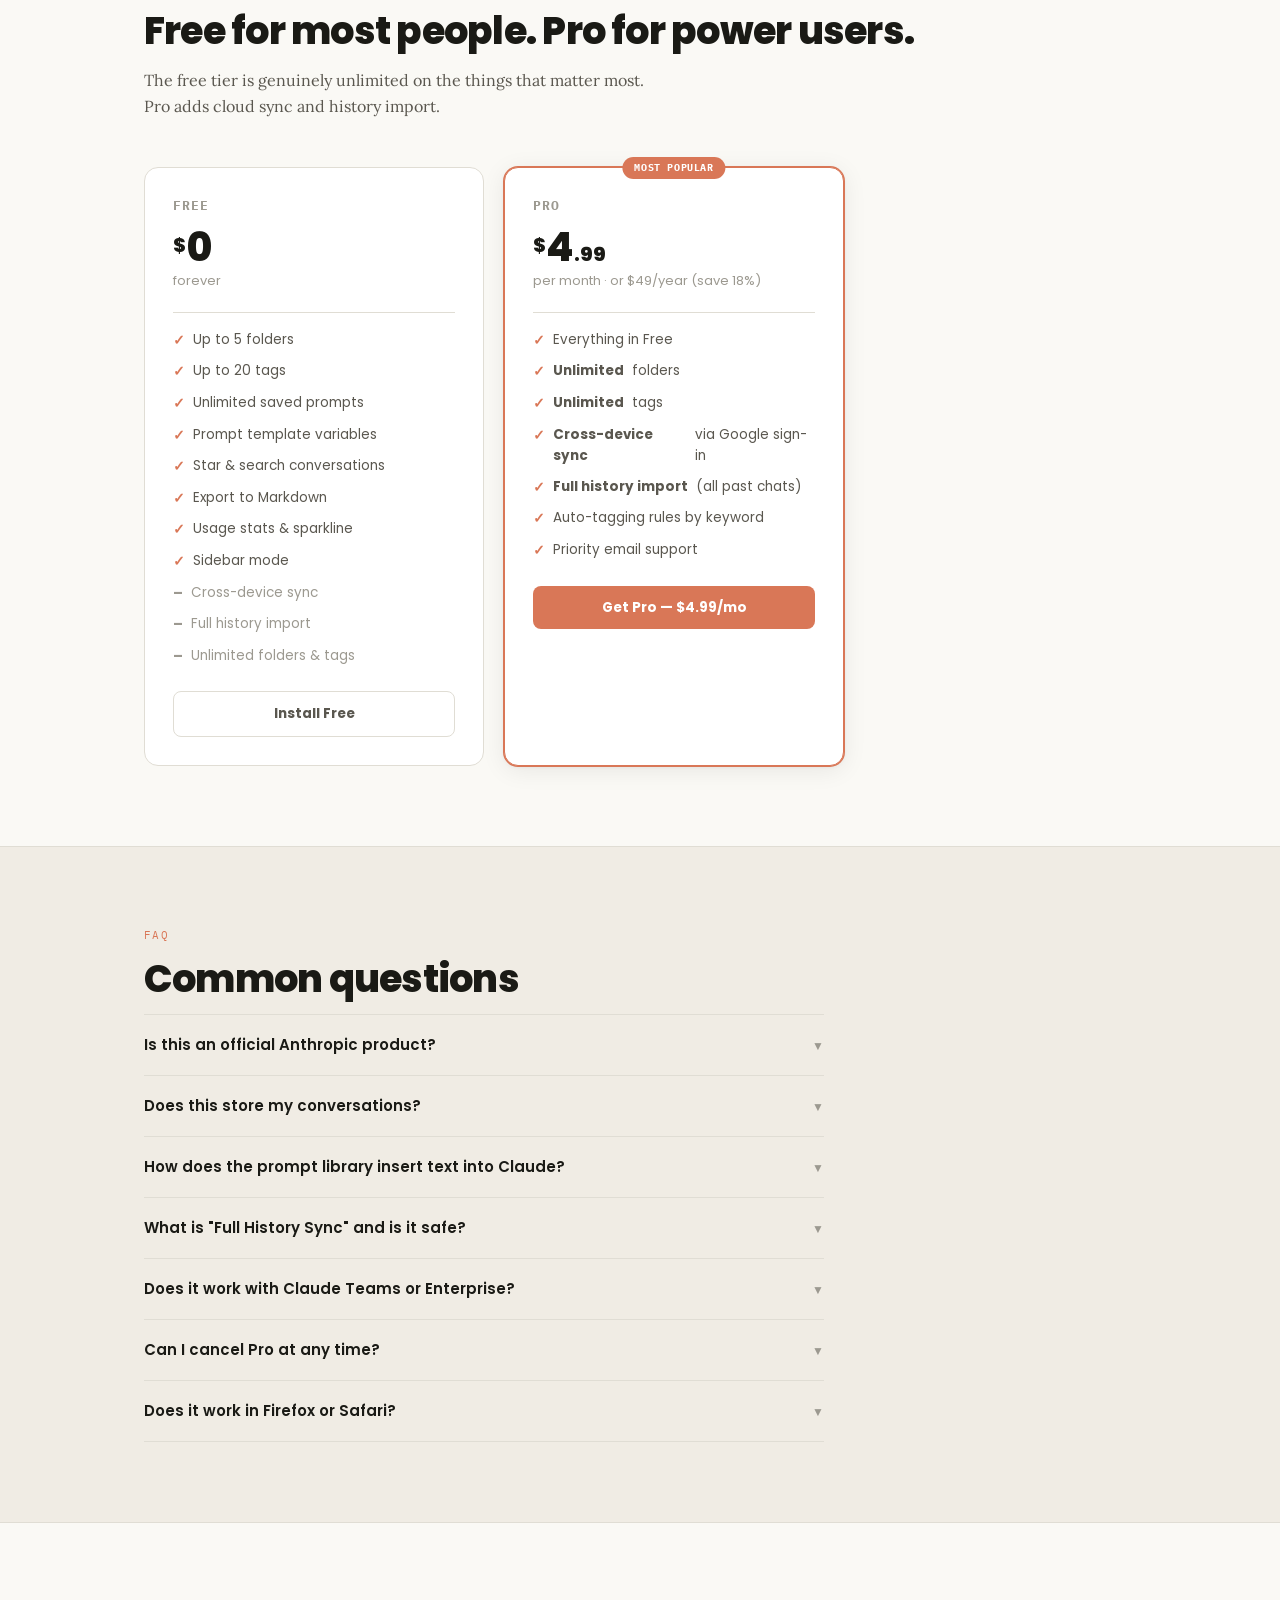
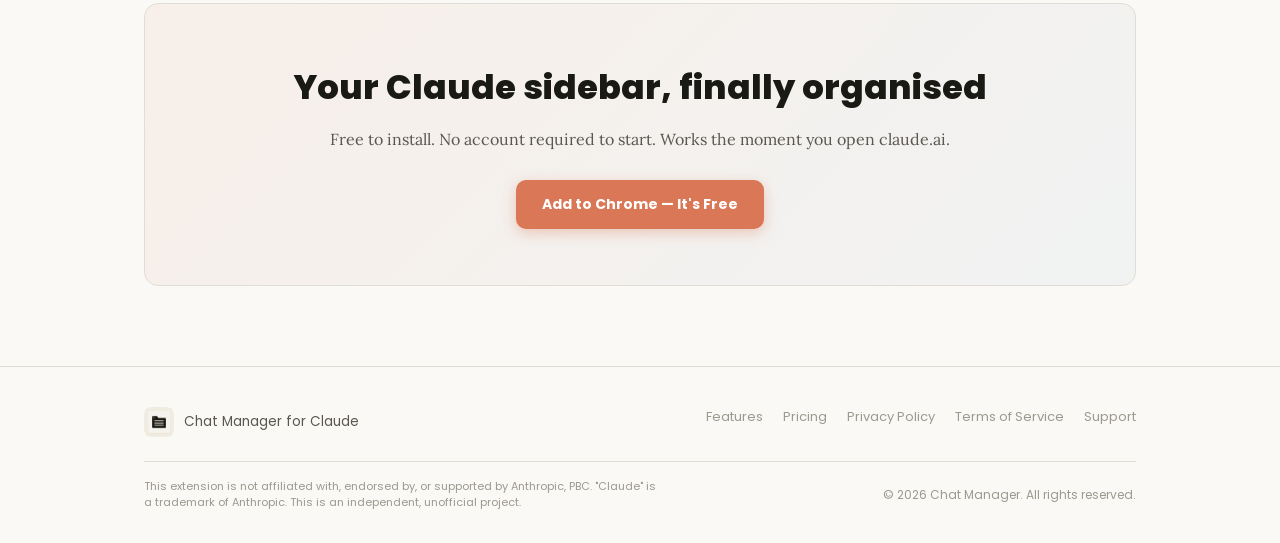
==== commit da52d9f1: "Add files via upload" ====
--- a/index.html
+++ b/index.html
@@ -8,24 +8,178 @@
             name="description"
             content="Organize your Claude conversations with folders, tags, starred chats, a saved prompt library, and usage stats. A free Chrome extension for claude.ai power users."
         />
-        <meta property="og:title" content="Chat Manager for Claude" />
+
+        <!-- Open Graph -->
+        <meta property="og:type" content="website" />
+        <meta property="og:url" content="https://uy-scuti100.github.io/ccm/" />
+        <meta
+            property="og:title"
+            content="Chat Manager for Claude — Folders, Tags & Prompt Library"
+        />
         <meta
             property="og:description"
-            content="Folders, tags, prompts, and stats for claude.ai. Free Chrome extension."
+            content="Organize your Claude conversations with folders, tags, starred chats, a saved prompt library, and usage stats. A free Chrome extension for claude.ai power users."
         />
-        <meta property="og:type" content="website" />
-        <meta property="og:url" content="https://uy-scuti100.github.io/ccm/" />
+        <meta
+            property="og:image"
+            content="https://uy-scuti100.github.io/ccm/og-image.png"
+        />
+        <meta property="og:image:width" content="1200" />
+        <meta property="og:image:height" content="630" />
+        <meta property="og:site_name" content="Chat Manager for Claude" />
+        <meta property="og:locale" content="en_US" />
+
+        <!-- Twitter / X Card -->
+        <meta name="twitter:card" content="summary_large_image" />
+        <meta
+            name="twitter:title"
+            content="Chat Manager for Claude — Folders, Tags & Prompt Library"
+        />
+        <meta
+            name="twitter:description"
+            content="Organize your Claude conversations with folders, tags, starred chats, a saved prompt library, and usage stats. A free Chrome extension for claude.ai power users."
+        />
+        <meta
+            name="twitter:image"
+            content="https://uy-scuti100.github.io/ccm/og-image.png"
+        />
+
+        <!-- Canonical -->
         <link rel="canonical" href="https://uy-scuti100.github.io/ccm/" />
+
+        <!-- Favicon -->
+        <link rel="icon" href="favicon.ico" type="image/svg+xml" />
+        <link
+            rel="icon"
+            href="favicon-32x32.png"
+            sizes="32x32"
+            type="image/png"
+        />
+        <link rel="apple-touch-icon" href="apple-touch-icon.png" />
+
+        <!-- Fonts -->
         <link rel="preconnect" href="https://fonts.googleapis.com" />
-        <link rel="icon" href="icon.svg" type="image/svg+xml" />
-        <link rel="icon" href="icon16.png" sizes="16x16" type="image/png" />
         <link rel="preconnect" href="https://fonts.gstatic.com" crossorigin />
         <link
             href="https://fonts.googleapis.com/css2?family=IBM+Plex+Mono:wght@400;600&family=Lora:ital,wght@0,400;0,600;1,400&family=Poppins:wght@400;500;600;700;800&display=swap"
             rel="stylesheet"
         />
+
+        <!-- Styles -->
         <link rel="stylesheet" href="style.css" />
+
+        <!-- JSON-LD -->
+        <script type="application/ld+json">
+            {
+                "@context": "https://schema.org",
+                "@graph": [
+                    {
+                        "@type": "WebSite",
+                        "@id": "https://uy-scuti100.github.io/ccm/#website",
+                        "url": "https://uy-scuti100.github.io/ccm/",
+                        "name": "Chat Manager for Claude",
+                        "description": "Folders, tags, prompt library, and usage stats for claude.ai.",
+                        "inLanguage": "en"
+                    },
+                    {
+                        "@type": "WebPage",
+                        "@id": "https://uy-scuti100.github.io/ccm/#webpage",
+                        "url": "https://uy-scuti100.github.io/ccm/",
+                        "name": "Chat Manager for Claude — Folders, Tags & Prompt Library",
+                        "description": "Organize your Claude conversations with folders, tags, starred chats, a saved prompt library, and usage stats. A free Chrome extension for claude.ai power users.",
+                        "isPartOf": {
+                            "@id": "https://uy-scuti100.github.io/ccm/#website"
+                        },
+                        "inLanguage": "en",
+                        "dateModified": "2026-03-13"
+                    },
+                    {
+                        "@type": "SoftwareApplication",
+                        "@id": "https://uy-scuti100.github.io/ccm/#app",
+                        "name": "Chat Manager for Claude",
+                        "url": "https://uy-scuti100.github.io/ccm/",
+                        "description": "Organize your Claude conversations with folders, tags, starred chats, a saved prompt library, and usage stats. A free Chrome extension for claude.ai power users.",
+                        "applicationCategory": "BrowserApplication",
+                        "operatingSystem": "Chrome, Edge, Brave, Arc",
+                        "browserRequirements": "Requires Chromium 114 or higher",
+                        "inLanguage": "en",
+                        "softwareVersion": "1.0",
+                        "offers": [
+                            {
+                                "@type": "Offer",
+                                "name": "Free",
+                                "price": "0",
+                                "priceCurrency": "USD",
+                                "description": "Up to 5 folders, 20 tags, unlimited prompts, sidebar mode, export to Markdown."
+                            },
+                            {
+                                "@type": "Offer",
+                                "name": "Pro",
+                                "price": "4.99",
+                                "priceCurrency": "USD",
+                                "description": "Unlimited folders and tags, cross-device sync, full history import, auto-tagging rules.",
+                                "billingIncrement": "P1M"
+                            }
+                        ],
+                        "featureList": [
+                            "Folders for conversations",
+                            "Tags and auto-tagging rules",
+                            "Saved prompt library with template variables",
+                            "Star and search conversations",
+                            "Usage stats and 14-day sparkline",
+                            "Export conversations to Markdown",
+                            "Cross-device sync via Google sign-in",
+                            "Full history import",
+                            "Sidebar mode"
+                        ],
+                        "publisher": {
+                            "@type": "Organization",
+                            "name": "Chat Manager for Claude",
+                            "url": "https://uy-scuti100.github.io/ccm/"
+                        }
+                    },
+                    {
+                        "@type": "FAQPage",
+                        "mainEntity": [
+                            {
+                                "@type": "Question",
+                                "name": "Is this an official Anthropic product?",
+                                "acceptedAnswer": {
+                                    "@type": "Answer",
+                                    "text": "No. This is an unofficial, independent Chrome extension. It is not affiliated with, endorsed by, or supported by Anthropic. \"Claude\" is a trademark of Anthropic, PBC."
+                                }
+                            },
+                            {
+                                "@type": "Question",
+                                "name": "Does Chat Manager store my conversations?",
+                                "acceptedAnswer": {
+                                    "@type": "Answer",
+                                    "text": "No. The extension only stores metadata — folder assignments, tag names, your notes, and prompt titles and text. The actual content of your Claude conversations never leaves your browser and is never sent to our servers."
+                                }
+                            },
+                            {
+                                "@type": "Question",
+                                "name": "Does Chat Manager for Claude work in Firefox or Safari?",
+                                "acceptedAnswer": {
+                                    "@type": "Answer",
+                                    "text": "Currently Chrome and Chromium-based browsers only (Chrome 114+, Edge, Brave, Arc). Firefox uses a different extensions API and Safari has additional restrictions. Support for other browsers may be added in future versions."
+                                }
+                            },
+                            {
+                                "@type": "Question",
+                                "name": "Can I cancel my Pro subscription at any time?",
+                                "acceptedAnswer": {
+                                    "@type": "Answer",
+                                    "text": "Yes. You can cancel your Pro subscription at any time from the extension's Settings → Plan & Pricing → Manage subscription. You keep Pro access until the end of your billing period."
+                                }
+                            }
+                        ]
+                    }
+                ]
+            }
+        </script>
     </head>
+
     <body>
         <!-- ═══ NAV ═══ -->
         <nav class="site-nav">
@@ -33,7 +187,7 @@
                 <a class="nav-brand" href="/">
                     <div class="nav-brand-icon">
                         <img
-                            src="icon128.png"
+                            src="logo.png"
                             alt="Chat Manager logo"
                             width="28px"
                             height="28px"
@@ -47,6 +201,7 @@
                     <a class="nav-link" href="#pricing">Pricing</a>
                     <a class="nav-link" href="#faq">FAQ</a>
                     <a class="nav-link" href="privacy.html">Privacy</a>
+                    <a class="nav-link" href="terms.html">Terms</a>
                 </div>
                 <div style="display: flex; gap: 8px; align-items: center">
                     <a
@@ -83,7 +238,7 @@
                 <a class="nav-brand" href="/" style="text-decoration: none">
                     <div class="nav-brand-icon">
                         <img
-                            src="icon128.png"
+                            src="logo.png"
                             alt="Chat Manager logo"
                             width="28px"
                             height="28px"
@@ -125,6 +280,9 @@
                 </a>
                 <a class="mobile-nav-link" href="privacy.html">
                     <span class="mobile-nav-link-icon">✦</span> Privacy
+                </a>
+                <a class="mobile-nav-link" href="terms.html">
+                    <span class="mobile-nav-link-icon">✦</span> Terms
                 </a>
             </div>
             <div class="mobile-nav-footer">
@@ -800,7 +958,7 @@
                     <a class="footer-brand" href="/">
                         <div class="nav-brand-icon">
                             <img
-                                src="icon128.png"
+                                src="logo.png"
                                 alt="Chat Manager logo"
                                 width="28px"
                                 height="28px"
